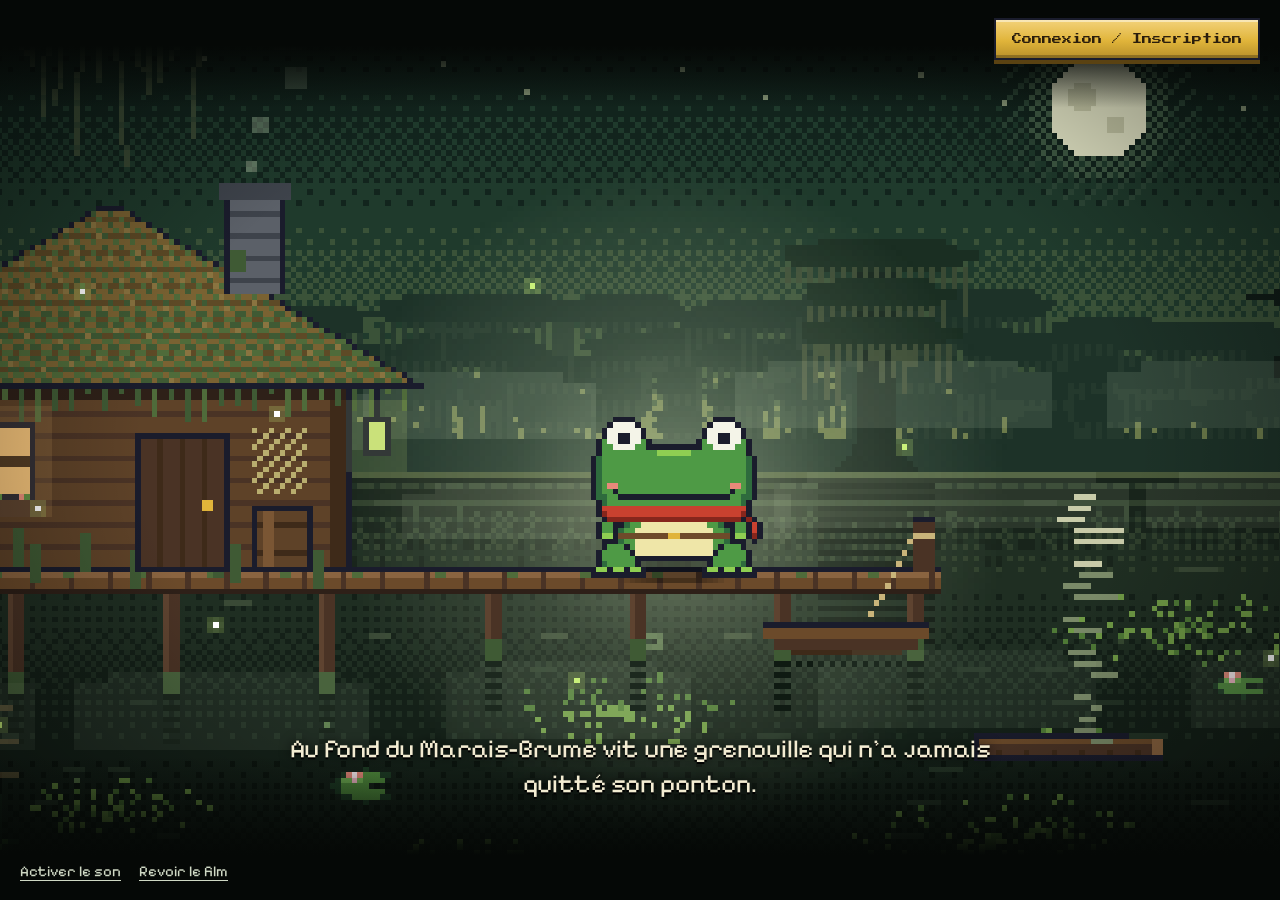
==== index.html @ 45501930 "Kawazu : jeu, page d'accueil et API des comptes (local ou Vercel + Upstash) Co-Authored-By: Claude O" ====
<!doctype html>
<html lang="fr">
<head>
<meta charset="utf-8">
<meta name="viewport" content="width=device-width, initial-scale=1">
<title>Kawazu — Ninja du marais</title>
<meta name="description" content="Kawazu, un RPG en pixel art : une grenouille ninja quitte son marais pour remonter jusqu’au Sommet du Héron.">
<link rel="preconnect" href="https://fonts.googleapis.com">
<link href="https://fonts.googleapis.com/css2?family=Press+Start+2P&amp;family=Pixelify+Sans:wght@400;600&amp;display=swap" rel="stylesheet">
<link rel="stylesheet" href="src/style.css">
<link rel="stylesheet" href="src/accueil.css">
</head>
<body class="accueil">

<!-- La cinématique, en plein écran -->
<canvas id="film" aria-label="Cinématique : l’histoire de la grenouille"></canvas>
<p id="film-caption" class="film-caption" aria-live="polite"></p>
<p id="film-tag" class="film-tag" aria-hidden="true"></p>

<!-- L'écran titre, à la fin du film -->
<div id="film-title" class="film-title" hidden>
  <canvas id="title-logo" aria-hidden="true"></canvas>
  <h1>KAWAZU</h1>
  <p>Ninja du marais</p>
  <button id="title-play" class="btn">Jouer ▶</button>
</div>

<!-- En haut à droite : le compte, et rien d'autre -->
<button id="account-btn" class="btn account-btn">Connexion / Inscription</button>
<aside id="account-panel" class="account-panel" hidden aria-label="Ton compte">
  <button id="account-close" class="account-close" aria-label="Fermer">×</button>
  <div id="account-body"></div>
</aside>

<!-- En bas à gauche : le son et revoir le film -->
<div class="film-controls">
  <button id="film-sound" class="link" aria-pressed="false">Son coupé</button>
  <button id="film-replay" class="link">Revoir le film</button>
</div>

<script src="src/audio.js"></script>
<script src="src/sprites.js"></script>
<script src="src/looks.js"></script>
<script src="src/biomes.js"></script>
<script src="src/skills.js"></script>
<script src="src/items.js"></script>
<script src="src/tiles.js"></script>
<script src="src/scene.js"></script>
<script src="src/map.js"></script>
<script src="src/accueil.js"></script>
</body>
</html>
---- src/style.css ----
/* Kawazu — boiseries sombres, dorures et parchemin, façon Shakes & Fidget, en pixel art */
:root {
  --bg: #0d1310; --panel: #1a241f; --panel-2: #141c18; --line: #33443a; --line-2: #3d5145;
  --text: #e8efe0; --muted: #a9b8a6; --soft: #b9c8b4; --gold: #e0b43a; --gold-2: #f3d27a; --gold-3: #8a6f1f;
  --wood: #3e2a19; --wood-2: #5a3e25; --wood-3: #241810; --parch: #e8d8a8; --parch-2: #cdb87e; --ink: #3a2a18;
  --up: #8fce52; --down: #f0a090;
  --pixel: 'Press Start 2P', ui-monospace, monospace;
  --body: 'Pixelify Sans', ui-monospace, monospace;
  --sb: 248px;
}
* { box-sizing: border-box; }
[hidden] { display: none !important; }
html, body { margin: 0; height: 100%; background: var(--bg); color: var(--text); overflow: hidden; }
body { font-family: var(--body); font-size: 18px; }
button { font: inherit; color: inherit; cursor: pointer; }
img, canvas { image-rendering: pixelated; image-rendering: crisp-edges; }
h1, h2 { margin: 0; font-family: var(--pixel); font-weight: 400; }
h1 { font-size: clamp(16px, 1.8vw, 22px); color: #f4f4e8; letter-spacing: 1px; }
h2 { font-size: 11px; color: var(--gold); letter-spacing: 1px; }
.muted { color: var(--muted); }
button:focus-visible { outline: 3px solid var(--gold-2); outline-offset: 3px; }

.btn {
  padding: 14px 20px; border: 2px solid #1a1c2c; font-family: var(--pixel); font-size: 11px; line-height: 1.4; color: #2a1d0c;
  background: linear-gradient(#f3d27a, #e0b43a 55%, #b8902a);
  box-shadow: inset 0 2px 0 rgba(255, 255, 255, 0.45), inset 0 -3px 0 rgba(0, 0, 0, 0.25), 0 4px 0 #5a4212;
}
.btn:hover { background: linear-gradient(#ffe3a0, #f3c24a 55%, #c9a03a); }
.btn:active { transform: translateY(3px); box-shadow: inset 0 2px 0 rgba(255, 255, 255, 0.45), 0 1px 0 #5a4212; }
.btn:disabled { filter: grayscale(0.8) brightness(0.6); cursor: not-allowed; transform: none; }
.btn-ghost { color: var(--text); background: rgba(13, 19, 16, 0.7); box-shadow: 0 0 0 2px var(--line-2); border-color: transparent; }
.btn-ghost:hover { background: var(--panel-2); }

/* ---------- Structure : menu latéral + pages ---------- */
#app { position: fixed; inset: 0; display: grid; grid-template-columns: var(--sb) minmax(0, 1fr); }
#main { position: relative; overflow: hidden; }
.page { position: absolute; inset: 0; overflow: hidden; }
.page-inner { height: 100%; padding: 24px clamp(16px, 2.5vw, 36px); display: flex; flex-direction: column; gap: 18px; overflow: auto; }
.page-head { display: flex; flex-wrap: wrap; align-items: flex-end; justify-content: space-between; gap: 12px; }
.page-head p { margin: 8px 0 0; color: var(--soft); font-size: 17px; }
.panel {
  background: linear-gradient(#1c2721, #161f1a); border: 2px solid #0b100d; padding: 18px; display: flex; flex-direction: column; gap: 14px; min-width: 0;
  box-shadow: inset 0 0 0 2px var(--line), inset 0 0 0 4px #0f1512, 0 6px 16px rgba(0, 0, 0, 0.35);
}
.points { font-size: 15px; color: var(--muted); }
.points.has { padding: 5px 10px; background: rgba(224, 180, 58, 0.15); border: 1px solid var(--gold); color: var(--gold-2); }
.tabs { display: flex; flex-wrap: wrap; gap: 6px; }
.tab { padding: 6px 10px; background: var(--panel-2); border: 2px solid var(--line-2); font-size: 15px; }
.tab:hover { border-color: var(--gold); }
.tab.is-active { border-color: var(--gold); color: var(--gold-2); }
.xp-track { display: block; flex-grow: 1; height: 8px; background: #0f1512; box-shadow: 0 0 0 2px #0b100d; }
.xp-track > span { display: block; height: 100%; background: linear-gradient(90deg, #a8801f, #f3d27a); }

/* ---------- Menu latéral en bois ---------- */
#sidebar {
  display: flex; flex-direction: column; gap: 14px; padding: 16px 14px; min-height: 0; overflow-y: auto; z-index: 3;
  background:
    repeating-linear-gradient(0deg, rgba(0, 0, 0, 0.18) 0 2px, transparent 2px 26px),
    linear-gradient(90deg, #2b1d12, #3a2718 50%, #2b1d12);
  border-right: 4px solid #120c07; box-shadow: inset -3px 0 0 var(--gold-3), 6px 0 18px rgba(0, 0, 0, 0.5);
}
.sb-brand { display: flex; align-items: center; gap: 10px; padding-bottom: 12px; border-bottom: 2px solid rgba(224, 180, 58, 0.25); }
#logo { width: 56px; height: 56px; flex-shrink: 0; }
.sb-title { display: block; font-family: var(--pixel); font-size: 14px; letter-spacing: 2px; color: var(--gold-2); text-shadow: 0 2px 0 #120c07; }
.sb-sub { display: block; margin-top: 6px; font-size: 15px; color: #d6c09a; }
.sb-hero { display: flex; align-items: center; gap: 10px; padding: 8px; background: rgba(0, 0, 0, 0.3); box-shadow: inset 0 0 0 2px rgba(224, 180, 58, 0.25); }
#sb-portrait { width: 64px; height: 64px; flex-shrink: 0; background: radial-gradient(circle, #2f4a38, #141c18 70%); }
.sb-hero-info { flex-grow: 1; display: flex; flex-direction: column; gap: 8px; font-size: 16px; color: #d6c09a; }
.sb-hero-info b { font-family: var(--pixel); font-weight: 400; font-size: 13px; color: var(--gold-2); }
.sb-menu { display: flex; flex-direction: column; gap: 10px; }
.menu-btn {
  position: relative; display: flex; align-items: center; gap: 12px; padding: 10px 12px; text-align: left;
  font-family: var(--pixel); font-size: 11px; color: #f3e2c0; letter-spacing: 0.5px;
  background: linear-gradient(#6b4a2a, #4a3320); border: 2px solid #120c07;
  box-shadow: inset 0 2px 0 rgba(255, 255, 255, 0.12), inset 0 -3px 0 rgba(0, 0, 0, 0.35), 0 3px 0 #120c07;
}
.menu-btn img { width: 32px; height: 32px; flex-shrink: 0; filter: drop-shadow(0 2px 0 rgba(0, 0, 0, 0.5)); }
.menu-btn:hover { background: linear-gradient(#7a5634, #5a3e25); color: #fff6d8; }
.menu-btn.is-active { color: #2a1d0c; background: linear-gradient(#f3d27a, #e0b43a 55%, #b8902a); box-shadow: inset 0 2px 0 rgba(255, 255, 255, 0.4), 0 3px 0 #5a4212; }
.badge { position: absolute; right: 8px; top: 50%; transform: translateY(-50%); min-width: 22px; padding: 3px 5px; font-style: normal; font-family: var(--pixel); font-size: 8px; text-align: center; color: #fff; background: #c9412f; box-shadow: 0 0 0 2px #120c07; }
.sb-foot { margin-top: auto; display: flex; align-items: center; justify-content: space-between; gap: 8px; font-size: 15px; color: #d6c09a; }
.sb-foot b { font-family: var(--pixel); font-weight: 400; font-size: 10px; color: var(--gold-2); }
.mute { width: 40px; height: 40px; padding: 0; display: flex; align-items: center; justify-content: center; background: rgba(0, 0, 0, 0.3); border: 2px solid rgba(224, 180, 58, 0.35); color: #f3e2c0; }
.mute:hover { border-color: var(--gold); }
.mute svg { width: 20px; height: 20px; }

/* ---------- Camp ---------- */
#page-camp { background: #0c150f; }
.layer { position: absolute; will-change: transform; }
#scene-back { filter: brightness(1.18) saturate(1.05); }
.vignette { position: absolute; inset: 0; pointer-events: none; background: radial-gradient(ellipse 55% 60% at 50% 56%, rgba(0, 0, 0, 0) 45%, rgba(4, 8, 6, 0.62) 100%); }
#adventure {
  position: absolute; right: clamp(16px, 3vw, 44px); top: 50%; transform: translateY(-50%); width: 300px; padding: 18px;
  display: flex; flex-direction: column; gap: 12px;
  background: rgba(10, 16, 13, 0.45); border: 1px solid rgba(232, 239, 224, 0.12); backdrop-filter: blur(6px); -webkit-backdrop-filter: blur(6px);
}
.adv-kicker { font-family: var(--pixel); font-size: 10px; letter-spacing: 2px; color: var(--gold-2); }
.adv-link { padding: 6px 0; text-align: left; background: none; border: 0; font-size: 16px; color: var(--soft); text-decoration: underline; text-underline-offset: 4px; }
.adv-link:hover { color: var(--gold-2); }
.adv-link b { font-family: var(--pixel); font-weight: 400; font-size: 9px; color: var(--gold-2); }
#notice { position: absolute; z-index: 4; left: 50%; top: 20px; transform: translateX(-50%); max-width: min(620px, 90%); padding: 12px 18px; background: rgba(13, 19, 16, 0.9); border: 3px solid var(--gold); font-size: 17px; line-height: 1.35; text-align: center; }

/* ---------- Personnage ---------- */
.perso-layout { display: grid; grid-template-columns: minmax(0, 1.35fr) minmax(0, 1fr); gap: 20px; overflow: hidden; }
.perso-layout > .sheet { min-height: 0; overflow-y: auto; gap: 12px; }
.perso-side { display: flex; flex-direction: column; gap: 16px; min-height: 0; }
.perso-side .inv-panel { flex: 1; min-height: 0; overflow-y: auto; }
.sheet-head { display: flex; align-items: center; gap: 14px; }
/* le niveau, sur un nénuphar */
.lvl-badge {
  position: relative; width: 58px; height: 58px; flex-shrink: 0; display: flex; flex-direction: column; align-items: center; justify-content: center;
  border-radius: 50%; background: radial-gradient(circle at 38% 32%, #9ad85a, #4e8a3c 55%, #2a4f24);
  box-shadow: 0 0 0 3px #0b100d, 0 0 0 5px var(--gold-3), 0 5px 0 5px rgba(0, 0, 0, 0.35);
}
.lvl-badge small { font-family: var(--pixel); font-size: 7px; color: #eaf7d0; }
.lvl-badge b { font-family: var(--pixel); font-weight: 400; font-size: 18px; color: #fff; text-shadow: 0 2px 0 #1a3a1a; }
.sheet-id { flex: 1; min-width: 0; display: flex; flex-direction: column; gap: 8px; }
.sheet-id h2 { font-size: 15px; color: var(--gold-2); text-shadow: 0 2px 0 #0b100d; }
.xp { display: flex; align-items: center; gap: 12px; font-size: 15px; color: var(--muted); }
.sheet .xp-track { flex-grow: 1; height: 12px; }
#xp-fill { display: block; height: 100%; background: linear-gradient(90deg, #a8801f, #f3d27a); background-size: 200% 100%; animation: shimmer 4s linear infinite; }
.doll { display: grid; grid-template-columns: 88px minmax(0, 1fr) 88px; gap: 12px; align-items: center; }
.doll-col { display: flex; flex-direction: column; justify-content: center; gap: 12px; }
.dslot {
  position: relative; width: 100%; aspect-ratio: 1; padding: 6px; display: flex; flex-direction: column; align-items: center; justify-content: center; gap: 3px;
  background: radial-gradient(circle at 50% 40%, #1e2a23, #0f1512 75%); border: 2px solid #5a4212;
  box-shadow: inset 0 0 0 2px #2a1d0c, inset 0 0 16px rgba(0, 0, 0, 0.7);
}
.dslot:hover { border-color: var(--gold); }
.dslot.is-selected { border-color: var(--gold-2); box-shadow: inset 0 0 0 2px #2a1d0c, 0 0 0 2px rgba(224, 180, 58, 0.4); }
.dslot img { width: 48px; height: 48px; }
.dslot .dname { font-size: 12px; line-height: 1.1; text-align: center; }
.dslot .dlabel { font-family: var(--pixel); font-size: 7px; color: var(--muted); }
/* la mare, en grand */
.stage { position: relative; min-width: 0; display: flex; flex-direction: column; align-items: center; gap: 10px; padding: 16px 12px 10px; background: rgba(0, 0, 0, 0.2); border: 2px solid var(--line-2); }
#preview { display: block; width: 100%; max-width: 290px; height: auto; }
.head-actions { display: flex; flex-wrap: wrap; align-items: center; justify-content: flex-end; gap: 12px; }
.voie-status { font-size: 16px; color: var(--soft); }
#tree-reset { padding: 8px 12px; font-size: 9px; }
#tree-reset.is-armed { color: #ffd0c8; box-shadow: 0 0 0 2px #c9412f; }
.node-info .ni-warn, .voie-pick .ni-warn { margin: 0; }
.node-info .ni-warn, .voie-pick .ni-warn { padding: 6px 8px; font-size: 14px; color: #ffe0a8; background: rgba(224, 180, 58, 0.12); border-left: 3px solid var(--gold); }
.dslot.hermit-hands { border-color: #e07a2a; background: radial-gradient(circle at 50% 40%, #4a2410, #1a0e08 75%); }
.dcard2.off { opacity: 0.5; border-style: dashed; }
.views { display: flex; justify-content: center; gap: 4px; }
.views .tab { padding: 3px 8px; font-size: 13px; }
.attr-head { display: flex; align-items: center; justify-content: space-between; gap: 12px; margin-top: 4px; }
.attr-head .points.has { animation: glow 1.4s ease-in-out infinite; }
/* caractéristiques : une carte par stat, médaillon nénuphar, barre qui scintille */
.stat-grid { display: grid; grid-template-columns: repeat(2, minmax(0, 1fr)); gap: 10px; }
.scard {
  position: relative; display: grid; grid-template-columns: 46px minmax(0, 1fr) auto 30px; column-gap: 10px; row-gap: 5px; align-items: center; padding: 10px 12px;
  background: linear-gradient(120deg, color-mix(in srgb, var(--c) 16%, #17221c), #111914 70%);
  box-shadow: inset 3px 0 0 var(--c), inset 0 0 0 1px #2a3a31;
}
.scard-ico {
  grid-row: 1 / span 3; width: 46px; height: 46px; display: grid; place-items: center; border-radius: 50%;
  background: radial-gradient(circle at 38% 32%, #5e9a44, #2f5a28 65%, #1e3a1c);
  box-shadow: 0 0 0 2px #0b100d, 0 0 0 4px color-mix(in srgb, var(--c) 55%, #0b100d), 0 3px 6px rgba(0, 0, 0, 0.5);
}
.scard-ico img { width: 30px; height: 30px; filter: drop-shadow(0 2px 0 rgba(0, 0, 0, 0.45)); }
.scard-name { font-family: var(--pixel); font-size: 9px; letter-spacing: 1px; color: color-mix(in srgb, var(--c) 75%, #fff); }
.scard-val { font-family: var(--pixel); font-size: 16px; color: var(--text); text-shadow: 0 2px 0 #0b100d; white-space: nowrap; }
.scard-val em { font-style: normal; font-family: var(--body); font-size: 14px; margin-left: 4px; }
.scard-plus {
  grid-column: 4; grid-row: 1 / span 2; width: 30px; height: 30px; padding: 0; border: 0; border-radius: 50%;
  font-family: var(--pixel); font-size: 12px; color: #2a1d0c; background: radial-gradient(circle at 38% 32%, #fff0a0, var(--gold) 60%, #a8801f);
  box-shadow: 0 3px 0 #6b5214, 0 0 0 2px #0b100d; animation: pulse 1.4s ease-in-out infinite;
}
.scard-plus:hover { transform: translateY(-2px); }
.scard-plus:active { transform: translateY(1px); box-shadow: 0 1px 0 #6b5214, 0 0 0 2px #0b100d; }
.scard-bar { grid-column: 2 / span 2; position: relative; display: flex; height: 10px; overflow: hidden; background: #0a110d; box-shadow: 0 0 0 2px #22302a; }
.scard-bar > span { display: block; height: 100%; }
.scard-bar .own { background: linear-gradient(90deg, var(--c) 0 40%, color-mix(in srgb, var(--c) 45%, #fff) 50%, var(--c) 60% 100%); background-size: 300% 100%; animation: shimmer 3.5s linear infinite; }
.scard-bar .gear { background: repeating-linear-gradient(90deg, #f4f4e8 0 3px, #b9c8b4 3px 6px); }
.scard-bar .malus { background: repeating-linear-gradient(90deg, #6a3a3a 0 3px, #4a2a2a 3px 6px); }
/* une encoche par point : la barre se lit comme une rangée de petits nénuphars */
.scard-bar::after { content: ''; position: absolute; inset: 0; background: repeating-linear-gradient(90deg, transparent 0 calc(100% / 30 - 1px), rgba(10, 17, 13, 0.85) calc(100% / 30 - 1px) calc(100% / 30)); }
.scard-fx { grid-column: 2 / span 3; font-size: 15px; color: var(--muted); }
.scard-fx b { color: var(--text); font-weight: 600; }
.scard.bump { animation: bump 0.5s ease-out; }
.float-up { position: absolute; right: 46px; top: 4px; font-family: var(--pixel); font-size: 12px; color: #eaffa0; text-shadow: 0 2px 0 #0b100d; pointer-events: none; animation: float-up 0.9s ease-out forwards; }
@keyframes shimmer { from { background-position: 100% 0; } to { background-position: -200% 0; } }
@keyframes pulse { 50% { box-shadow: 0 3px 0 #6b5214, 0 0 0 2px #0b100d, 0 0 14px rgba(243, 210, 122, 0.8); } }
@keyframes bump { 30% { box-shadow: inset 3px 0 0 var(--c), inset 0 0 0 2px var(--c), 0 0 16px color-mix(in srgb, var(--c) 60%, transparent); } }
@keyframes float-up { from { opacity: 1; transform: translateY(0); } to { opacity: 0; transform: translateY(-26px); } }
/* hauts faits et passifs */
.feats-panel { flex-shrink: 0; max-height: 42%; overflow-y: auto; gap: 10px; }
.feats-head { display: flex; align-items: baseline; justify-content: space-between; gap: 10px; }
.feats-head .muted { font-size: 14px; }
.feats { display: grid; grid-template-columns: repeat(auto-fill, minmax(190px, 1fr)); gap: 8px; }
.feat { display: flex; align-items: center; gap: 10px; padding: 6px 10px 6px 6px; background: var(--panel-2); box-shadow: inset 0 0 0 1px #2a3a31; }
.feat img { width: 32px; height: 32px; flex-shrink: 0; }
.feat span { display: flex; flex-direction: column; min-width: 0; }
.feat b { font-size: 15px; line-height: 1.15; color: var(--gold-2); }
.feat small { font-size: 13px; line-height: 1.2; color: var(--muted); }
.feat.passive { box-shadow: inset 3px 0 0 var(--voie), inset 0 0 0 1px #2a3a31; }
.feat.passive b { color: var(--voie); }
.feat.passive img { padding: 2px; background: #0f1512; }
#inventory { display: grid; grid-template-columns: repeat(auto-fill, minmax(96px, 1fr)); gap: 8px; }
.item { position: relative; display: flex; flex-direction: column; align-items: center; gap: 6px; padding: 12px 6px 10px; background: var(--panel-2); border: 2px solid var(--line-2); font-size: 14px; line-height: 1.2; text-align: center; }
.item img { width: 48px; height: 48px; }
.item:hover { border-color: var(--gold); }
.item.is-selected { border-color: var(--gold); background: #22302a; }
.item.is-equipped { box-shadow: inset 0 0 0 2px #4f8a3c; }
.item.is-locked { color: var(--muted); border-style: dashed; }
.item b { position: absolute; top: 4px; right: 4px; font-family: var(--pixel); font-weight: 400; font-size: 6px; color: var(--up); }
#details { background: var(--panel-2); padding: 14px; display: flex; flex-direction: column; gap: 10px; }
#details p { margin: 0; line-height: 1.4; font-size: 16px; }
.det-head { display: flex; align-items: center; gap: 14px; }
.det-head img { width: 64px; height: 64px; background: #0f1512; }
.det-head h3 { margin: 0 0 4px; font-size: 21px; }
.diff { list-style: none; margin: 0; padding: 0; display: flex; flex-wrap: wrap; gap: 6px 18px; }
.diff li { display: flex; gap: 8px; font-size: 16px; }
.st-up { color: var(--up); } .st-down { color: var(--down); }
#equip-btn { align-self: flex-start; }

@keyframes glow { 50% { box-shadow: 0 0 12px rgba(224, 180, 58, 0.5); } }

/* ---------- Combat ---------- */
#battle { position: fixed; inset: 0; z-index: 10; overflow: hidden; background: #0b120e; }
#bt-canvas { position: absolute; }
.bt-head { position: absolute; z-index: 2; top: 0; left: 0; right: 0; display: flex; align-items: center; justify-content: space-between; gap: 12px; padding: 12px 20px 30px; background: linear-gradient(rgba(12, 8, 5, 0.85), rgba(12, 8, 5, 0)); }
#bt-title { font-family: var(--pixel); font-size: 11px; color: var(--gold-2); }
.bt-weather { margin-left: 14px; padding: 4px 8px; font-size: 15px; color: #cfe0ff; background: rgba(90, 120, 200, 0.2); border: 1px solid rgba(156, 199, 224, 0.5); }
#bt-flee { padding: 8px 14px; font-size: 9px; }
.bt-bars { position: absolute; z-index: 2; top: 58px; left: 20px; right: 20px; display: grid; grid-template-columns: minmax(0, 440px) 1fr minmax(0, 440px); gap: 16px; align-items: start; }
.bt-vs { justify-self: center; align-self: center; }
.bt-card { display: flex; flex-direction: column; gap: 6px; padding: 10px 14px; background: rgba(10, 14, 12, 0.82); box-shadow: 0 0 0 2px #0b0705, 0 0 0 4px var(--gold-3), 0 8px 20px rgba(0, 0, 0, 0.5); }
.bt-card.enemy { align-items: flex-end; text-align: right; }
.bt-name { font-size: 19px; font-weight: 600; }
.bt-name small { font-size: 14px; color: var(--muted); font-weight: 400; }
.bt-hp { width: 100%; height: 18px; background: #1a0f0f; box-shadow: 0 0 0 2px #0b0705, 0 0 0 4px #5a4212; }
.bt-hp span { display: block; height: 100%; background: linear-gradient(#ff8a7a, #c9412f); transition: width 0.25s; }
#bt-hero-hp { background: linear-gradient(#c8f58a, #4e9a45); }
.bt-sub span:first-child { font-family: var(--pixel); font-size: 10px; color: var(--text); }
.bt-card.enemy .bt-hp { transform: scaleX(-1); }
.bt-sub { display: flex; align-items: center; gap: 12px; font-size: 14px; color: var(--muted); }
.souffle { display: flex; gap: 4px; }
.pip { width: 12px; height: 12px; background: #1a2430; box-shadow: 0 0 0 2px #0b100d; }
.pip.on { background: #9cc7e0; box-shadow: 0 0 0 2px #0b100d, 0 0 6px rgba(156, 199, 224, 0.6); }
.bt-status { min-height: 18px; font-size: 14px; color: var(--gold-2); }
.bt-vs { font-family: var(--pixel); font-size: 16px; color: var(--gold); text-shadow: 0 3px 0 #120c07; }
.bt-stage { position: absolute; inset: 0; z-index: 0; }
.bt-foot { position: absolute; z-index: 2; left: 0; right: 0; bottom: 0; display: grid; grid-template-columns: minmax(0, 1fr) 360px; gap: 14px; padding: 44px 20px 16px; background: linear-gradient(rgba(12, 8, 5, 0), rgba(12, 8, 5, 0.9) 40%); }
.bt-skills { display: grid; grid-template-columns: repeat(auto-fill, minmax(150px, 1fr)); gap: 8px; align-content: start; }
.bt-skill {
  position: relative; display: flex; flex-direction: column; gap: 4px; padding: 8px 10px 8px 34px; text-align: left;
  background: linear-gradient(#2b3a31, #1a241f); border: 2px solid var(--voie); box-shadow: 0 3px 0 #0b0705;
}
.bt-skill:hover:not(:disabled) { filter: brightness(1.2); }
.bt-skill:disabled { opacity: 0.45; cursor: not-allowed; }
.bt-key { position: absolute; left: 8px; top: 8px; font-family: var(--pixel); font-size: 9px; color: var(--voie); }
.bt-sname { font-size: 16px; font-weight: 600; }
.bt-smeta { font-size: 13px; color: var(--muted); }
.bt-side { display: flex; flex-direction: column; gap: 8px; min-width: 0; }
.bt-controls { display: flex; gap: 6px; }
.bt-toggle { flex-grow: 1; padding: 8px; font-family: var(--pixel); font-size: 9px; background: var(--panel-2); border: 2px solid var(--line-2); }
.bt-toggle.is-on { color: #2a1d0c; background: var(--gold); border-color: var(--gold-2); }
.bt-log { flex-grow: 1; min-height: 84px; padding: 8px 10px; font-size: 14px; line-height: 1.35; background: rgba(0, 0, 0, 0.5); box-shadow: inset 0 0 0 2px #0b0705; overflow: hidden; }
.bt-line { color: var(--soft); }
.bt-line.hero { color: #c9f07a; }
.bt-line.danger { color: #ffb3a8; }
.bt-result {
  position: absolute; z-index: 5; left: 50%; top: 50%; transform: translate(-50%, -50%); width: min(460px, 92vw); padding: 26px; text-align: center;
  display: flex; flex-direction: column; gap: 12px; color: var(--ink);
  background: linear-gradient(#efe0b4, #e0cc94); box-shadow: 0 0 0 4px #5a3a14, 0 0 0 8px var(--gold), 0 20px 60px rgba(0, 0, 0, 0.7);
}
.bt-result h2 { font-size: 20px; color: #5a3a14; }
.bt-result p { margin: 0; font-size: 17px; line-height: 1.4; }
.bt-loot { display: flex; align-items: center; justify-content: center; gap: 10px; }
.bt-loot img { width: 40px; height: 40px; }
.bt-unlock { color: #1f5a2a; }
.bt-result-actions { display: flex; gap: 10px; justify-content: center; flex-wrap: wrap; margin-top: 6px; }
.bt-result .btn-ghost { color: var(--ink); background: rgba(90, 60, 20, 0.15); box-shadow: 0 0 0 2px #5a3a14; }

/* ---------- Écran titre et création ---------- */
.title {
  position: fixed; inset: 0; z-index: 20; display: flex; align-items: center; justify-content: center; padding: 16px; overflow: auto;
  background: radial-gradient(ellipse at 50% 40%, #1f3a2c, #0b1510 70%);
}
.title-card {
  width: min(620px, 100%); padding: 28px; display: flex; flex-direction: column; align-items: center; gap: 12px; text-align: center;
  background: linear-gradient(#2b1d12, #1f150d); border: 2px solid #120c07;
  box-shadow: inset 0 0 0 3px var(--gold-3), inset 0 0 0 5px #120c07, 0 20px 60px rgba(0, 0, 0, 0.6);
}
#title-logo { width: 128px; height: 128px; }
.title-card h1 { font-size: 30px; color: var(--gold-2); text-shadow: 0 3px 0 #120c07; }
.title-sub { margin: 0; color: #d6c09a; font-size: 18px; }
#title-continue { width: 100%; display: flex; flex-direction: column; gap: 8px; align-items: center; }
.continue-card { display: flex; align-items: center; gap: 14px; width: 100%; padding: 12px; text-align: left; background: rgba(0, 0, 0, 0.3); border: 2px solid var(--gold); color: var(--text); }
.continue-card canvas { width: 64px; height: 64px; }
.continue-card b { display: block; font-size: 20px; }
.continue-card span { font-size: 15px; color: var(--soft); }
.continue-card .btn { margin-left: auto; }
.or { font-size: 14px; color: var(--muted); }
.create { width: 100%; display: flex; flex-direction: column; gap: 14px; align-items: center; }
.create h2 { color: var(--gold); }
.create-row { width: 100%; display: flex; gap: 18px; align-items: center; text-align: left; }
.create-preview { padding: 10px; background: radial-gradient(circle at 50% 55%, #2f4a38, #111a15 75%); box-shadow: inset 0 0 0 2px #0b100d; }
#create-frog { width: 160px; height: 160px; display: block; }
.create-fields { flex-grow: 1; display: flex; flex-direction: column; gap: 8px; }
.create-fields label, .create-label { font-size: 15px; color: #d6c09a; }
#create-name { padding: 10px 12px; font: inherit; font-size: 20px; color: var(--text); background: #0f1512; border: 2px solid var(--line-2); }
#create-name:focus { outline: none; border-color: var(--gold); }
.skins { display: grid; grid-template-columns: repeat(3, minmax(0, 1fr)); gap: 6px; }
.skin { display: flex; align-items: center; gap: 8px; padding: 6px 8px; font-size: 14px; background: #0f1512; border: 2px solid var(--line-2); text-align: left; }
.skin i { width: 18px; height: 18px; flex-shrink: 0; box-shadow: 0 0 0 2px #0b100d; }
.skin[aria-checked="true"] { border-color: var(--gold); color: var(--gold-2); }

/* ---------- Menu : nom, lucioles, mission en cours ---------- */
.sb-name { font-size: 18px; font-weight: 600; color: #f3e2c0; }
.sb-gold { display: flex; align-items: center; gap: 8px; padding: 6px 10px; font-size: 16px; color: #d6c09a; background: rgba(0, 0, 0, 0.3); box-shadow: inset 0 0 0 2px rgba(224, 180, 58, 0.25); }
.sb-gold b { font-family: var(--pixel); font-weight: 400; font-size: 11px; color: #f0ffc8; }
.luciole { width: 10px; height: 10px; background: #f0ffc8; box-shadow: 0 0 0 2px #c9f07a, 0 0 10px 3px rgba(201, 240, 122, 0.6); animation: blink 2.4s ease-in-out infinite; }
@keyframes blink { 50% { opacity: 0.55; } }
.sb-expedition { display: flex; flex-direction: column; gap: 6px; padding: 8px 10px; text-align: left; font-size: 14px; color: #f3e2c0; background: rgba(0, 0, 0, 0.35); border: 2px solid rgba(201, 240, 122, 0.5); }
.sb-expedition b { font-size: 15px; }
.sb-expedition.done { border-color: var(--gold); animation: glow 1.4s ease-in-out infinite; }
.sb-foot-btns { display: flex; gap: 6px; }
#adv-world { display: flex; flex-direction: column; gap: 6px; font-size: 17px; color: var(--soft); }
#adv-world b { color: var(--text); }

/* ---------- Compétences : le Temple des voies (plein écran) ---------- */
#page-skills { background: #0e1517; }
#temple-bg, #temple-fx { position: absolute; left: 0; top: 0; pointer-events: none; }
.temple-nodes { position: absolute; inset: 0; }
.temple-head {
  position: absolute; z-index: 3; top: 16px; left: 20px; max-width: min(560px, calc(100% - 440px)); padding: 12px 16px; display: flex; flex-direction: column; gap: 8px;
  background: linear-gradient(rgba(20, 30, 32, 0.9), rgba(14, 21, 23, 0.9)); box-shadow: inset 0 0 0 2px #6b7f86, inset 0 0 0 4px #10181a, 0 8px 20px rgba(0, 0, 0, 0.5);
}
.temple-head h1 { font-size: 18px; color: var(--gold-2); text-shadow: 0 2px 0 #0b100d; }
.temple-head p { margin: 0; font-size: 16px; color: #b8c8c8; }
.temple-head .head-actions { justify-content: flex-start; }
.temple-side {
  position: absolute; z-index: 3; top: 16px; right: 20px; bottom: 16px; width: 350px; overflow-y: auto;
  background: linear-gradient(rgba(20, 30, 32, 0.93), rgba(14, 21, 23, 0.93)); box-shadow: inset 0 0 0 2px #6b7f86, inset 0 0 0 4px #10181a, 0 8px 24px rgba(0, 0, 0, 0.55);
}
/* les trois flaques du choix de la voie : l'arme flotte au milieu, le nom dessous */
.tpool {
  position: absolute; z-index: 2; width: var(--pw); height: var(--ph); margin: calc(var(--ph) / -2) 0 0 calc(var(--pw) / -2); padding: 0;
  display: grid; place-items: center; background: none; border: 0; border-radius: 50%; transition: box-shadow 0.2s, opacity 0.4s;
}
.tpool img { width: 64px; height: 64px; image-rendering: pixelated; filter: drop-shadow(0 4px 0 rgba(0, 0, 0, 0.5)); animation: pool-float 2.6s ease-in-out infinite; transition: scale 0.15s; }
.tpool:nth-child(2) img { animation-delay: -0.9s; }
.tpool:nth-child(3) img { animation-delay: -1.7s; }
.tpool:hover img { scale: 1.12; }
.tpool b {
  position: absolute; left: 50%; top: calc(100% + 10px); transform: translateX(-50%); white-space: nowrap; padding: 6px 9px;
  font-family: var(--pixel); font-weight: 400; font-size: 8px; color: var(--voie); background: rgba(10, 15, 17, 0.88); box-shadow: 0 0 0 2px #10181a;
}
.tpool.is-picked { box-shadow: 0 0 0 3px #fff6d8, 0 0 34px 8px color-mix(in srgb, var(--voie) 55%, transparent); }
.tpool.is-picked b { color: #0b100d; background: var(--voie); }
.tpool.fading { opacity: 0.2; pointer-events: none; }
@keyframes pool-float { 50% { transform: translateY(-6px) rotate(-5deg); } }
/* à droite : le détail de la voie sélectionnée */
.deck-side { display: contents; }
.deck-side[hidden], .voie-pick[hidden] { display: none; }
.voie-pick { display: flex; flex-direction: column; gap: 12px; }
.vp-tabs { display: grid; grid-template-columns: repeat(3, minmax(0, 1fr)); gap: 6px; }
.vp-tabs button { display: flex; flex-direction: column; align-items: center; gap: 5px; padding: 8px 4px; font-family: var(--pixel); font-size: 7px; color: var(--muted); background: #10181a; border: 2px solid #2a383c; }
.vp-tabs button img { width: 28px; height: 28px; image-rendering: pixelated; }
.vp-tabs button:hover { border-color: #6b7f86; }
.vp-tabs button[aria-selected="true"] { color: var(--voie); border-color: var(--voie); background: color-mix(in srgb, var(--voie) 16%, #10181a); }
.vp-head { display: flex; align-items: center; gap: 12px; }
.vp-head img { width: 54px; height: 54px; padding: 7px; image-rendering: pixelated; background: #0a0f11; border-radius: 50%; box-shadow: 0 0 0 2px var(--voie), 0 0 18px color-mix(in srgb, var(--voie) 45%, transparent); }
.vp-head h2 { font-size: 11px; line-height: 1.6; color: var(--voie); }
.vp-desc { margin: 0; font-size: 16px; line-height: 1.35; color: #d8e2e2; }
.voie-pick h3 { margin: 4px 0 0; font-family: var(--pixel); font-weight: 400; font-size: 8px; color: var(--muted); }
.vp-spells, .vp-paths { margin: 0; padding: 0; list-style: none; display: flex; flex-direction: column; gap: 6px; }
.vp-spells li { display: grid; grid-template-columns: minmax(0, 1fr) auto; gap: 2px 8px; padding: 7px 9px; background: var(--panel-2); border-left: 3px solid var(--voie); }
.vp-spells b { font-size: 15px; }
.vp-spells small { align-self: center; font-family: var(--pixel); font-size: 7px; color: var(--gold-2); }
.vp-spells span { grid-column: 1 / -1; font-size: 13px; line-height: 1.3; color: var(--muted); }
.vp-paths li { display: flex; align-items: center; gap: 8px; font-size: 15px; color: #c8d4d4; }
.vp-paths img { width: 20px; height: 20px; image-rendering: pixelated; }
.vp-dive { position: sticky; bottom: 0; z-index: 1; align-self: stretch; box-shadow: 0 -14px 18px rgba(14, 21, 23, 0.95); }
.vp-dive.fading { opacity: 0.4; }
.vp-note { margin: 0; font-size: 14px; }
/* le plongeon, puis la sortie du bassin */
.temple-frog.diving { animation: dive 0.7s ease-in forwards; }
.temple-frog.emerging { animation: emerge 0.8s ease-out; }
@keyframes dive { 30% { transform: translateY(-18px) scale(1.05); } 100% { transform: translateY(18px) scale(0.2); opacity: 0; } }
@keyframes emerge { from { transform: translateY(14px) scale(0.3); opacity: 0; } 60% { transform: translateY(-10px) scale(1.05); opacity: 1; } }
/* en haut de chaque chemin : son nom et l'avancée */
.tpath {
  position: absolute; z-index: 1; transform: translateX(-50%); width: 120px; padding: 6px 6px 10px; display: flex; flex-direction: column; align-items: center; gap: 2px; text-align: center;
  background: linear-gradient(color-mix(in srgb, var(--voie) 26%, #1a2224), #121a1c); box-shadow: inset 0 3px 0 var(--voie), 0 0 0 2px #10181a, 0 6px 14px rgba(0, 0, 0, 0.5);
  clip-path: polygon(0 0, 100% 0, 100% 84%, 50% 100%, 0 84%);
}
.tpath b { font-family: var(--pixel); font-weight: 400; font-size: 7px; line-height: 1.5; color: var(--voie); }
.tpath small { font-size: 13px; color: #c8d4d4; }
.ttier { position: absolute; z-index: 1; transform: translateY(-50%); padding: 4px 7px; font-family: var(--pixel); font-size: 7px; color: #6a7a7e; background: #1a2426; box-shadow: 0 0 0 2px #10181a, inset 0 1px 0 #3e4e54; }
.ttier.reached { color: var(--gold-2); }
/* dalles : le dessin est dans le décor, le bouton porte l'icône et le nom */
.tslab { position: absolute; z-index: 2; width: var(--slab, 66px); height: var(--slab, 66px); margin: calc(var(--slab, 66px) / -2) 0 0 calc(var(--slab, 66px) / -2); padding: 0; display: grid; place-items: center; background: none; border: 0; }
.tslab img { width: 24px; height: 24px; filter: drop-shadow(0 1px 0 rgba(255, 255, 255, 0.35)) drop-shadow(0 -1px 0 rgba(0, 0, 0, 0.4)); transition: transform 0.12s; }
.tslab.locked img { filter: grayscale(0.8) brightness(0.55); }
.tslab.closed { opacity: 0.25; }
.tslab.known img { filter: drop-shadow(0 0 5px var(--voie)); }
.tslab:hover img { transform: scale(1.15); }
.tslab.has-frog img, .tslab.has-frog .tbadge { opacity: 0; }
.tslab.is-selected { outline: 3px solid #fff6d8; outline-offset: -2px; }
.tbadge.spell { background: #fff6d8; }
.tbadge { position: absolute; left: calc(100% + 4px); top: 50%; transform: translateY(-50%); white-space: nowrap; padding: 1px 4px; font-style: normal; font-family: var(--pixel); font-size: 7px; color: #0b100d; background: var(--voie); box-shadow: 0 0 0 2px #0a0f0c; }
.temple-frog { position: absolute; z-index: 1; width: 52px; height: 52px; margin: -48px 0 0 -26px; pointer-events: none; filter: drop-shadow(0 4px 0 rgba(0, 0, 0, 0.45)); }
@media (max-width: 1000px) {
  .temple-head { max-width: calc(100% - 40px); }
  .temple-side { top: auto; left: 20px; width: auto; height: 38%; }
}
.deck-panel { min-height: 0; overflow-y: auto; }
.deck-help { margin: 0; font-size: 15px; }
.deck { display: flex; flex-direction: column; gap: 6px; }
.dcard2 { display: flex; align-items: center; gap: 10px; padding: 8px 10px; background: var(--panel-2); border: 2px solid var(--voie, var(--line-2)); }
.dcard2 .dc-ico { width: 36px; height: 36px; flex-shrink: 0; padding: 2px; background: #0f1512; box-shadow: 0 0 0 1px var(--line-2); }
.dcard2.in-deck { background: #22302a; }
.dcard2.empty { border-style: dashed; color: var(--muted); font-size: 15px; justify-content: center; min-height: 44px; }
.dcard2 .dc-name { flex-grow: 1; font-size: 16px; font-weight: 600; }
.dcard2 .dc-meta { font-size: 13px; color: var(--muted); }
.dcard2 button { padding: 4px 8px; font-size: 13px; background: none; border: 1px solid var(--line-2); color: var(--soft); }
.dcard2 button:hover { border-color: var(--gold); color: var(--gold-2); }
.learned { display: flex; flex-direction: column; gap: 6px; }
.learned .muted { font-size: 15px; }
.node-info { padding: 12px; background: var(--panel-2); display: flex; flex-direction: column; gap: 8px; font-size: 15px; line-height: 1.35; }
.node-info h3 { margin: 0; font-size: 19px; color: var(--voie); }
.node-info .ni-type { font-family: var(--pixel); font-size: 8px; line-height: 1.5; color: var(--muted); }
.node-info .ni-cost { color: var(--soft); }
.node-info .ni-cost b { color: var(--gold-2); }
.node-info .btn { align-self: flex-start; }

/* ---------- Carte du monde ---------- */
#page-map { background: #0f2430; }
.worldmap { position: absolute; inset: 0; }
.region {
  position: absolute; transform: translate(-50%, -50%); display: flex; flex-direction: column; align-items: center; gap: 4px; padding: 6px 10px;
  background: linear-gradient(#efe0b4, #e0cc94); border: 2px solid #3a2a18; box-shadow: 0 4px 0 rgba(0, 0, 0, 0.45); color: var(--ink);
}
.region b { font-size: 15px; white-space: nowrap; }
.region small { font-family: var(--pixel); font-size: 7px; color: #5a3a14; }
.region:hover:not(:disabled) { transform: translate(-50%, -54%); background: linear-gradient(#fff0c8, #efd8a0); }
.region:disabled { filter: grayscale(0.9) brightness(0.7); cursor: not-allowed; }
.region.current { box-shadow: 0 4px 0 rgba(0, 0, 0, 0.45), 0 0 0 3px var(--gold), 0 0 16px rgba(224, 180, 58, 0.6); }
.region.fogged { background: rgba(236, 238, 242, 0.75); border-style: dashed; color: #4a4e5e; box-shadow: none; }
.region.fogged small { color: #5a5e70; }
#worldmap-canvas { position: absolute; inset: 0; width: 100%; height: 100%; image-rendering: pixelated; }

/* étapes sur les sentiers de la carte */
.wm-stage {
  position: absolute; z-index: 1; width: 14px; height: 14px; margin: -7px 0 0 -7px; padding: 0; display: grid; place-items: center; border-radius: 50%;
  font-family: var(--pixel); font-size: 8px; color: #2a1d0c; background: #cfc2a0; border: 2px solid #2a1d0c; box-shadow: 0 2px 0 rgba(0, 0, 0, 0.45);
}
.wm-stage.locked { background: #8a8470; opacity: 0.85; }
.wm-stage.cleared { background: #6fae3a; border-color: #1f3a14; }
.wm-stage.cleared::after { content: ''; width: 4px; height: 7px; margin-top: -2px; border: solid #f4ffe0; border-width: 0 2px 2px 0; transform: rotate(45deg); }
.wm-stage.guard { border-color: #a02a20; box-shadow: 0 0 0 2px #e0b43a, 0 2px 0 2px rgba(0, 0, 0, 0.45); }
.wm-stage.boss { width: 34px; height: 34px; margin: -17px 0 0 -17px; background: radial-gradient(#4a1a1a, #1a0a0a); border: 2px solid var(--gold); }
.wm-stage.boss::after { display: none; }
.wm-stage.boss img { width: 26px; height: 26px; }
.wm-stage.boss.cleared { filter: grayscale(0.7) brightness(0.8); }
.wm-stage.next { z-index: 2; width: 24px; height: 24px; margin: -12px 0 0 -12px; font-size: 10px; background: var(--gold-2); border-color: #fff; animation: next-pulse 1.2s ease-in-out infinite; }
.wm-stage.next.boss { width: 38px; height: 38px; margin: -19px 0 0 -19px; background: radial-gradient(#6a1a1a, #1a0a0a); }
button.wm-stage:hover { transform: scale(1.2); }
@keyframes next-pulse { 50% { box-shadow: 0 0 0 7px rgba(243, 210, 122, 0.35), 0 0 18px rgba(243, 210, 122, 0.8); } }
.wm-callout {
  position: absolute; z-index: 5; transform: translate(-50%, 24px); display: flex; flex-direction: column; gap: 2px; padding: 8px 12px; white-space: nowrap; text-align: left; color: var(--ink);
  background: linear-gradient(#efe0b4, #e0cc94); border: 0; box-shadow: 0 0 0 3px #3a2a18, 0 6px 0 rgba(0, 0, 0, 0.35);
}
.wm-callout::after { content: ''; position: absolute; left: 50%; top: -9px; width: 14px; height: 14px; margin-left: -7px; background: #efe0b4; transform: rotate(45deg); box-shadow: -3px -3px 0 #3a2a18; }
.wm-callout small { font-family: var(--pixel); font-size: 7px; color: #5a3a14; }
.wm-callout b { font-size: 17px; }
.wm-callout span { font-size: 14px; color: #5a3a14; }
.wm-callout:hover { background: linear-gradient(#fff0c8, #efd8a0); }
.wm-frog { position: absolute; z-index: 4; width: 44px; height: 44px; margin: -40px 0 0 -22px; pointer-events: none; filter: drop-shadow(0 3px 0 rgba(0, 0, 0, 0.5)); }
.region.conquered { z-index: 0; padding: 4px 8px; }
.region.conquered small { color: #2f6a1a; }

/* ---------- Carte du monde : le panneau d'une étape ---------- */
.stage-sheet {
  position: absolute; z-index: 6; top: 20px; right: 20px; width: 370px; max-height: calc(100% - 40px); overflow-y: auto;
  background: linear-gradient(rgba(28, 39, 33, 0.96), rgba(20, 28, 24, 0.96)); box-shadow: inset 0 0 0 2px var(--gold-3), inset 0 0 0 4px #0b100d, 0 12px 30px rgba(0, 0, 0, 0.6);
}
.sheet-top { display: flex; align-items: center; justify-content: space-between; gap: 10px; }
.sheet-top span { font-family: var(--pixel); font-size: 8px; color: var(--gold-2); }
.sheet-close { width: 30px; height: 30px; padding: 0; font-size: 20px; line-height: 1; color: var(--soft); background: var(--panel-2); border: 2px solid var(--line-2); }
.sheet-close:hover { border-color: var(--gold); color: var(--gold-2); }
.sp-card.fight { box-shadow: inset 0 0 0 2px var(--gold-3); }
.sp-card.fight .btn { font-size: 12px; padding: 14px; }
.wm-stage.is-selected { outline: 3px solid #fff6d8; outline-offset: 3px; }
@media (max-width: 900px) { .stage-sheet { top: auto; bottom: 12px; left: 12px; right: 12px; width: auto; max-height: 60%; } }
.sp-head { display: flex; gap: 12px; align-items: center; }
.sp-head canvas { width: 72px; height: 72px; flex-shrink: 0; background: radial-gradient(circle, #2f4a38, #141c18 70%); }
.sp-head b { display: block; font-size: 20px; }
.sp-head span { font-size: 15px; color: var(--muted); }
.sp-card { padding: 12px; background: var(--panel-2); display: flex; flex-direction: column; gap: 8px; box-shadow: inset 0 0 0 2px var(--line-2); }
.sp-card h3 { margin: 0; font-family: var(--pixel); font-size: 9px; color: var(--gold); letter-spacing: 1px; }
.sp-card p { margin: 0; font-size: 15px; line-height: 1.35; color: var(--soft); }
.sp-reward { font-size: 15px; color: var(--text); }
.sp-reward b { color: #f0ffc8; }
.weather-tag { align-self: flex-start; padding: 3px 8px; font-size: 14px; color: #cfe0ff; background: rgba(90, 120, 200, 0.2); border: 1px solid rgba(156, 199, 224, 0.5); }
.exp { display: flex; align-items: center; gap: 10px; padding: 8px 10px; background: rgba(0, 0, 0, 0.25); }
.exp-text { flex-grow: 1; display: flex; flex-direction: column; gap: 2px; }
.exp-text b { font-size: 16px; }
.exp-text span { font-size: 13px; color: var(--muted); }
.exp .btn { padding: 8px 10px; font-size: 9px; }
.exp-run { display: flex; flex-direction: column; gap: 8px; }
.exp-run .xp-track { height: 12px; }

/* ---------- Boutique : la cabane de Gamako en plein écran ---------- */
#page-shop { background: #120c07; }
#shop-scene { position: absolute; left: 0; top: 0; }
.shop-sign {
  position: absolute; z-index: 2; top: 18px; left: 22px; max-width: min(360px, 40%); padding: 14px 16px; display: flex; flex-direction: column; gap: 8px;
  background: linear-gradient(#5a3e25, #3e2a19); box-shadow: inset 0 0 0 2px var(--gold-3), 0 0 0 3px #120c07, 0 8px 18px rgba(0, 0, 0, 0.5);
}
.shop-sign h1 { font-size: 13px; line-height: 1.5; color: var(--gold-2); text-shadow: 0 2px 0 #120c07; }
.shop-sign p { margin: 0; font-size: 15px; color: #e0cfa8; }
.shop-sign .btn { align-self: flex-start; padding: 8px 12px; font-size: 9px; }
.bubble {
  position: absolute; z-index: 2; max-width: 300px; padding: 12px 14px; font-size: 17px; line-height: 1.35; color: var(--ink);
  background: linear-gradient(#efe0b4, #e0cc94); box-shadow: 0 0 0 3px #3a2a18, 0 6px 0 rgba(0, 0, 0, 0.35);
}
.bubble::after { content: ''; position: absolute; right: -9px; top: 22px; width: 14px; height: 14px; background: #e6d49e; transform: rotate(45deg); box-shadow: 3px -3px 0 #3a2a18; }
/* la fiche de l'objet : posée sur le devant du comptoir, sous l'objet choisi */
.shop-card {
  position: absolute; z-index: 3; width: min(700px, calc(100% - 32px)); padding: 12px 14px; display: grid; grid-template-columns: auto minmax(0, 1fr) auto; gap: 16px; align-items: center; color: var(--ink);
  background: linear-gradient(#efe0b4, #e0cc94); box-shadow: 0 0 0 3px #5a3a14, 0 0 0 5px var(--gold-3), 0 10px 24px rgba(0, 0, 0, 0.55);
}
.shop-card::before { content: ''; position: absolute; top: -11px; left: var(--arrow, 50%); width: 16px; height: 16px; margin-left: -8px; background: #efe0b4; transform: rotate(45deg); box-shadow: -3px -3px 0 #5a3a14; }
.shop-card .sc-id { display: flex; gap: 12px; align-items: center; max-width: 230px; }
.shop-card .sc-id img { width: 60px; height: 60px; flex-shrink: 0; padding: 4px; background: #2a1d12; box-shadow: 0 0 0 2px #5a3a14; }
.shop-card h3 { margin: 0; font-size: 19px; line-height: 1.15; }
.shop-card .sc-kind { font-size: 14px; color: #6b4a2a; }
.shop-card .sc-body { display: flex; flex-direction: column; gap: 6px; min-width: 0; }
.shop-card p { margin: 0; font-size: 15px; line-height: 1.3; }
.shop-card .sc-stats { display: flex; flex-wrap: wrap; gap: 4px 8px; margin: 0; padding: 0; list-style: none; font-size: 15px; }
.shop-card .sc-stats li { padding: 2px 8px; background: rgba(90, 58, 20, 0.14); box-shadow: inset 0 0 0 1px rgba(90, 58, 20, 0.3); }
.shop-card .sc-up { color: #2f6a1a; } .shop-card .sc-down { color: #9a2a1a; }
.shop-card .sc-cur { font-size: 13px; color: #6b4a2a; }
.shop-card .sc-buy { display: flex; flex-direction: column; align-items: center; gap: 6px; }
.shop-card .sc-buy .btn { padding: 10px 16px; line-height: 1.6; text-align: center; }
.shop-card .sc-buy .btn span { font-size: 9px; }
.shop-card .btn:disabled { opacity: 0.55; }
.shop-card .sc-miss { font-size: 13px; color: #9a2a1a; text-align: center; max-width: 150px; }
.shop-wares { position: absolute; z-index: 1; display: flex; justify-content: space-around; align-items: flex-start; }
.ware2 { position: relative; display: flex; flex-direction: column; align-items: center; width: 180px; min-width: 0; flex: 0 1 180px; padding: 0; background: none; border: 0; color: inherit; }
.ware2-icon { position: relative; display: grid; place-items: center; width: 124px; height: 116px; transition: transform 0.15s; }
.ware2-icon::after { content: ''; position: absolute; left: 12px; right: 12px; bottom: -2px; height: 16px; border-radius: 50%; background: radial-gradient(#6a4a8a, #3a2250); box-shadow: 0 3px 0 rgba(0, 0, 0, 0.5); z-index: -1; }
.ware2-icon img { width: 100px; height: 100px; margin-bottom: 10px; filter: drop-shadow(0 4px 0 rgba(0, 0, 0, 0.45)); }
.ware2-tag { position: relative; margin-top: 28px; padding: 8px 12px; display: flex; flex-direction: column; align-items: center; gap: 2px; min-width: 130px; max-width: 100%;
  background: linear-gradient(#efe0b4, #e0cc94); color: var(--ink); box-shadow: 0 0 0 2px #3a2a18, 0 4px 0 rgba(0, 0, 0, 0.4); transform: rotate(-2deg); }
.ware2:nth-child(even) .ware2-tag { transform: rotate(2deg); }
.ware2-tag::before { content: ''; position: absolute; top: -26px; left: 50%; width: 2px; height: 26px; background: #d6c09a; }
.ware2-tag b { font-size: 17px; text-align: center; line-height: 1.15; }
.ware2-tag .price { font-family: var(--pixel); font-size: 11px; color: #5a3a14; }
.ware2:hover .ware2-icon { transform: translateY(-6px); }
.ware2.is-selected .ware2-icon { transform: translateY(-8px); }
.ware2.is-selected .ware2-icon img { filter: drop-shadow(0 0 6px rgba(255, 220, 120, 0.9)) drop-shadow(0 4px 0 rgba(0, 0, 0, 0.45)); animation: ware-bob 1.2s ease-in-out infinite; }
.ware2.is-selected .ware2-tag { box-shadow: 0 0 0 2px #3a2a18, 0 0 0 5px var(--gold), 0 4px 0 rgba(0, 0, 0, 0.4); }
.ware2.is-poor .ware2-tag .price { color: #9a2a1a; }
@keyframes ware-bob { 50% { transform: translateY(-4px); } }
.empty-stock { align-self: center; padding: 10px 14px; background: rgba(18, 12, 7, 0.8); color: #e0cfa8; font-size: 16px; }
@media (max-width: 1000px) { .shop-card { grid-template-columns: minmax(0, 1fr); } .bubble { max-width: 220px; } }

/* ---------- Fenêtre de sauvegarde ---------- */
.modal { position: fixed; inset: 0; z-index: 30; display: flex; align-items: center; justify-content: center; padding: 16px; background: rgba(0, 0, 0, 0.6); }
.modal-card {
  position: relative; width: min(520px, 100%); padding: 24px; display: flex; flex-direction: column; gap: 14px;
  background: linear-gradient(#2b1d12, #1f150d); box-shadow: inset 0 0 0 3px var(--gold-3), inset 0 0 0 5px #120c07, 0 20px 60px rgba(0, 0, 0, 0.6);
}
.modal-card p { margin: 0; font-size: 16px; line-height: 1.4; color: #e0d0b0; }
.modal-card code { font-size: 14px; color: var(--gold-2); }
.modal-actions { display: flex; gap: 10px; flex-wrap: wrap; }
.file-btn { position: relative; overflow: hidden; }
.file-btn input { position: absolute; inset: 0; opacity: 0; cursor: pointer; }
.danger-zone { padding-top: 12px; border-top: 1px solid rgba(224, 180, 58, 0.25); display: flex; flex-wrap: wrap; gap: 10px; align-items: center; font-size: 15px; }
.modal-close { align-self: flex-end; }

/* ---------- Petits écrans ---------- */
@media (max-width: 900px) {
  html, body { overflow: auto; }
  #app { position: static; display: block; }
  #sidebar { position: sticky; top: 0; flex-direction: row; flex-wrap: wrap; align-items: center; padding: 8px; gap: 8px; }
  .sb-hero, .sb-foot > span { display: none; }
  .sb-brand { border: 0; padding: 0; }
  #logo { width: 40px; height: 40px; }
  .sb-sub { display: none; }
  .sb-menu { flex-direction: row; flex-wrap: wrap; gap: 6px; }
  .menu-btn span { display: none; }
  .menu-btn { padding: 6px; }
  .sb-foot { margin: 0 0 0 auto; }
  #main { height: calc(100vh - 64px); }
  .perso-layout { grid-template-columns: minmax(0, 1fr); overflow: auto; }
  .perso-layout > .sheet, .perso-side .inv-panel { overflow: visible; }
  .doll { grid-template-columns: 72px minmax(0, 1fr) 72px; }
  .stat-grid { grid-template-columns: minmax(0, 1fr); }
  #adventure { top: auto; bottom: 16px; left: 50%; right: auto; transform: translateX(-50%); width: min(320px, calc(100% - 32px)); }
  .bt-foot { grid-template-columns: minmax(0, 1fr); }
}
---- src/accueil.css ----
/* Page d'accueil : la cinématique en plein écran, l'écran titre et le compte */
body.accueil { overflow: hidden; background: #050806; }
#film { position: fixed; inset: 0; width: 100%; height: 100%; display: block; image-rendering: pixelated; }
/* bandes de cinéma et vignette */
body.accueil::after {
  content: ''; position: fixed; inset: 0; pointer-events: none;
  background: linear-gradient(#050806 0 5%, transparent 12% 84%, #050806 95%), radial-gradient(ellipse at center, transparent 55%, rgba(0, 0, 0, 0.55));
}
.film-caption {
  position: fixed; z-index: 2; left: 50%; bottom: calc(env(safe-area-inset-bottom, 0px) + 11%); width: min(760px, calc(100% - 40px)); transform: translate(-50%, 0);
  margin: 0; text-align: center; font-family: var(--body); font-size: clamp(18px, 2.4vw, 26px); line-height: 1.35; color: #f3ecd2;
  text-shadow: 0 2px 0 #000, 0 0 12px rgba(0, 0, 0, 0.9); opacity: 0; transition: opacity 0.12s;
}
.film-caption.on { opacity: 1; animation: caption-in 0.45s cubic-bezier(0.2, 1.3, 0.4, 1) both; }
@keyframes caption-in { from { opacity: 0; transform: translate(-50%, 14px) scale(1.06); } to { opacity: 1; transform: translate(-50%, 0); } }
/* le nom qui claque en haut de l'écran : une voie, un gardien */
.film-tag {
  position: fixed; z-index: 2; left: 50%; top: calc(env(safe-area-inset-top, 0px) + 12%); transform: translateX(-50%); width: calc(100% - 40px);
  display: flex; flex-direction: column; align-items: center; gap: 12px; margin: 0; text-align: center; pointer-events: none; opacity: 0;
}
.film-tag b { font-family: var(--pixel); font-weight: 400; font-size: clamp(20px, 4.4vw, 46px); letter-spacing: 3px; color: var(--tag, var(--gold-2)); text-shadow: 0 4px 0 #000, 0 0 26px rgba(0, 0, 0, 0.85); }
.film-tag small { font-size: clamp(14px, 1.7vw, 19px); letter-spacing: 3px; text-transform: uppercase; color: #efe6c8; text-shadow: 0 2px 0 #000; }
.film-tag.on { animation: tag-in var(--dur, 1.1s) cubic-bezier(0.2, 1.4, 0.4, 1) both; }
@keyframes tag-in {
  0% { opacity: 0; transform: translateX(-50%) scale(2.4); }
  16% { opacity: 1; transform: translateX(-50%) scale(1); }
  82% { opacity: 1; transform: translateX(-50%) scale(1.05); }
  100% { opacity: 0; transform: translateX(-50%) scale(1.08); }
}
/* l'écran titre s'abat sur le dernier plan */
.film-title {
  position: fixed; z-index: 2; left: 50%; top: 50%; transform: translate(-50%, -50%); display: flex; flex-direction: column; align-items: center; gap: 12px; text-align: center;
  opacity: 0;
}
.film-title.on { opacity: 1; }
.film-title.on h1 { animation: title-slam 0.55s cubic-bezier(0.18, 1.35, 0.4, 1) both; }
.film-title.on canvas { animation: title-drop 0.6s 0.12s cubic-bezier(0.2, 1.5, 0.4, 1) both; }
.film-title.on p { animation: title-rise 0.5s 0.45s ease-out both; }
.film-title.on .btn { animation: title-rise 0.5s 0.65s ease-out both; }
@keyframes title-slam { from { opacity: 0; transform: scale(3.4); filter: blur(6px); } 55% { opacity: 1; filter: none; } to { opacity: 1; transform: none; } }
@keyframes title-drop { from { opacity: 0; transform: translateY(-50px) scale(1.5); } to { opacity: 1; transform: none; } }
@keyframes title-rise { from { opacity: 0; transform: translateY(16px); } to { opacity: 1; transform: none; } }
.film-title canvas { width: 112px; height: 112px; image-rendering: pixelated; filter: drop-shadow(0 6px 0 rgba(0, 0, 0, 0.5)); }
.film-title h1 { font-size: clamp(34px, 7vw, 64px); color: var(--gold-2); text-shadow: 0 5px 0 #120c07, 0 0 30px rgba(0, 0, 0, 0.8); letter-spacing: 4px; }
.film-title p { margin: 0; font-size: 20px; color: #e8dfc0; text-shadow: 0 2px 0 #000; }
.film-title .btn { margin-top: 10px; padding: 16px 28px; font-size: 14px; }
.film-controls { position: fixed; z-index: 2; left: 20px; bottom: calc(env(safe-area-inset-bottom, 0px) + 16px); display: flex; gap: 18px; }
.link { padding: 4px 0; background: none; border: 0; font: inherit; font-size: 15px; color: #cfd8c4; text-decoration: underline; text-underline-offset: 4px; }
.link:hover { color: var(--gold-2); }
.link.danger { color: #ffb3a8; }
/* le compte */
.account-btn { position: fixed; z-index: 4; top: calc(env(safe-area-inset-top, 0px) + 18px); right: 20px; padding: 12px 16px; font-size: 10px; }
.account-panel {
  position: fixed; z-index: 5; top: 0; right: 0; bottom: 0; width: min(420px, 100%); padding: 70px 26px 26px; overflow-y: auto; display: flex; flex-direction: column;
  background: linear-gradient(#2b1d12, #1a110a); box-shadow: inset 3px 0 0 var(--gold-3), -12px 0 40px rgba(0, 0, 0, 0.6);
}
.account-close { position: absolute; top: 18px; right: 20px; width: 36px; height: 36px; padding: 0; font-size: 24px; line-height: 1; color: #e0cfa8; background: none; border: 2px solid #5a3e25; }
.account-close:hover { border-color: var(--gold); }
#account-body { display: flex; flex-direction: column; gap: 16px; color: #e8dfc0; }
#account-body h2 { font-size: 13px; }
#account-body p { margin: 0; font-size: 16px; line-height: 1.4; }
#account-body pre { margin: 0; padding: 10px 12px; background: #0f0a06; color: var(--gold-2); font-size: 15px; }
.tabs2 { display: flex; gap: 6px; }
.tabs2 button { flex: 1; padding: 10px; font-family: var(--pixel); font-size: 9px; color: #cdbf9c; background: #1a110a; border: 2px solid #5a3e25; }
.tabs2 button[aria-selected="true"] { color: #2a1d0c; background: linear-gradient(var(--gold-2), var(--gold)); border-color: var(--gold-2); }
.auth { display: flex; flex-direction: column; gap: 8px; }
.auth label, .auth .lbl { font-size: 15px; color: #cdbf9c; }
.auth input { padding: 10px 12px; font: inherit; font-size: 18px; color: #f3ecd2; background: #0f0a06; border: 2px solid #5a3e25; }
.auth input:focus { outline: none; border-color: var(--gold); }
.auth .btn { margin-top: 8px; }
.auth .row { display: flex; gap: 10px; flex-wrap: wrap; }
.hint { font-size: 14px !important; color: #a8997a; }
.error { min-height: 1.2em; color: #ffb3a8; font-size: 15px !important; }
.play-offline { align-self: flex-start; font-size: 15px; color: #cdbf9c; }
.frog-preview { align-self: center; padding: 10px; background: radial-gradient(circle, #2f4a38, #141c18 70%); }
.frog-preview img { display: block; width: 96px; height: 96px; }
.skins2 { display: grid; grid-template-columns: repeat(2, minmax(0, 1fr)); gap: 6px; }
.skins2 button { display: flex; align-items: center; gap: 8px; padding: 6px 8px; font-size: 14px; text-align: left; color: #e8dfc0; background: #0f0a06; border: 2px solid #5a3e25; }
.skins2 button[aria-checked="true"] { border-color: var(--gold); color: var(--gold-2); }
.skins2 i { width: 14px; height: 14px; flex-shrink: 0; box-shadow: 0 0 0 2px #0f0a06; }
.frogs { display: flex; flex-direction: column; gap: 10px; }
.frog { display: grid; grid-template-columns: 64px minmax(0, 1fr); gap: 4px 12px; align-items: center; padding: 10px; background: rgba(0, 0, 0, 0.3); box-shadow: inset 0 0 0 2px #5a3e25; }
.frog img { width: 64px; height: 64px; grid-row: span 2; background: radial-gradient(circle, #2f4a38, #141c18 70%); }
.frog-info { display: flex; flex-direction: column; gap: 2px; min-width: 0; }
.frog-info b { font-size: 18px; color: var(--gold-2); }
.frog-info span { font-size: 14px; color: #cdbf9c; }
.frog-actions { display: flex; align-items: center; gap: 12px; flex-wrap: wrap; }
.frog-actions .btn { padding: 8px 12px; font-size: 9px; text-decoration: none; }
.frog-actions .link { font-size: 14px; }
.confirm { font-size: 14px; color: #ffb3a8; }
.new-frog { align-self: flex-start; }
.logout { align-self: flex-start; margin-top: 8px; }
@media (prefers-reduced-motion: reduce) { .film-caption, .film-title { transition: none; } .film-caption.on, .film-title.on * { animation-duration: 0.01s !important; animation-delay: 0s !important; } }
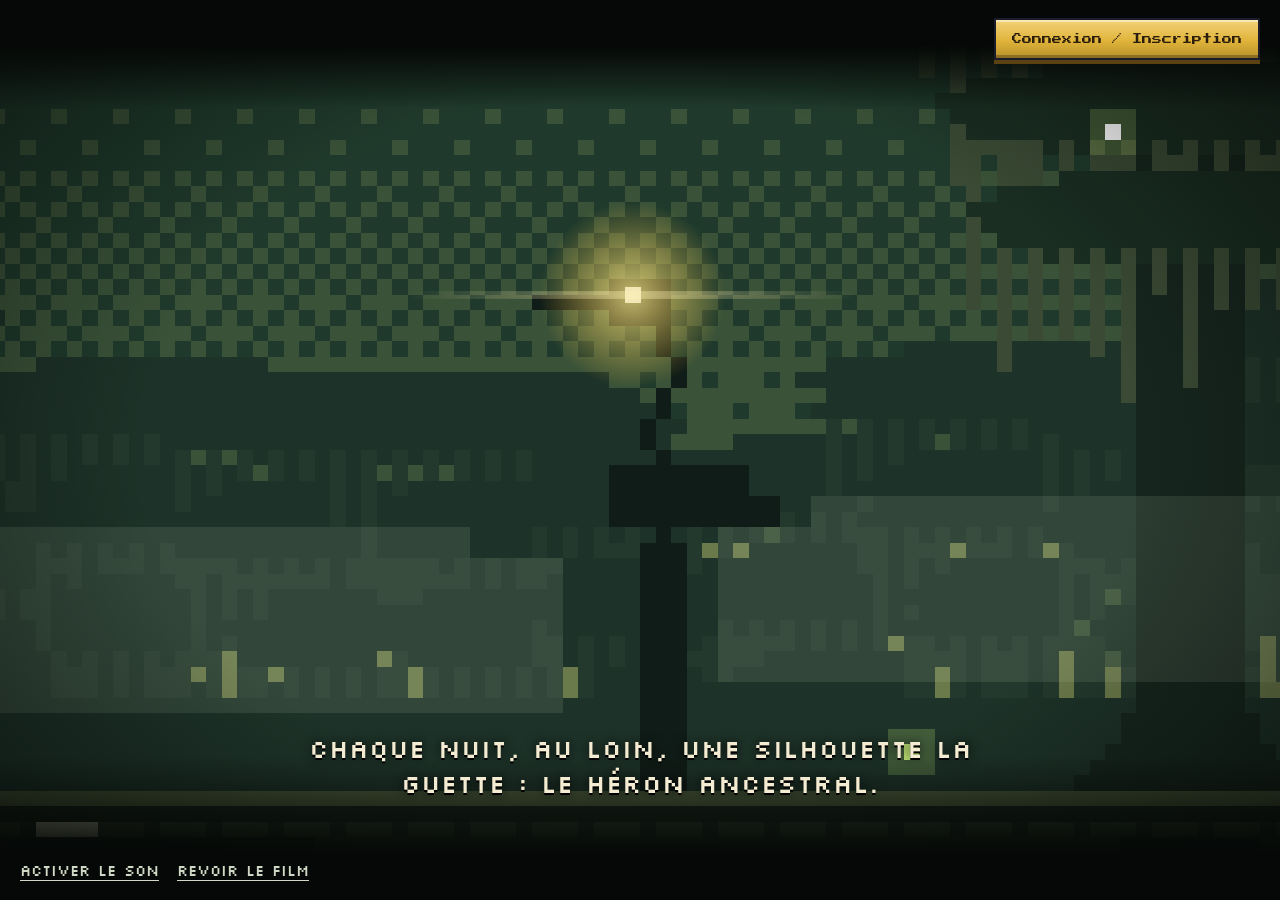
==== commit 58196ac1: "Touches des sorts réglables (QWERTY/AZERTY), farm auto, chiffres lisibles, barres de défilement disc" ====
--- a/index.html
+++ b/index.html
@@ -7,6 +7,7 @@
 <meta name="description" content="Kawazu, un RPG en pixel art : une grenouille ninja quitte son marais pour remonter jusqu’au Sommet du Héron.">
 <link rel="preconnect" href="https://fonts.googleapis.com">
 <link href="https://fonts.googleapis.com/css2?family=Press+Start+2P&amp;family=Pixelify+Sans:wght@400;600&amp;display=swap" rel="stylesheet">
+<link href="https://fonts.googleapis.com/css2?family=Silkscreen&amp;text=0123456789&amp;display=swap" rel="stylesheet">
 <link rel="stylesheet" href="src/style.css">
 <link rel="stylesheet" href="src/accueil.css">
 </head>
--- a/src/style.css
+++ b/src/style.css
@@ -5,7 +5,7 @@
   --wood: #3e2a19; --wood-2: #5a3e25; --wood-3: #241810; --parch: #e8d8a8; --parch-2: #cdb87e; --ink: #3a2a18;
   --up: #8fce52; --down: #f0a090;
   --pixel: 'Press Start 2P', ui-monospace, monospace;
-  --body: 'Pixelify Sans', ui-monospace, monospace;
+  --body: 'Silkscreen', 'Pixelify Sans', ui-monospace, monospace; /* Silkscreen : chiffres seulement (5 et 8 plus lisibles) */
   --sb: 248px;
 }
 * { box-sizing: border-box; }
@@ -14,6 +14,12 @@
 body { font-family: var(--body); font-size: 18px; }
 button { font: inherit; color: inherit; cursor: pointer; }
 img, canvas { image-rendering: pixelated; image-rendering: crisp-edges; }
+/* barres de défilement : fines et aux couleurs du jeu sur grand écran, cachées sur petit écran ou tactile (on défile toujours au doigt ou à la molette) */
+* { scrollbar-width: thin; scrollbar-color: #46564c transparent; }
+@media (max-width: 1000px), (pointer: coarse) {
+  * { scrollbar-width: none; }
+  *::-webkit-scrollbar { display: none; }
+}
 h1, h2 { margin: 0; font-family: var(--pixel); font-weight: 400; }
 h1 { font-size: clamp(16px, 1.8vw, 22px); color: #f4f4e8; letter-spacing: 1px; }
 h2 { font-size: 11px; color: var(--gold); letter-spacing: 1px; }
@@ -67,14 +73,15 @@
 #sb-portrait { width: 64px; height: 64px; flex-shrink: 0; background: radial-gradient(circle, #2f4a38, #141c18 70%); }
 .sb-hero-info { flex-grow: 1; display: flex; flex-direction: column; gap: 8px; font-size: 16px; color: #d6c09a; }
 .sb-hero-info b { font-family: var(--pixel); font-weight: 400; font-size: 13px; color: var(--gold-2); }
-.sb-menu { display: flex; flex-direction: column; gap: 10px; }
+.sb-menu { display: flex; flex-direction: column; gap: 7px; }
+.menu-sep { height: 2px; margin: 3px 8px; background: rgba(224, 180, 58, 0.28); box-shadow: 0 1px 0 rgba(0, 0, 0, 0.4); }
 .menu-btn {
-  position: relative; display: flex; align-items: center; gap: 12px; padding: 10px 12px; text-align: left;
+  position: relative; display: flex; align-items: center; gap: 12px; padding: 7px 12px; text-align: left;
   font-family: var(--pixel); font-size: 11px; color: #f3e2c0; letter-spacing: 0.5px;
   background: linear-gradient(#6b4a2a, #4a3320); border: 2px solid #120c07;
   box-shadow: inset 0 2px 0 rgba(255, 255, 255, 0.12), inset 0 -3px 0 rgba(0, 0, 0, 0.35), 0 3px 0 #120c07;
 }
-.menu-btn img { width: 32px; height: 32px; flex-shrink: 0; filter: drop-shadow(0 2px 0 rgba(0, 0, 0, 0.5)); }
+.menu-btn img { width: 28px; height: 28px; flex-shrink: 0; filter: drop-shadow(0 2px 0 rgba(0, 0, 0, 0.5)); }
 .menu-btn:hover { background: linear-gradient(#7a5634, #5a3e25); color: #fff6d8; }
 .menu-btn.is-active { color: #2a1d0c; background: linear-gradient(#f3d27a, #e0b43a 55%, #b8902a); box-shadow: inset 0 2px 0 rgba(255, 255, 255, 0.4), 0 3px 0 #5a4212; }
 .badge { position: absolute; right: 8px; top: 50%; transform: translateY(-50%); min-width: 22px; padding: 3px 5px; font-style: normal; font-family: var(--pixel); font-size: 8px; text-align: center; color: #fff; background: #c9412f; box-shadow: 0 0 0 2px #120c07; }
@@ -97,6 +104,10 @@
 .adv-kicker { font-family: var(--pixel); font-size: 10px; letter-spacing: 2px; color: var(--gold-2); }
 .adv-link { padding: 6px 0; text-align: left; background: none; border: 0; font-size: 16px; color: var(--soft); text-decoration: underline; text-underline-offset: 4px; }
 .adv-link:hover { color: var(--gold-2); }
+.meditation { display: flex; flex-direction: column; gap: 8px; padding-top: 12px; border-top: 1px solid rgba(232, 239, 224, 0.14); }
+.med-text { margin: 0; font-size: 15px; line-height: 1.35; color: var(--soft); }
+.med-text b { color: var(--gold-2); font-weight: 600; }
+.meditation .muted.med-text { font-size: 13px; }
 .adv-link b { font-family: var(--pixel); font-weight: 400; font-size: 9px; color: var(--gold-2); }
 #notice { position: absolute; z-index: 4; left: 50%; top: 20px; transform: translateX(-50%); max-width: min(620px, 90%); padding: 12px 18px; background: rgba(13, 19, 16, 0.9); border: 3px solid var(--gold); font-size: 17px; line-height: 1.35; text-align: center; }
 
@@ -146,6 +157,9 @@
 .views .tab { padding: 3px 8px; font-size: 13px; }
 .attr-head { display: flex; align-items: center; justify-content: space-between; gap: 12px; margin-top: 4px; }
 .attr-head .points.has { animation: glow 1.4s ease-in-out infinite; }
+.attr-actions { display: flex; align-items: center; gap: 8px; flex-wrap: wrap; justify-content: flex-end; }
+.stats-reset { padding: 5px 10px; font-size: 8px; }
+.stats-reset.is-armed { color: #2a1d0c; background: var(--gold); border-color: var(--gold); }
 /* caractéristiques : une carte par stat, médaillon nénuphar, barre qui scintille */
 .stat-grid { display: grid; grid-template-columns: repeat(2, minmax(0, 1fr)); gap: 10px; }
 .scard {
@@ -169,15 +183,45 @@
 }
 .scard-plus:hover { transform: translateY(-2px); }
 .scard-plus:active { transform: translateY(1px); box-shadow: 0 1px 0 #6b5214, 0 0 0 2px #0b100d; }
-.scard-bar { grid-column: 2 / span 2; position: relative; display: flex; height: 10px; overflow: hidden; background: #0a110d; box-shadow: 0 0 0 2px #22302a; }
+.scard-bar { grid-column: 2 / span 3; position: relative; display: flex; height: 10px; overflow: hidden; background: #0a110d; box-shadow: 0 0 0 2px #22302a; }
 .scard-bar > span { display: block; height: 100%; }
+.scard-bar .base { background: color-mix(in srgb, var(--c) 40%, #3a463e); }
+.scard-bar .tree { background: #f3d27a; }
 .scard-bar .own { background: linear-gradient(90deg, var(--c) 0 40%, color-mix(in srgb, var(--c) 45%, #fff) 50%, var(--c) 60% 100%); background-size: 300% 100%; animation: shimmer 3.5s linear infinite; }
 .scard-bar .gear { background: repeating-linear-gradient(90deg, #f4f4e8 0 3px, #b9c8b4 3px 6px); }
 .scard-bar .malus { background: repeating-linear-gradient(90deg, #6a3a3a 0 3px, #4a2a2a 3px 6px); }
 /* une encoche par point : la barre se lit comme une rangée de petits nénuphars */
 .scard-bar::after { content: ''; position: absolute; inset: 0; background: repeating-linear-gradient(90deg, transparent 0 calc(100% / 30 - 1px), rgba(10, 17, 13, 0.85) calc(100% / 30 - 1px) calc(100% / 30)); }
-.scard-fx { grid-column: 2 / span 3; font-size: 15px; color: var(--muted); }
+.scard-fx { grid-column: 1 / -1; display: flex; flex-direction: column; gap: 1px; font-size: 15px; color: var(--soft); }
 .scard-fx b { color: var(--text); font-weight: 600; }
+.scard-fx small { font-size: 13px; color: var(--muted); }
+.scard-main { margin-left: 6px; padding: 2px 4px; font-style: normal; font-size: 7px; color: #2a1d0c; background: var(--gold); vertical-align: middle; }
+.scard.is-main { box-shadow: inset 3px 0 0 var(--c), inset 0 0 0 2px color-mix(in srgb, var(--gold) 60%, #2a3a31); }
+.scard { padding-top: 22px !important; }
+.scard-ribbon { position: absolute; left: 0; right: 0; top: 0; padding: 3px 10px; font-family: var(--pixel); font-size: 7px; letter-spacing: 1px; color: #2a1d0c; background: linear-gradient(90deg, var(--gold-2), var(--gold)); }
+.scard-ribbon.reco { color: #fff; background: linear-gradient(90deg, #c9412f, #86261c); }
+.scard-ribbon.minor { color: var(--muted); background: rgba(0, 0, 0, 0.3); }
+.scard.is-main { box-shadow: inset 3px 0 0 var(--gold), inset 0 0 0 2px var(--gold), 0 0 18px rgba(224, 180, 58, 0.25); }
+.scard.is-minor { opacity: 0.82; }
+.scard-plus.quiet { animation: none; filter: saturate(0.4) brightness(0.85); }
+.scard-mult { margin-left: 6px; padding: 2px 4px; white-space: nowrap; font-style: normal; font-size: 7px; color: #0b100d; background: var(--c); vertical-align: middle; }
+.scard-parts { grid-column: 2 / span 3; display: flex; flex-wrap: wrap; gap: 3px 10px; font-size: 13px; color: var(--muted); }
+.scard-parts b { color: var(--soft); font-weight: 600; }
+.scard-parts .tree b { color: #f3d27a; }
+.scard-parts .gear b { color: #f4f4e8; }
+.stat-voie { margin: 0; display: flex; align-items: center; gap: 10px; padding: 8px 10px; font-size: 15px; line-height: 1.3; color: var(--soft); background: rgba(0, 0, 0, 0.22); border-left: 3px solid var(--gold); }
+.stat-voie img { width: 28px; height: 28px; flex-shrink: 0; image-rendering: pixelated; }
+.combat-stats { display: flex; flex-direction: column; gap: 8px; padding: 12px; background: rgba(0, 0, 0, 0.22); box-shadow: inset 0 0 0 1px #2a3a31; }
+.combat-stats h2 { font-size: 10px; color: var(--gold-2); }
+.cs-list { margin: 0; padding: 0; list-style: none; display: grid; grid-template-columns: repeat(2, minmax(0, 1fr)); gap: 6px 14px; }
+.cs-list li { display: grid; grid-template-columns: 20px minmax(0, 1fr) auto; align-items: center; gap: 8px; padding: 4px 0; border-bottom: 1px solid rgba(51, 68, 58, 0.5); }
+.cs-list img { width: 20px; height: 20px; image-rendering: pixelated; }
+.cs-name { display: flex; flex-direction: column; font-size: 15px; color: var(--text); min-width: 0; }
+.cs-name small { font-size: 12px; line-height: 1.25; color: var(--muted); }
+.cs-list b { font-family: var(--pixel); font-weight: 400; font-size: 10px; color: var(--gold-2); white-space: nowrap; }
+.cs-pas { margin: 0; font-size: 14px; line-height: 1.35; color: var(--soft); }
+.cs-pas b { color: var(--gold-2); }
+@media (max-width: 1300px) { .cs-list { grid-template-columns: minmax(0, 1fr); } }
 .scard.bump { animation: bump 0.5s ease-out; }
 .float-up { position: absolute; right: 46px; top: 4px; font-family: var(--pixel); font-size: 12px; color: #eaffa0; text-shadow: 0 2px 0 #0b100d; pointer-events: none; animation: float-up 0.9s ease-out forwards; }
 @keyframes shimmer { from { background-position: 100% 0; } to { background-position: -200% 0; } }
@@ -219,7 +263,8 @@
 
 /* ---------- Combat ---------- */
 #battle { position: fixed; inset: 0; z-index: 10; overflow: hidden; background: #0b120e; }
-#bt-canvas { position: absolute; }
+#battle::before { content: ''; position: absolute; inset: -30px; z-index: 0; background: var(--bt-bg) center / cover; filter: blur(14px) brightness(0.42) saturate(1.1); image-rendering: auto; }
+#bt-canvas { position: absolute; z-index: 1; }
 .bt-head { position: absolute; z-index: 2; top: 0; left: 0; right: 0; display: flex; align-items: center; justify-content: space-between; gap: 12px; padding: 12px 20px 30px; background: linear-gradient(rgba(12, 8, 5, 0.85), rgba(12, 8, 5, 0)); }
 #bt-title { font-family: var(--pixel); font-size: 11px; color: var(--gold-2); }
 .bt-weather { margin-left: 14px; padding: 4px 8px; font-size: 15px; color: #cfe0ff; background: rgba(90, 120, 200, 0.2); border: 1px solid rgba(156, 199, 224, 0.5); }
@@ -236,9 +281,6 @@
 .bt-sub span:first-child { font-family: var(--pixel); font-size: 10px; color: var(--text); }
 .bt-card.enemy .bt-hp { transform: scaleX(-1); }
 .bt-sub { display: flex; align-items: center; gap: 12px; font-size: 14px; color: var(--muted); }
-.souffle { display: flex; gap: 4px; }
-.pip { width: 12px; height: 12px; background: #1a2430; box-shadow: 0 0 0 2px #0b100d; }
-.pip.on { background: #9cc7e0; box-shadow: 0 0 0 2px #0b100d, 0 0 6px rgba(156, 199, 224, 0.6); }
 .bt-status { min-height: 18px; font-size: 14px; color: var(--gold-2); }
 .bt-vs { font-family: var(--pixel); font-size: 16px; color: var(--gold); text-shadow: 0 3px 0 #120c07; }
 .bt-stage { position: absolute; inset: 0; z-index: 0; }
@@ -253,6 +295,8 @@
 .bt-key { position: absolute; left: 8px; top: 8px; font-family: var(--pixel); font-size: 9px; color: var(--voie); }
 .bt-sname { font-size: 16px; font-weight: 600; }
 .bt-smeta { font-size: 13px; color: var(--muted); }
+.bt-skill.on-cd { opacity: 0.7; background: linear-gradient(#1f2622, #141a17); }
+.bt-cd { position: absolute; right: 8px; top: 50%; transform: translateY(-50%); font-family: var(--pixel); font-weight: 400; font-size: 16px; color: #fff6d8; text-shadow: 0 2px 0 #0b0705; }
 .bt-side { display: flex; flex-direction: column; gap: 8px; min-width: 0; }
 .bt-controls { display: flex; gap: 6px; }
 .bt-toggle { flex-grow: 1; padding: 8px; font-family: var(--pixel); font-size: 9px; background: var(--panel-2); border: 2px solid var(--line-2); }
@@ -271,6 +315,9 @@
 .bt-loot { display: flex; align-items: center; justify-content: center; gap: 10px; }
 .bt-loot img { width: 40px; height: 40px; }
 .bt-unlock { color: #1f5a2a; }
+.bt-result .bt-farm-sum { font-size: 15px; color: #5a3a14; }
+.bt-result .bt-farm-next { font-family: var(--pixel); font-size: 9px; color: #7a5a24; animation: keys-wait 0.8s steps(2) infinite; }
+.bt-controls .bt-farm.is-on { color: #1a1c2c; background: linear-gradient(#f3d27a, #c99a3a); border-color: #f3d27a; }
 .bt-result-actions { display: flex; gap: 10px; justify-content: center; flex-wrap: wrap; margin-top: 6px; }
 .bt-result .btn-ghost { color: var(--ink); background: rgba(90, 60, 20, 0.15); box-shadow: 0 0 0 2px #5a3a14; }
 
@@ -368,12 +415,25 @@
 .vp-desc { margin: 0; font-size: 16px; line-height: 1.35; color: #d8e2e2; }
 .voie-pick h3 { margin: 4px 0 0; font-family: var(--pixel); font-weight: 400; font-size: 8px; color: var(--muted); }
 .vp-spells, .vp-paths { margin: 0; padding: 0; list-style: none; display: flex; flex-direction: column; gap: 6px; }
-.vp-spells li { display: grid; grid-template-columns: minmax(0, 1fr) auto; gap: 2px 8px; padding: 7px 9px; background: var(--panel-2); border-left: 3px solid var(--voie); }
+.vp-spells li { display: grid; grid-template-columns: minmax(0, 1fr) auto; grid-template-rows: auto 2.6em; gap: 2px 8px; padding: 7px 9px; background: var(--panel-2); border-left: 3px solid var(--voie); }
 .vp-spells b { font-size: 15px; }
 .vp-spells small { align-self: center; font-family: var(--pixel); font-size: 7px; color: var(--gold-2); }
-.vp-spells span { grid-column: 1 / -1; font-size: 13px; line-height: 1.3; color: var(--muted); }
-.vp-paths li { display: flex; align-items: center; gap: 8px; font-size: 15px; color: #c8d4d4; }
-.vp-paths img { width: 20px; height: 20px; image-rendering: pixelated; }
+.vp-spells span { grid-column: 1 / -1; font-size: 13px; line-height: 1.3; color: var(--muted); display: -webkit-box; -webkit-line-clamp: 2; -webkit-box-orient: vertical; overflow: hidden; max-height: 2.6em; }
+.vp-desc.small { font-size: 14px; color: #b8c8c8; }
+.vp-stats { display: grid; grid-template-columns: repeat(4, minmax(0, 1fr)); gap: 6px; }
+.vp-stats span { position: relative; display: flex; flex-direction: column; align-items: center; gap: 2px; padding: 6px 2px; background: #10181a; box-shadow: inset 0 -3px 0 var(--c); }
+.vp-stats img { width: 20px; height: 20px; image-rendering: pixelated; }
+.vp-stats b { font-family: var(--pixel); font-weight: 400; font-size: 11px; color: #fff6d8; }
+.vp-stats small { font-size: 12px; color: var(--muted); }
+.vp-stats i { position: absolute; top: -9px; right: -3px; padding: 2px 3px; font-style: normal; font-family: var(--pixel); font-size: 7px; color: #0b100d; background: var(--c); }
+.vp-branch { display: flex; flex-direction: column; gap: 6px; padding: 8px; background: rgba(0, 0, 0, 0.2); box-shadow: inset 0 0 0 1px #2a383c; }
+.vp-branch.summit { box-shadow: inset 0 0 0 2px #f3d27a; }
+.vp-bhead { display: flex; align-items: center; gap: 8px; }
+.vp-bhead img { width: 26px; height: 26px; image-rendering: pixelated; }
+.vp-bhead b { flex: 1; font-size: 16px; color: var(--voie); }
+.vp-branch.summit .vp-bhead b { color: #f3d27a; }
+.vp-bhead small { font-size: 12px; color: var(--muted); text-align: right; }
+.vp-pas { margin: 0; font-size: 13px; line-height: 1.3; color: #b8c8c8; }
 .vp-dive { position: sticky; bottom: 0; z-index: 1; align-self: stretch; box-shadow: 0 -14px 18px rgba(14, 21, 23, 0.95); }
 .vp-dive.fading { opacity: 0.4; }
 .vp-note { margin: 0; font-size: 14px; }
@@ -384,12 +444,40 @@
 @keyframes emerge { from { transform: translateY(14px) scale(0.3); opacity: 0; } 60% { transform: translateY(-10px) scale(1.05); opacity: 1; } }
 /* en haut de chaque chemin : son nom et l'avancée */
 .tpath {
-  position: absolute; z-index: 1; transform: translateX(-50%); width: 120px; padding: 6px 6px 10px; display: flex; flex-direction: column; align-items: center; gap: 2px; text-align: center;
-  background: linear-gradient(color-mix(in srgb, var(--voie) 26%, #1a2224), #121a1c); box-shadow: inset 0 3px 0 var(--voie), 0 0 0 2px #10181a, 0 6px 14px rgba(0, 0, 0, 0.5);
-  clip-path: polygon(0 0, 100% 0, 100% 84%, 50% 100%, 0 84%);
-}
+  position: absolute; z-index: 1; transform: translate(-100%, -50%); max-width: 150px; padding: 6px 18px 6px 7px; display: flex; align-items: center; gap: 8px;
+  background: linear-gradient(90deg, #121a1c, color-mix(in srgb, var(--voie) 26%, #1a2224)); box-shadow: inset 3px 0 0 var(--voie), 0 6px 14px rgba(0, 0, 0, 0.5);
+  clip-path: polygon(0 0, calc(100% - 12px) 0, 100% 50%, calc(100% - 12px) 100%, 0 100%);
+}
+.tpath img { width: 24px; height: 24px; flex-shrink: 0; image-rendering: pixelated; }
+.tpath span { display: flex; flex-direction: column; gap: 2px; min-width: 0; }
 .tpath b { font-family: var(--pixel); font-weight: 400; font-size: 7px; line-height: 1.5; color: var(--voie); }
-.tpath small { font-size: 13px; color: #c8d4d4; }
+.tpath small { font-size: 13px; line-height: 1.2; color: #c8d4d4; }
+.tsummit {
+  position: absolute; z-index: 1; transform: translate(-50%, -100%); padding: 6px 12px 12px; display: flex; flex-direction: column; align-items: center; gap: 2px; text-align: center; white-space: nowrap;
+  background: linear-gradient(#3a2a10, #1a1408); box-shadow: inset 0 3px 0 #f3d27a, 0 6px 14px rgba(0, 0, 0, 0.5); clip-path: polygon(0 0, 100% 0, 100% 80%, 50% 100%, 0 80%);
+}
+.tsummit b { font-family: var(--pixel); font-weight: 400; font-size: 7px; color: #f3d27a; }
+.tsummit small { font-size: 13px; color: #e8dcc0; }
+.tslab.summit { width: var(--summit, 90px); height: var(--summit, 90px); margin: calc(var(--summit, 90px) / -2) 0 0 calc(var(--summit, 90px) / -2); }
+.tslab.summit img { width: 32px; height: 32px; image-rendering: pixelated; }
+.ni-known { color: #8fce52; }
+/* le choix de l'arme, au Temple */
+.arme-pick { display: flex; flex-direction: column; gap: 8px; padding-bottom: 12px; border-bottom: 1px solid #2a383c; }
+.arme-pick[hidden] { display: none; }
+.ap-help { margin: 0; font-size: 14px; }
+.ap-list { display: grid; grid-template-columns: repeat(2, minmax(0, 1fr)); grid-auto-rows: 1fr; gap: 6px; }
+.ap-opt { display: flex; flex-direction: column; align-items: center; justify-content: center; gap: 4px; min-height: 104px; padding: 8px 6px; text-align: center; color: var(--text); background: var(--panel-2); border: 2px solid var(--line-2); }
+.ap-cur { display: flex; align-items: center; gap: 10px; padding: 8px 10px; text-align: left; color: var(--text); background: var(--panel-2); border: 2px solid var(--line-2); }
+.ap-change { align-self: stretch; padding: 8px; font-size: 9px; white-space: nowrap; }
+.ap-opt:hover { border-color: var(--gold); }
+.ap-cur { border-color: var(--gold); }
+.ap-opt img, .ap-cur img { width: 34px; height: 34px; flex-shrink: 0; padding: 2px; background: #0f1512; image-rendering: pixelated; }
+.ap-opt span, .ap-cur span { display: flex; flex-direction: column; gap: 2px; }
+.ap-opt b, .ap-cur b { font-size: 16px; color: var(--gold-2); }
+.ap-opt small, .ap-cur small { font-size: 13px; line-height: 1.3; color: var(--muted); }
+#filters [hidden] { display: none; }
+.need-arme { color: var(--gold-2); }
+.acard.back.off { opacity: 0.4; filter: grayscale(1); }
 .ttier { position: absolute; z-index: 1; transform: translateY(-50%); padding: 4px 7px; font-family: var(--pixel); font-size: 7px; color: #6a7a7e; background: #1a2426; box-shadow: 0 0 0 2px #10181a, inset 0 1px 0 #3e4e54; }
 .ttier.reached { color: var(--gold-2); }
 /* dalles : le dessin est dans le décor, le bouton porte l'icône et le nom */
@@ -515,6 +603,8 @@
 .shop-sign h1 { font-size: 13px; line-height: 1.5; color: var(--gold-2); text-shadow: 0 2px 0 #120c07; }
 .shop-sign p { margin: 0; font-size: 15px; color: #e0cfa8; }
 .shop-sign .btn { align-self: flex-start; padding: 8px 12px; font-size: 9px; }
+.shop-sign .btn[hidden] { display: none; }
+/* la garde-robe : un présentoir de parchemin au-dessus du comptoir */
 .bubble {
   position: absolute; z-index: 2; max-width: 300px; padding: 12px 14px; font-size: 17px; line-height: 1.35; color: var(--ink);
   background: linear-gradient(#efe0b4, #e0cc94); box-shadow: 0 0 0 3px #3a2a18, 0 6px 0 rgba(0, 0, 0, 0.35);
@@ -596,3 +686,692 @@
   #adventure { top: auto; bottom: 16px; left: 50%; right: auto; transform: translateX(-50%); width: min(320px, calc(100% - 32px)); }
   .bt-foot { grid-template-columns: minmax(0, 1fr); }
 }
+
+/* ---------- Classement : une liste simple et sobre, aux couleurs du jeu ---------- */
+#page-rank { overflow-y: auto; background: radial-gradient(ellipse at 50% 0%, #1f2e25, #0d1310 60%); }
+.rank-wrap { max-width: 1280px; margin: 0 auto; padding: 30px 28px 48px; display: flex; flex-direction: column; gap: 18px; }
+.rank-head { display: flex; align-items: baseline; justify-content: space-between; gap: 12px; flex-wrap: wrap; padding-bottom: 12px; border-bottom: 2px solid rgba(224, 180, 58, 0.3); }
+.rank-head h1 { font-size: 26px; color: var(--gold-2); letter-spacing: 3px; text-shadow: 0 2px 0 #0b100d; }
+.rank-head p { margin: 0; font-size: 18px; color: var(--soft); }
+.rank-bar { display: flex; align-items: center; justify-content: space-between; gap: 10px; flex-wrap: wrap; }
+.rank-tabs { display: flex; gap: 4px; flex-wrap: wrap; }
+.rank-tabs button { padding: 11px 16px; font-family: var(--pixel); font-size: 10px; color: var(--soft); background: none; border: 0; border-bottom: 3px solid transparent; }
+.rank-tabs button:hover { color: var(--text); }
+.rank-tabs button[aria-selected="true"] { color: var(--gold-2); border-bottom-color: var(--gold); }
+.rank-filters { display: flex; flex-wrap: wrap; gap: 6px; }
+.rank-filters button { display: flex; align-items: center; gap: 6px; padding: 6px 12px; font-size: 16px; color: var(--soft); background: var(--panel-2); border: 1px solid var(--line); border-radius: 20px; }
+.rank-filters button img { width: 20px; height: 20px; image-rendering: pixelated; }
+.rank-filters button[aria-pressed="true"] { color: var(--text); border-color: var(--voie, var(--gold)); background: color-mix(in srgb, var(--voie, var(--gold)) 16%, var(--panel-2)); }
+.rank-note { margin: 0; padding: 10px 14px; font-size: 17px; color: var(--soft); background: rgba(224, 180, 58, 0.08); border-left: 3px solid var(--gold); }
+.rank-note b { color: var(--gold-2); }
+.rank-list { margin: 0; padding: 0; list-style: none; display: flex; flex-direction: column; background: var(--panel-2); border: 1px solid var(--line); }
+.rk-row { border-bottom: 1px solid rgba(51, 68, 58, 0.6); }
+.rk-row:last-child { border-bottom: 0; }
+.rk-row:nth-child(even) { background: rgba(255, 255, 255, 0.02); }
+.rk-line {
+  width: 100%; display: grid; grid-template-columns: 56px 56px minmax(0, 1fr) auto minmax(150px, 240px); align-items: center; gap: 16px;
+  padding: 12px 18px; text-align: left; color: var(--text); background: none; border: 0;
+}
+.rk-row:has(.rk-gift) .rk-line { grid-template-columns: 56px 56px minmax(0, 1fr) auto minmax(150px, 200px) minmax(150px, 230px); }
+.rk-line:hover { background: rgba(224, 180, 58, 0.06); }
+.rk-line img { width: 56px; height: 56px; image-rendering: pixelated; }
+.rk-pos { font-family: var(--pixel); font-size: 14px; text-align: center; color: var(--muted); }
+.top1 .rk-pos { color: #f3d27a; } .top2 .rk-pos { color: #d8e0e4; } .top3 .rk-pos { color: #e0a060; }
+.top1 .rk-line { box-shadow: inset 3px 0 0 #e0b43a; } .top2 .rk-line { box-shadow: inset 3px 0 0 #b8c4cc; } .top3 .rk-line { box-shadow: inset 3px 0 0 #c9824a; }
+.rk-name { display: flex; flex-direction: column; gap: 2px; min-width: 0; }
+.rk-name b { font-size: 21px; overflow: hidden; text-overflow: ellipsis; white-space: nowrap; }
+.rk-name b i { padding: 2px 6px; font-style: normal; font-family: var(--pixel); font-size: 8px; vertical-align: middle; color: #2a1d0c; background: var(--gold); }
+.rk-name small { font-size: 16px; color: var(--muted); overflow: hidden; text-overflow: ellipsis; white-space: nowrap; }
+.rk-voie { display: inline-flex; align-items: center; gap: 5px; padding: 3px 9px; font-size: 15px; color: var(--voie); background: color-mix(in srgb, var(--voie) 10%, transparent); box-shadow: inset 0 0 0 1px color-mix(in srgb, var(--voie) 45%, transparent); white-space: nowrap; }
+.rk-voie img { width: 18px; height: 18px; image-rendering: pixelated; }
+.rk-voie.none { --voie: #8a968a; }
+.rk-metric { font-size: 18px; color: var(--soft); text-align: right; }
+.rk-gift { font-size: 15px; color: var(--gold-2); text-align: right; }
+.rk-row.is-me .rk-line { background: rgba(143, 206, 82, 0.05); }
+.rk-row.is-current .rk-line { background: rgba(224, 180, 58, 0.1); }
+.rk-row.is-open { background: rgba(0, 0, 0, 0.2); }
+.rk-msg { display: flex; flex-direction: column; align-items: flex-start; gap: 10px; padding: 18px; font-size: 17px; color: var(--soft); }
+.rk-msg b { font-family: var(--pixel); font-weight: 400; font-size: 11px; color: var(--gold-2); }
+.rk-msg .btn { text-decoration: none; }
+.rank-foot { display: flex; gap: 10px; flex-wrap: wrap; justify-content: center; }
+/* la fiche dépliée */
+.rk-detail { display: grid; grid-template-columns: minmax(0, 1.2fr) minmax(0, 1fr); gap: 14px; padding: 12px 14px 16px 70px; color: var(--text); }
+.rd-col { display: flex; flex-direction: column; gap: 10px; min-width: 0; }
+.rc-stats { display: grid; grid-template-columns: repeat(4, minmax(0, 1fr)); gap: 6px; }
+.rc-stats span { display: flex; flex-direction: column; align-items: center; gap: 4px; padding: 8px 4px; font-size: 12px; text-align: center; color: #cfd4d0; background: rgba(0, 0, 0, 0.3); }
+.rc-stats b { font-family: var(--pixel); font-weight: 400; font-size: 11px; color: #f3e8c8; }
+.rc-voie { display: flex; align-items: center; gap: 12px; padding: 10px 12px; background: color-mix(in srgb, var(--voie) 14%, rgba(0, 0, 0, 0.3)); box-shadow: inset 3px 0 0 var(--voie); }
+.rc-voie > img { width: 40px; height: 40px; flex-shrink: 0; padding: 4px; background: #0a0f11; border-radius: 50%; box-shadow: 0 0 0 2px var(--voie); image-rendering: pixelated; }
+.rc-voie > div { display: flex; flex-direction: column; gap: 5px; min-width: 0; }
+.rc-voie b { font-family: var(--pixel); font-weight: 400; font-size: 9px; line-height: 1.5; color: var(--voie); }
+.rc-voie span { font-size: 14px; color: #e0e4e0; }
+.rc-voie.none { --voie: #b8c0b8; flex-direction: column; align-items: flex-start; gap: 4px; }
+.rc-spells { display: flex; flex-wrap: wrap; gap: 4px; }
+.rc-spells i { padding: 2px 6px; font-style: normal; font-size: 13px; color: #f0ecdc; background: rgba(0, 0, 0, 0.35); box-shadow: inset 0 0 0 1px color-mix(in srgb, var(--voie) 55%, transparent); }
+.rc-lands { margin: 0; padding: 0; list-style: none; display: flex; flex-direction: column; gap: 6px; }
+.rc-lands li { display: flex; align-items: center; justify-content: space-between; gap: 10px; font-size: 14px; color: #e0e4e0; }
+.rc-lands li.fog { color: #8a908c; }
+.pips { display: flex; gap: 3px; }
+.pips i { width: 9px; height: 9px; background: #1e2224; box-shadow: inset 0 0 0 1px #6a7074; }
+.pips i.on { background: var(--gold); box-shadow: inset 0 -2px 0 #8a6f1f; }
+.rc-gear { display: flex; align-items: center; gap: 8px; flex-wrap: wrap; font-size: 14px; }
+.rc-gear img { width: 32px; height: 32px; padding: 2px; background: #1e2224; box-shadow: 0 0 0 1px #6a7074; image-rendering: pixelated; }
+.rc-seen { font-size: 14px; }
+@media (max-width: 1000px) {
+  .rk-line, .rk-row:has(.rk-gift) .rk-line { grid-template-columns: 34px 40px minmax(0, 1fr) auto; }
+  .rk-line .rk-voie, .rk-gift { display: none; }
+  .rk-detail { grid-template-columns: minmax(0, 1fr); }
+  .rc-stats { grid-template-columns: repeat(2, minmax(0, 1fr)); }
+}
+
+/* ---------- Dojo ---------- */
+#page-dojo { background: #1f6a8a; }
+#dojo-bg { position: absolute; inset: 0; width: 100%; height: 100%; object-fit: cover; image-rendering: pixelated; }
+#page-dojo::after { content: ''; position: absolute; inset: 0; pointer-events: none; background: linear-gradient(rgba(6, 20, 20, 0.05), rgba(6, 20, 20, 0.4)); }
+.dojo-head {
+  position: absolute; z-index: 3; top: 16px; left: 20px; right: 20px; display: flex; align-items: flex-end; justify-content: space-between; gap: 16px; flex-wrap: wrap;
+}
+.dojo-head > div:first-child { max-width: 640px; padding: 12px 16px; background: linear-gradient(rgba(24, 58, 52, 0.94), rgba(14, 36, 34, 0.94)); box-shadow: inset 0 0 0 2px #7fd6b0, inset 0 0 0 4px #0a1a18, 0 8px 20px rgba(0, 0, 0, 0.4); }
+.dojo-head h1 { font-size: 18px; color: var(--gold-2); text-shadow: 0 2px 0 #0b0704; }
+.dojo-head p { margin: 8px 0 0; font-size: 16px; color: #d8f0e8; }
+.dojo-tabs { display: flex; gap: 6px; }
+.dojo-tabs button { padding: 12px 16px; font-family: var(--pixel); font-size: 9px; color: #d8f0e8; background: rgba(14, 36, 34, 0.92); border: 2px solid #3f7a6a; }
+.dojo-tabs button:hover { border-color: #7fd6b0; }
+.dojo-tabs button[aria-selected="true"] { color: #2a1d0c; background: linear-gradient(var(--gold-2), var(--gold)); border-color: var(--gold-2); }
+.dojo-body { position: absolute; z-index: 1; inset: 0; pointer-events: none; overflow: hidden; }
+.dojo-body > * { pointer-events: auto; }
+.dojo-body .panel { background: linear-gradient(rgba(22, 50, 46, 0.95), rgba(12, 30, 28, 0.95)); box-shadow: inset 0 0 0 2px #3f7a6a, inset 0 0 0 4px #081614, 0 8px 18px rgba(0, 0, 0, 0.4); }
+.dojo-body h2 { color: var(--gold-2); }
+.dojo-wait { margin: 40px auto; text-align: center; font-size: 18px; color: #e0cfa8; }
+.dojo-empty { max-width: 520px; margin: 40px auto; }
+.dojo-empty p { margin: 0; font-size: 17px; line-height: 1.4; color: #e0cfa8; }
+.dojo-empty .row { display: flex; gap: 10px; flex-wrap: wrap; }
+.dojo-empty .btn { text-decoration: none; }
+/* duels */
+.dojo-duels { display: grid; grid-template-columns: 290px minmax(0, 1fr); gap: 16px; align-items: start; }
+.dojo-me { gap: 12px; }
+.dm-head { display: grid; grid-template-columns: 72px minmax(0, 1fr); gap: 12px; align-items: center; }
+.dm-head > img { width: 72px; height: 72px; background: radial-gradient(circle, #4a3220, #1a1108 70%); }
+.dm-head div { display: flex; flex-direction: column; align-items: flex-start; gap: 4px; min-width: 0; }
+.dm-head b { font-size: 20px; color: var(--text); overflow: hidden; text-overflow: ellipsis; white-space: nowrap; max-width: 100%; }
+.dm-rep { display: flex; flex-direction: column; align-items: center; gap: 4px; padding: 12px; background: rgba(0, 0, 0, 0.3); box-shadow: inset 0 0 0 1px #5a3e25; }
+.dm-rep b { font-family: var(--pixel); font-weight: 400; font-size: 30px; color: var(--gold-2); text-shadow: 0 3px 0 #0b0704; }
+.dm-rep span { font-size: 15px; color: #cdbf9c; }
+.dm-row { display: flex; justify-content: space-around; font-size: 15px; color: #cdbf9c; }
+.dm-row b { color: var(--text); }
+.dm-duels { display: flex; flex-direction: column; gap: 6px; font-size: 15px; color: #cdbf9c; }
+.dm-duels b { color: var(--text); }
+.dm-duels .pips i { width: 16px; height: 10px; }
+.dm-gift { margin: 0; font-size: 14px; line-height: 1.35; color: #cdbf9c; }
+.dm-gift b { color: var(--gold-2); }
+.dojo-foes { display: flex; flex-direction: column; gap: 12px; min-width: 0; }
+.df-head { display: flex; align-items: center; justify-content: space-between; gap: 12px; flex-wrap: wrap; }
+.df-head h2 { text-shadow: 0 2px 0 #0b0704; }
+.df-head .btn { padding: 8px 12px; font-size: 9px; }
+.df-list { display: grid; grid-template-columns: repeat(auto-fill, minmax(210px, 1fr)); gap: 12px; }
+.foe {
+  display: flex; flex-direction: column; align-items: center; gap: 6px; padding: 14px 12px; text-align: center;
+  background: linear-gradient(color-mix(in srgb, var(--voie) 16%, #143430), rgba(10, 26, 24, 0.96)); box-shadow: inset 0 3px 0 var(--voie), inset 0 0 0 2px #3f7a6a, 0 8px 18px rgba(0, 0, 0, 0.4);
+}
+.foe-frog { width: 104px; height: 104px; filter: drop-shadow(0 5px 0 rgba(0, 0, 0, 0.45)); }
+.foe-name { font-size: 20px; color: var(--text); }
+.foe .muted { font-size: 14px; }
+.foe-rep { font-family: var(--pixel); font-size: 9px; color: var(--gold-2); }
+.foe-stats { width: 100%; margin: 2px 0; padding: 0; list-style: none; display: grid; grid-template-columns: repeat(3, minmax(0, 1fr)); gap: 4px; }
+.foe-stats li { display: flex; flex-direction: column; gap: 2px; padding: 5px 2px; font-size: 12px; color: #a8997a; background: rgba(0, 0, 0, 0.3); }
+.foe-stats b { font-size: 16px; color: var(--text); }
+.up { color: #8fce52 !important; }
+.down { color: #ff8a7a !important; }
+.foe-stakes { font-size: 13px; color: #cdbf9c; }
+.foe .btn { align-self: stretch; margin-top: 4px; }
+.foe.sister { box-shadow: inset 0 3px 0 var(--voie), inset 0 0 0 2px #7fd6b0, 0 8px 18px rgba(0, 0, 0, 0.4); }
+.foe-sister { align-self: stretch; margin: -6px -4px 4px; padding: 4px; font-family: var(--pixel); font-size: 7px; color: #0a1a18; background: #7fd6b0; }
+.dojo-me .btn-ghost { align-self: stretch; padding: 8px; font-size: 9px; }
+.dojo-journal ul { margin: 0; padding: 0; list-style: none; display: flex; flex-direction: column; gap: 5px; }
+.dojo-journal li { display: grid; grid-template-columns: minmax(0, 1fr) auto auto; gap: 10px; align-items: center; padding: 6px 8px; font-size: 15px; color: #e0cfa8; background: rgba(0, 0, 0, 0.25); }
+.dojo-journal li > b { font-family: var(--pixel); font-weight: 400; font-size: 10px; }
+.dojo-journal li.up > b { color: #8fce52; } .dojo-journal li.down > b { color: #ff8a7a; }
+.dojo-journal small { font-size: 13px; color: #a8997a; }
+/* classement du dojo */
+.dojo-top { display: grid; grid-template-columns: minmax(0, 1fr) 340px; gap: 16px; align-items: start; }
+.dt-list { margin: 0; padding: 0; list-style: none; display: flex; flex-direction: column; gap: 6px; }
+.dt-list li { display: grid; grid-template-columns: 30px 40px minmax(0, 1fr) auto 64px minmax(0, 190px); gap: 10px; align-items: center; padding: 6px 8px; background: rgba(0, 0, 0, 0.28); box-shadow: inset 0 0 0 1px #3e2a19; }
+.dt-list li.is-current { box-shadow: inset 0 0 0 2px var(--gold); }
+.dt-list li > img { width: 40px; height: 40px; }
+.dt-rep { font-family: var(--pixel); font-size: 11px; color: var(--gold-2); text-align: right; }
+.dt-gift { font-size: 13px; color: #cdbf9c; }
+.dojo-rules p { margin: 0; font-size: 15px; line-height: 1.4; color: #e0cfa8; }
+.dr-gifts { margin: 0; padding: 0; list-style: none; display: flex; flex-direction: column; gap: 5px; }
+.dr-gifts li { display: grid; grid-template-columns: 26px 22px minmax(0, 1fr); gap: 8px; align-items: center; font-size: 14px; color: #e0cfa8; }
+.dr-gifts img { width: 20px; height: 20px; }
+/* entraînement */
+.dojo-train { display: flex; flex-direction: column; gap: 16px; max-width: 760px; }
+.dt-tree { display: grid; grid-template-columns: 150px minmax(0, 1fr); gap: 18px; align-items: center; }
+.dt-tree > img { width: 150px; height: 150px; filter: drop-shadow(0 6px 0 rgba(0, 0, 0, 0.45)); }
+.dt-tree > div { display: flex; flex-direction: column; gap: 12px; }
+.dt-tree p { margin: 0; font-size: 16px; line-height: 1.4; color: #e0cfa8; }
+.dt-tree .btn { align-self: flex-start; }
+.dt-opts { display: grid; grid-template-columns: repeat(2, minmax(0, 1fr)); gap: 8px; }
+.dt-opts button { display: flex; flex-direction: column; align-items: flex-start; gap: 3px; padding: 10px 12px; text-align: left; color: #e0cfa8; background: rgba(0, 0, 0, 0.3); border: 2px solid #5a3e25; }
+.dt-opts button b { font-size: 16px; }
+.dt-opts button small { font-size: 13px; color: #a8997a; }
+.dt-opts button[aria-checked="true"] { border-color: var(--gold); background: rgba(224, 180, 58, 0.14); }
+.bt-bilan { margin: 0; padding: 0; list-style: none; display: grid; grid-template-columns: repeat(auto-fill, minmax(160px, 1fr)); gap: 6px; }
+.bt-bilan li { display: flex; flex-direction: column; gap: 3px; padding: 8px 10px; font-size: 14px; color: #cdbf9c; background: rgba(0, 0, 0, 0.3); }
+.bt-bilan b { font-family: var(--pixel); font-weight: 400; font-size: 13px; color: var(--gold-2); }
+.bt-rep { font-family: var(--pixel); font-size: 14px; }
+.bt-rep span { font-family: var(--body); font-size: 15px; color: var(--soft); }
+@media (max-width: 1000px) {
+  .dojo-body { top: 150px; }
+  .dojo-duels, .dojo-top { grid-template-columns: minmax(0, 1fr); }
+  .dt-list li { grid-template-columns: 26px 36px minmax(0, 1fr) 54px; }
+  .dt-list li .rk-voie, .dt-list li .dt-gift { display: none; }
+  .dt-tree { grid-template-columns: minmax(0, 1fr); justify-items: center; }
+}
+
+/* ---------- Raretés : la bordure dit si c'est commun, rare ou épique ---------- */
+.item[style*="--rar"] { border-color: var(--rar); }
+.item.rar-rare, .item.rar-epique { box-shadow: inset 0 0 0 1px var(--rar), 0 0 10px color-mix(in srgb, var(--rar) 45%, transparent); }
+.item.rar-epique img { filter: drop-shadow(0 0 3px color-mix(in srgb, var(--rar) 80%, transparent)); }
+.dslot.has-rar { box-shadow: inset 0 0 0 2px var(--rar), 0 0 8px color-mix(in srgb, var(--rar) 35%, transparent); }
+.ware2[style*="--rar"] .ware2-icon { box-shadow: 0 0 0 3px var(--rar), 0 0 14px color-mix(in srgb, var(--rar) 55%, transparent); }
+.ware2.rar-epique .ware2-tag b { color: #7a2aa8; }
+.ware2.rar-rare .ware2-tag b { color: #1f5aa8; }
+.rar-tag { display: inline-block; align-self: flex-start; margin-top: 4px; padding: 2px 7px; font-family: var(--pixel); font-size: 7px; line-height: 1.6; color: #0b100d; background: var(--rar); }
+.det-head.rar-frame img { box-shadow: 0 0 0 2px var(--rar), 0 0 10px color-mix(in srgb, var(--rar) 50%, transparent); }
+.det-stats { margin: 0; font-size: 15px; line-height: 1.5; }
+.inv-empty { grid-column: 1 / -1; margin: 0; font-size: 15px; line-height: 1.4; }
+.bt-loot b { color: var(--rar, inherit); }
+.bt-loot em { margin-left: 6px; padding: 1px 6px; font-style: normal; font-family: var(--pixel); font-size: 7px; color: #0b100d; background: var(--rar); }
+
+/* ---------- La Tour des Cent Sages ---------- */
+#page-tower { background: #2f8fb0; }
+#tower-bg { position: absolute; left: 0; top: 0; image-rendering: pixelated; }
+.tower-head {
+  position: absolute; z-index: 2; top: 16px; left: 20px; max-width: min(460px, calc(100% - 500px)); padding: 12px 16px;
+  background: linear-gradient(rgba(24, 58, 52, 0.92), rgba(14, 36, 34, 0.92)); box-shadow: inset 0 0 0 2px #f3d27a, inset 0 0 0 4px #0a1a18, 0 8px 20px rgba(0, 0, 0, 0.35);
+}
+.tower-head h1 { font-size: 17px; color: #fff0c0; text-shadow: 0 2px 0 #0a1a18; }
+.tower-head p { margin: 8px 0 0; font-size: 16px; color: #d8f0e8; }
+/* un bouton transparent posé sur chaque étage dessiné */
+.tower-col { position: absolute; inset: 0; z-index: 1; pointer-events: none; }
+.tfl { position: absolute; padding: 0; background: none; border: 0; pointer-events: auto; cursor: pointer; }
+.tfl:hover { background: rgba(255, 255, 255, 0.08); }
+.tfl.next { box-shadow: 0 0 0 3px rgba(255, 240, 160, 0.9), 0 0 30px rgba(255, 240, 160, 0.7); animation: tfl-glow 1.8s ease-in-out infinite; }
+@keyframes tfl-glow { 50% { box-shadow: 0 0 0 3px rgba(255, 240, 160, 0.5), 0 0 16px rgba(255, 240, 160, 0.4); } }
+.tfl.is-selected { outline: 3px solid #fff6d8; outline-offset: 2px; }
+.tfl-num { position: absolute; left: 14%; top: 45%; min-width: 30px; padding: 3px 4px; font-family: var(--pixel); font-size: 10px; text-align: center; color: #3a1208; background: #f3d27a; box-shadow: 0 0 0 2px #3a1208; }
+.tfl.boss .tfl-num { background: #fff0a0; }
+.tfl-sage { position: absolute; filter: drop-shadow(0 2px 0 rgba(0, 0, 0, 0.4)); transition: transform 0.12s; }
+.tfl:hover .tfl-sage { transform: translateY(-3px); }
+.tfl-q { position: absolute; font-family: var(--pixel); font-size: 14px; text-align: center; color: #f4e8c8; opacity: 0.8; }
+.tfl-prize { position: absolute; right: 13%; top: 42%; width: 26px; height: 26px; padding: 2px; background: #3a1208; box-shadow: 0 0 0 2px #b86ae8, 0 0 12px #b86ae8; }
+.tfl-here { position: absolute; right: calc(100% + 10px); top: 50%; transform: translateY(-50%); padding: 6px 10px 6px 8px; font-family: var(--pixel); font-size: 8px; white-space: nowrap; color: #2a1d0c; background: linear-gradient(var(--gold-2), var(--gold)); box-shadow: 0 0 0 2px #3a1208, 0 4px 10px rgba(0, 0, 0, 0.4); clip-path: polygon(0 0, calc(100% - 10px) 0, 100% 50%, calc(100% - 10px) 100%, 0 100%); padding-right: 18px; animation: here-nudge 1.2s ease-in-out infinite; }
+@keyframes here-nudge { 50% { transform: translate(-5px, -50%); } }
+.tw-won { display: flex; flex-direction: column; gap: 8px; padding: 12px; background: rgba(0, 0, 0, 0.22); box-shadow: inset 0 3px 0 #b86ae8; }
+.tw-won p { margin: 0; font-size: 15px; color: #e8f4ee; }
+.tw-trs { display: grid; grid-template-columns: repeat(5, minmax(0, 1fr)); gap: 6px; }
+.tw-tr { display: flex; flex-direction: column; align-items: center; gap: 3px; padding: 6px 2px; background: rgba(0, 0, 0, 0.3); box-shadow: inset 0 0 0 1px #3f7a6a; }
+.tw-tr img { width: 30px; height: 30px; opacity: 0.45; image-rendering: pixelated; }
+.tw-tr small { font-family: var(--pixel); font-size: 7px; color: #8fb8aa; }
+.tw-tr.got { box-shadow: inset 0 0 0 2px #b86ae8, 0 0 10px rgba(184, 106, 232, 0.45); }
+.tw-tr.got img { opacity: 1; }
+.tw-tr.got small { color: #e0b8ff; }
+/* la fiche d'un étage */
+.tower-side { position: absolute; z-index: 2; top: 16px; right: 20px; bottom: 16px; width: 360px; overflow-y: auto; gap: 12px; background: linear-gradient(rgba(24, 58, 52, 0.95), rgba(12, 32, 30, 0.96)); box-shadow: inset 0 0 0 2px #f3d27a, inset 0 0 0 4px #0a1a18, 0 8px 24px rgba(0, 0, 0, 0.4); }
+.tower-side h2 { color: #fff0c0; }
+.tw-progress { display: flex; align-items: baseline; gap: 10px; }
+.tw-progress b { font-family: var(--pixel); font-weight: 400; font-size: 26px; color: #fff0a0; text-shadow: 0 3px 0 #0a1a18; }
+.tw-progress span { font-size: 15px; color: #d8f0e8; }
+.tw-sheet { display: flex; flex-direction: column; gap: 10px; padding: 12px; background: rgba(0, 0, 0, 0.25); box-shadow: inset 0 3px 0 #26b8a4; }
+.tw-sheet.boss { box-shadow: inset 0 3px 0 #f3d27a, 0 0 18px rgba(243, 210, 122, 0.25); }
+.tw-sheet p { margin: 0; font-size: 15px; color: #e8f4ee; }
+.tw-floor { font-family: var(--pixel); font-size: 9px; color: #fff0a0; }
+.tw-sage { display: grid; grid-template-columns: 88px minmax(0, 1fr); gap: 12px; align-items: center; }
+.tw-sage > img { width: 88px; height: 88px; background: radial-gradient(circle, #ffb070, #7a2a1a 70%); }
+.tw-sage div { display: flex; flex-direction: column; align-items: flex-start; gap: 4px; min-width: 0; }
+.tw-sage h3 { margin: 0; font-size: 20px; color: #fff0c0; }
+.tw-sage .muted { font-size: 14px; color: #bfe0d4; }
+.tw-spells i { display: inline-block; margin: 2px 4px 0 0; padding: 1px 6px; font-style: normal; font-size: 13px; background: rgba(0, 0, 0, 0.3); box-shadow: inset 0 0 0 1px #3f7a6a; }
+.tw-reward { display: flex; flex-direction: column; gap: 6px; }
+.tw-prize { display: grid; grid-template-columns: 34px minmax(0, 1fr); gap: 2px 10px; align-items: center; }
+.tw-prize img { width: 34px; height: 34px; grid-row: span 2; padding: 2px; background: #2a0804; box-shadow: 0 0 0 2px var(--rar), 0 0 12px var(--rar); }
+.tw-prize b { color: #e0b8ff; }
+.tw-prize small { font-size: 13px; }
+.tw-sheet .btn { align-self: stretch; }
+.tw-hint { margin: 0; font-size: 14px; color: #d8f0e8; }
+
+/* ---------- L'Album : un livre ---------- */
+#page-album { background: radial-gradient(ellipse at center, #3a2718, #150d07 78%); }
+.book-wrap { position: absolute; inset: 0; display: grid; place-items: center; padding: 14px 84px 64px 22px; }
+.book {
+  position: relative; width: 100%; height: 100%; max-width: 1560px; display: grid; grid-template-columns: minmax(0, 1fr) 26px minmax(0, 1fr); padding: 12px; perspective: 2600px;
+  background: linear-gradient(#6a3418, #4a2410); border-radius: 12px; box-shadow: inset 0 0 0 3px #9a5a2a, inset 0 0 0 7px #3a1a0a, 0 24px 44px rgba(0, 0, 0, 0.6);
+}
+.book-page { position: relative; min-height: 0; overflow-y: auto; padding: 24px 30px 28px; color: #3a2718; background: #f3e6c4; scrollbar-color: #b89a6a transparent; container-type: size; }
+.book-page.left { border-radius: 6px 0 0 6px; box-shadow: inset -30px 0 30px -18px rgba(90, 50, 10, 0.45), inset 0 0 40px rgba(140, 90, 30, 0.18); }
+.book-page.right { border-radius: 0 6px 6px 0; box-shadow: inset 30px 0 30px -18px rgba(90, 50, 10, 0.45), inset 0 0 40px rgba(140, 90, 30, 0.18); }
+.book-spine { background: linear-gradient(90deg, #2a1206, #7a3c1a 50%, #2a1206); box-shadow: inset 0 0 6px rgba(0, 0, 0, 0.5); }
+/* les marque-pages : des rubans de cuir qui dépassent de la tranche droite, cousus de fil d'or */
+.book-tabs { position: absolute; top: 44px; right: -62px; display: flex; flex-direction: column; gap: 12px; z-index: 0; }
+.bmark {
+  position: relative; width: 70px; padding: 14px 8px 14px 18px; display: flex; flex-direction: column; align-items: center; gap: 8px;
+  font-family: var(--pixel); font-size: 7px; letter-spacing: 1px; color: #fff6d8; text-shadow: 0 2px 0 rgba(0, 0, 0, 0.45);
+  border: 0; border-radius: 0 10px 10px 0; transform: translateX(-14px); transition: transform 0.2s, filter 0.2s; filter: brightness(0.82);
+  box-shadow: inset 0 0 0 3px rgba(0, 0, 0, 0.18), inset 0 0 0 5px rgba(255, 220, 140, 0.0), 4px 6px 10px rgba(0, 0, 0, 0.45);
+}
+.bmark::before { content: ''; position: absolute; inset: 5px 5px 5px 12px; border: 1px dashed rgba(255, 226, 150, 0.75); border-left: 0; border-radius: 0 7px 7px 0; pointer-events: none; }
+.bmark img { position: relative; width: 30px; height: 30px; padding: 3px; image-rendering: pixelated; background: rgba(255, 246, 216, 0.9); border-radius: 50%; box-shadow: 0 0 0 2px #e0b43a, 0 2px 0 rgba(0, 0, 0, 0.4); }
+.bmark span { position: relative; writing-mode: vertical-rl; }
+.bmark .badge-dot { position: absolute; top: 6px; right: 6px; margin: 0; }
+.bm-0 { background: linear-gradient(90deg, #6a1a0e, #b8321a 40%, #9a2a14); }
+.bm-1 { background: linear-gradient(90deg, #14402a, #2f7a4a 40%, #26643c); }
+.bm-2 { background: linear-gradient(90deg, #142e5a, #2a5aa8 40%, #224c8c); }
+.bmark:hover { transform: translateX(-6px); filter: brightness(0.95); }
+.bmark[aria-selected="true"] { transform: translateX(0); filter: none; box-shadow: inset 0 0 0 3px rgba(0, 0, 0, 0.12), 6px 8px 14px rgba(0, 0, 0, 0.5), 0 0 16px rgba(255, 226, 150, 0.35); }
+/* la pagination, sous le livre (hors des pages, pour que la feuille qui tourne ne passe jamais dessus) */
+.book-nav { position: absolute; top: calc(100% + 12px); left: 50%; transform: translateX(-50%); z-index: 6; display: flex; align-items: center; gap: 12px; padding: 6px 10px; background: #4a2410; box-shadow: 0 0 0 2px #9a5a2a, 0 6px 12px rgba(0, 0, 0, 0.4); }
+.book-nav button { width: 38px; height: 34px; padding: 0; font-size: 15px; color: #2a1d0c; background: linear-gradient(var(--gold-2), var(--gold)); border: 0; box-shadow: 0 3px 0 #5a4212; }
+.book-nav button:disabled { opacity: 0.35; }
+.book-nav span { min-width: 130px; text-align: center; font-family: var(--pixel); font-size: 8px; color: #f3e2c0; }
+.book-leaf { position: absolute; z-index: 4; transform-style: preserve-3d; pointer-events: none; }
+.book-leaf.to-left { transform-origin: left center; animation: leaf-to-left 0.7s cubic-bezier(0.45, 0.05, 0.3, 1) forwards; }
+.book-leaf.to-right { transform-origin: right center; animation: leaf-to-right 0.7s cubic-bezier(0.45, 0.05, 0.3, 1) forwards; }
+@keyframes leaf-to-left { from { transform: rotateY(0); } to { transform: rotateY(-180deg); } }
+@keyframes leaf-to-right { from { transform: rotateY(0); } to { transform: rotateY(180deg); } }
+.leaf-face { position: absolute !important; inset: 0; overflow: hidden !important; backface-visibility: hidden; -webkit-backface-visibility: hidden; }
+.leaf-face.back { transform: rotateY(180deg); }
+.leaf-face::after { content: ''; position: absolute; inset: 0; pointer-events: none; background: linear-gradient(90deg, rgba(60, 30, 5, 0.35), rgba(60, 30, 5, 0) 60%); animation: leaf-shade 0.7s ease-in-out forwards; }
+@keyframes leaf-shade { 0% { opacity: 0; } 45% { opacity: 1; } 100% { opacity: 0; } }
+/* le sommaire */
+.bk-title { margin: 0 0 8px; font-size: 18px; line-height: 1.4; color: #5a2a12; }
+.bk-kicker { font-family: var(--pixel); font-size: 8px; color: #9a6a3a; }
+.bk-intro { margin: 0 0 12px; font-size: 16px; line-height: 1.4; color: #5a3e25; }
+.bk-h { margin: 16px 0 8px; font-size: 10px; color: #7a3a1a; border-bottom: 2px solid rgba(122, 58, 26, 0.3); padding-bottom: 5px; }
+.bk-prog { display: flex; flex-direction: column; gap: 5px; margin-bottom: 10px; font-size: 15px; }
+.bk-prog b { color: #5a2a12; }
+.al-bar { height: 10px; background: #d8c49a; box-shadow: inset 0 0 0 1px #9a7a4a; }
+.al-bar i { display: block; height: 100%; background: linear-gradient(#8fce52, #4e9a45); }
+.bk-tocs { display: flex; flex-direction: column; gap: 2px; }
+.bk-toc { display: flex; align-items: baseline; gap: 8px; padding: 4px 2px; font-size: 16px; text-align: left; color: #3a2718; background: none; border: 0; }
+.bk-toc i { flex: 1; border-bottom: 2px dotted rgba(90, 62, 37, 0.45); }
+.bk-toc b { font-family: var(--pixel); font-weight: 400; font-size: 9px; color: #7a3a1a; }
+.bk-toc:hover span { color: #b8321a; text-decoration: underline; }
+.bk-miles { display: flex; flex-direction: column; gap: 6px; }
+.bk-mile { display: grid; grid-template-columns: 44px minmax(0, 1fr) auto; gap: 10px; align-items: center; padding: 7px 10px; background: rgba(255, 255, 255, 0.35); box-shadow: inset 0 0 0 1px #c8ae7a; }
+.bm-n { font-family: var(--pixel); font-size: 12px; text-align: center; color: #5a2a12; }
+.bm-txt { display: flex; flex-direction: column; font-size: 14px; color: #5a3e25; }
+.bm-txt b { font-size: 13px; color: #3a2718; }
+.bm-txt em { font-style: normal; color: #7a2aa8; }
+.bm-state { font-size: 13px; color: #9a7a4a; }
+.bk-mile.done { opacity: 0.5; }
+.bk-mile.ready { background: #fff6d0; box-shadow: inset 0 0 0 2px #e0b43a, 0 0 10px rgba(224, 180, 58, 0.5); }
+.bk-mile .btn { padding: 6px 10px; font-size: 8px; }
+.bk-chap { margin-bottom: 14px; }
+.bk-empty { margin: 20px 0 0; font-size: 15px; font-style: italic; text-align: center; color: #9a7a4a; }
+/* les cartes à collectionner */
+.bk-cards { display: grid; grid-template-columns: repeat(3, minmax(0, 1fr)); gap: 12px; }
+.bk-cards { justify-items: center; }
+.acard { width: min(100%, calc((100cqh - 110px) / 3 / 1.37)); aspect-ratio: 3 / 4.1; padding: 5px; border-radius: 8px; background: linear-gradient(135deg, #e0e4e0, #8a908c); box-shadow: 0 3px 0 rgba(0, 0, 0, 0.3), 0 6px 12px rgba(80, 40, 10, 0.25); }
+.acard.r-rare { background: linear-gradient(135deg, #9ad0ff, #2a5aa8); }
+.acard.r-epique { background: linear-gradient(135deg, #e8c8ff, #6a2aa8); }
+.acard.k-boss { background: linear-gradient(135deg, #fff0a0, #b8820a); }
+.acard.k-sage { background: linear-gradient(135deg, #bff0d8, #e0b43a 55%, #1f7a5a); }
+.acard.k-tresor { background: linear-gradient(135deg, #fff0a0, #b86ae8 60%, #4a1a7a); }
+.ac-in { height: 100%; display: flex; flex-direction: column; gap: 4px; padding: 6px; border-radius: 5px; background: #fbf3de; }
+.ac-name { min-height: 2.3em; display: grid; place-items: center; font-size: 14px; line-height: 1.15; text-align: center; color: #3a2718; }
+.ac-art { flex: 1; min-height: 0; display: grid; place-items: center; overflow: hidden; border-radius: 4px; box-shadow: inset 0 0 0 2px rgba(0, 0, 0, 0.25); }
+.ac-art img { width: 72%; height: 72%; object-fit: contain; image-rendering: pixelated; filter: drop-shadow(0 3px 0 rgba(0, 0, 0, 0.3)); }
+.ac-art.item { background: radial-gradient(circle, #fffbe8, #e8d4a8); }
+.ac-art.item img { width: 56%; height: 56%; }
+.ac-sub { font-size: 12px; line-height: 1.2; text-align: center; color: #5a4a3a; }
+.ac-sub .st-up { color: #2f6a1a; } .ac-sub .st-down { color: #9a2a1a; }
+.ac-foot { font-family: var(--pixel); font-size: 6px; line-height: 1.5; text-align: center; color: #7a5634; }
+.acard.back {
+  display: flex; flex-direction: column; align-items: center; justify-content: center; gap: 8px; padding: 12px; text-align: center; color: #e8dcb0;
+  background: repeating-linear-gradient(45deg, #2f5a3a 0 8px, #274c31 8px 16px); box-shadow: inset 0 0 0 3px #1a3a22, inset 0 0 0 5px #c9a24a, 0 3px 0 rgba(0, 0, 0, 0.3);
+}
+.ac-q { font-family: var(--pixel); font-size: 24px; color: #f3d27a; text-shadow: 0 3px 0 #1a3a22; }
+.acard.back small { font-size: 12px; line-height: 1.25; }
+.ac-ghost { width: 40px; height: 40px; opacity: 0.55; image-rendering: pixelated; }
+@media (max-width: 1000px) {
+  .book { grid-template-columns: minmax(0, 1fr); grid-template-rows: auto auto; height: auto; min-height: 100%; }
+  .book-wrap { overflow-y: auto; place-items: start center; }
+  .book-spine { display: none; }
+  .book-page { overflow: visible; border-radius: 6px !important; }
+  .bk-cards { grid-template-columns: repeat(2, minmax(0, 1fr)); }
+}
+
+@media (max-width: 1000px) {
+  .tower-head { max-width: calc(100% - 40px); }
+  .tower-col { transform: none; left: 0; right: 0; width: auto; bottom: 42%; padding-top: 110px; }
+  .tower-side { top: auto; left: 20px; width: auto; height: calc(42% - 24px); }
+  .al-progress { grid-template-columns: minmax(0, 1fr); }
+  .album-body { top: 150px; }
+}
+@media (max-height: 820px) {
+  .menu-btn { padding: 5px 10px; font-size: 10px; }
+  .menu-btn img { width: 24px; height: 24px; }
+  .sb-menu { gap: 5px; }
+}
+
+/* ---------- La scène de la cascade ---------- */
+.cz-plate { position: absolute; transform: translate(-50%, calc(-100% - 8px)); padding: 5px 10px; font-family: var(--pixel); font-size: 9px; white-space: nowrap; color: #fff6d8; background: rgba(8, 24, 22, 0.88); box-shadow: 0 0 0 2px #7fd6b0, 0 4px 10px rgba(0, 0, 0, 0.35); pointer-events: none !important; }
+.cz-plate.foe { box-shadow: 0 0 0 2px #ff8a7a, 0 4px 10px rgba(0, 0, 0, 0.35); }
+.cz-plate::after { content: ''; position: absolute; left: 50%; bottom: -7px; transform: translateX(-50%); border: 6px solid transparent; border-bottom: 0; border-top-color: rgba(8, 24, 22, 0.88); }
+.cz-journal { position: absolute; top: 132px; left: 20px; width: min(460px, 38%); max-height: min(210px, 26vh); overflow-y: auto; gap: 8px; padding: 12px 14px; }
+.cz-journal ul { margin: 0; padding: 0; list-style: none; display: flex; flex-direction: column; gap: 4px; }
+.cz-journal li { display: grid; grid-template-columns: minmax(0, 1fr) auto auto; gap: 8px; align-items: center; padding: 4px 8px; font-size: 14px; color: #d8f0e8; background: rgba(0, 0, 0, 0.25); }
+.cz-journal li > b { font-family: var(--pixel); font-weight: 400; font-size: 9px; }
+.cz-journal li.up > b { color: #8fce52; } .cz-journal li.down > b { color: #ff8a7a; }
+.cz-journal small { font-size: 12px; color: #8fb8aa; }
+.cz-me { position: absolute; left: 20px; bottom: 16px; width: 290px; gap: 8px; padding: 12px 14px; }
+.cz-rep { display: flex; align-items: center; gap: 12px; }
+.cz-rep b { font-family: var(--pixel); font-weight: 400; font-size: 26px; color: var(--gold-2); text-shadow: 0 3px 0 #0a1a18; }
+.cz-rep span { font-size: 14px; line-height: 1.25; color: #bfe0d4; }
+.cz-me .dm-row, .cz-me .dm-duels { color: #bfe0d4; }
+.cz-me .dm-gift { margin: 0; font-size: 13px; color: #bfe0d4; }
+.cz-me .btn { padding: 8px; font-size: 9px; }
+.cz-foe { position: absolute; right: 20px; bottom: 16px; width: 390px; gap: 8px; padding: 12px 14px; }
+.cz-foe.sister { box-shadow: inset 0 0 0 2px #7fd6b0, inset 0 0 0 4px #081614, 0 8px 18px rgba(0, 0, 0, 0.4); }
+.cz-foe p { margin: 0; font-size: 15px; line-height: 1.35; color: #d8f0e8; }
+.cz-nav { display: flex; align-items: center; gap: 8px; }
+.cz-nav button:not(.link) { width: 30px; height: 28px; padding: 0; color: #fff6d8; background: rgba(0, 0, 0, 0.3); border: 2px solid #3f7a6a; }
+.cz-nav button:not(.link):hover:not(:disabled) { border-color: #7fd6b0; }
+.cz-nav button:disabled { opacity: 0.35; }
+.cz-nav span { flex: 1; text-align: center; font-family: var(--pixel); font-size: 8px; color: #bfe0d4; }
+.cz-nav .link { padding: 2px 4px; font: inherit; font-size: 14px; color: #bfe0d4; background: none; border: 0; text-decoration: underline; text-underline-offset: 3px; cursor: pointer; }
+.cz-nav .link:hover { color: #fff6d8; }
+.cz-who { display: flex; align-items: center; gap: 10px; }
+.cz-who > div { flex: 1; display: flex; flex-direction: column; min-width: 0; }
+.cz-who b { font-size: 20px; color: #fff6d8; overflow: hidden; text-overflow: ellipsis; white-space: nowrap; }
+.cz-who span { font-size: 13px; color: #8fb8aa; }
+.cz-foerep { font-family: var(--pixel); font-size: 8px; color: var(--gold-2) !important; white-space: nowrap; }
+.cz-foe .foe-sister { margin: 0; }
+.cz-vs { display: flex; flex-direction: column; gap: 4px; }
+.vs-head { display: flex; justify-content: space-between; font-family: var(--pixel); font-size: 7px; color: #8fb8aa; }
+.vs-row { display: grid; grid-template-columns: 50px minmax(0, 1fr) 50px; align-items: center; gap: 8px; }
+.vs-row > b { font-family: var(--pixel); font-weight: 400; font-size: 9px; color: #bfe0d4; }
+.vs-row > b:first-child { text-align: right; }
+.vs-row > b.win { color: #fff6d8; }
+.vs-bar { position: relative; height: 14px; display: flex; overflow: hidden; background: rgba(0, 0, 0, 0.35); }
+.vs-bar i.a { background: linear-gradient(#8fce52, #4e9a45); }
+.vs-bar i.b { background: linear-gradient(#ff8a7a, #c9412f); }
+.vs-bar em { position: absolute; inset: 0; display: grid; place-items: center; font-style: normal; font-size: 12px; color: #fff; text-shadow: 0 1px 0 rgba(0, 0, 0, 0.8); }
+.cz-go { display: flex; align-items: center; justify-content: space-between; gap: 10px; font-size: 14px; color: #d8f0e8; }
+.cz-go .btn { padding: 12px 18px; }
+.cz-train .btn { align-self: stretch; }
+.cz-train .bt-bilan li { padding: 5px 8px; }
+.cz-center { position: absolute; left: 50%; top: 50%; transform: translate(-50%, -50%); max-width: 520px; }
+.cz-center p { margin: 0; font-size: 16px; color: #d8f0e8; }
+.cz-center .row { display: flex; gap: 10px; flex-wrap: wrap; }
+.cz-center .btn { text-decoration: none; }
+@media (max-height: 800px) {
+  .cz-journal { top: 118px; max-height: 150px; }
+  .cz-foe, .cz-me { padding: 10px 12px; gap: 6px; }
+  .vs-row { gap: 6px; } .vs-bar { height: 12px; }
+}
+@media (max-width: 1000px) {
+  .cz-journal { display: none; }
+  .cz-me { width: calc(50% - 26px); }
+  .cz-foe { width: calc(50% - 26px); }
+}
+
+/* ---------- Les Clans ---------- */
+#page-clans { background: #0b1a1c; }
+#clans-bg { position: absolute; inset: 0; width: 100%; height: 100%; object-fit: cover; image-rendering: pixelated; }
+.clans-body { position: absolute; inset: 0; overflow-y: auto; padding: 18px 20px 28px; display: flex; flex-direction: column; gap: 14px; }
+.clans-body .panel { background: linear-gradient(rgba(12, 28, 30, 0.94), rgba(8, 20, 22, 0.94)); }
+.cl-center { align-self: center; margin-top: 12vh; max-width: 520px; gap: 12px; }
+.cl-center .btn { align-self: flex-start; text-decoration: none; }
+.cl-head { flex-direction: row; align-items: center; gap: 16px; padding: 14px 18px; }
+.cl-head > div { flex: 1; min-width: 0; }
+.cl-head h1 { margin: 0 0 6px; font-size: 18px; color: var(--gold-2); text-shadow: 0 2px 0 #0b100d; }
+.cl-head p { margin: 0; font-size: 16px; color: #c8e0da; }
+.cl-head p b { color: #fff6d8; }
+.cl-head .btn.is-armed { color: #2a1d0c; background: var(--gold); }
+.cl-cols { display: grid; grid-template-columns: minmax(0, 0.9fr) minmax(0, 1fr) minmax(0, 1fr); gap: 14px; align-items: start; }
+.cl-cols.two { grid-template-columns: minmax(0, 0.8fr) minmax(0, 1.2fr); }
+.cl-side { display: flex; flex-direction: column; gap: 14px; }
+.cl-help { margin: 0; font-size: 14px; line-height: 1.35; color: #a8c8c0; }
+.cl-found { gap: 10px; }
+.cl-found p { margin: 0; font-size: 15px; color: #c8e0da; }
+.cl-field { display: flex; flex-direction: column; gap: 4px; }
+.cl-field span, .cl-label { font-family: var(--pixel); font-size: 7px; color: var(--muted); }
+.cl-field input { padding: 10px; font: inherit; font-size: 17px; color: var(--text); background: #0a1416; border: 2px solid #2a4a44; }
+.cl-embs { display: flex; gap: 8px; flex-wrap: wrap; }
+.cl-list { margin: 0; padding: 0; list-style: none; display: flex; flex-direction: column; gap: 4px; }
+.cl-list li { display: grid; grid-template-columns: 26px 34px minmax(0, 1fr) auto auto auto; align-items: center; gap: 10px; padding: 6px 8px; background: rgba(0, 0, 0, 0.22); }
+.cl-list li.is-mine { box-shadow: inset 3px 0 0 var(--gold); background: rgba(224, 180, 58, 0.1); }
+.cl-pos { font-family: var(--pixel); font-size: 9px; color: var(--muted); text-align: center; }
+.cl-name { display: flex; flex-direction: column; min-width: 0; }
+.cl-name b { font-size: 16px; color: #fff6d8; overflow: hidden; text-overflow: ellipsis; white-space: nowrap; }
+.cl-name b i, .cl-name small i { padding: 1px 4px; font-style: normal; font-family: var(--pixel); font-size: 6px; color: #2a1d0c; background: var(--gold); vertical-align: middle; }
+.cl-name small { font-size: 13px; color: #8fb8aa; overflow: hidden; text-overflow: ellipsis; white-space: nowrap; }
+.cl-meta { display: flex; flex-direction: column; align-items: flex-end; font-family: var(--pixel); font-size: 9px; color: #fff6d8; }
+.cl-meta small { font-family: var(--body); font-size: 12px; color: #8fb8aa; }
+.cl-list .btn { padding: 6px 10px; font-size: 8px; }
+.cl-rank .cl-list li { grid-template-columns: 22px 34px minmax(0, 1fr) auto; }
+.cl-rank .cl-meta + .cl-meta { display: none; } /* à l'étroit : la renommée seulement */
+.cl-alpha { align-items: stretch; gap: 8px; text-align: center; }
+.cl-alpha-art { display: grid; place-items: center; height: 180px; background: radial-gradient(ellipse at 50% 80%, rgba(255, 90, 60, 0.28), transparent 65%); }
+.cl-alpha-art img { width: 160px; height: 160px; image-rendering: pixelated; filter: drop-shadow(0 6px 0 rgba(0, 0, 0, 0.5)); animation: alpha-breathe 2.4s ease-in-out infinite; }
+@keyframes alpha-breathe { 50% { transform: scale(1.04) translateY(-3px); } }
+.cl-alpha-name { font-family: var(--pixel); font-weight: 400; font-size: 12px; color: #ff8a7a; }
+.cl-hp { position: relative; height: 22px; background: #1a0a0a; box-shadow: 0 0 0 2px #0b100d, inset 0 0 0 1px #4a2a2a; overflow: hidden; }
+.cl-hp i { position: absolute; left: 0; top: 0; bottom: 0; background: linear-gradient(#ff6a5a, #c9412f); transition: width 0.4s; }
+.cl-hp em { position: absolute; inset: 0; display: grid; place-items: center; font-style: normal; font-size: 14px; color: #fff; text-shadow: 0 1px 0 #000; }
+.cl-members ul, .cl-log ul { margin: 0; padding: 0; list-style: none; display: flex; flex-direction: column; gap: 4px; }
+.cl-members li { position: relative; display: grid; grid-template-columns: 40px minmax(0, 1fr) 96px 88px; align-items: center; gap: 8px; padding: 5px 8px; background: rgba(0, 0, 0, 0.22); }
+.cl-members ul.can-kick li { grid-template-columns: 40px minmax(0, 1fr) 96px 88px 30px; }
+.cl-members .rk-voie { justify-content: center; padding: 3px 4px; }
+.cl-members li.is-me { box-shadow: inset 3px 0 0 #8fce52; }
+.cl-members li > img, .cl-foe > img { width: 40px; height: 40px; image-rendering: pixelated; }
+.cl-log li { display: flex; justify-content: space-between; gap: 8px; padding: 4px 8px; font-size: 14px; line-height: 1.3; color: #c8e0da; background: rgba(0, 0, 0, 0.2); }
+.cl-log li b { color: #fff6d8; }
+.cl-log li small { flex-shrink: 0; font-size: 12px; color: #8fb8aa; }
+@media (max-width: 1500px) { /* l'Alpha et le clan côte à côte, les joutes, les clans et le journal en dessous */
+  .cl-cols { grid-template-columns: minmax(0, 1fr) minmax(0, 1fr); }
+  .cl-side { grid-column: 1 / -1; display: grid; grid-template-columns: repeat(auto-fit, minmax(280px, 1fr)); align-items: start; }
+}
+@media (max-width: 900px) { .cl-cols, .cl-cols.two, .cl-side { grid-template-columns: minmax(0, 1fr); } }
+.cl-meta.is-zero { color: #6f8a82; }
+.cl-kick { min-width: 30px; height: 30px; padding: 0 8px; font-family: var(--pixel); font-size: 9px; color: #ffb0a4; background: rgba(0, 0, 0, 0.3); border: 1px solid #6a3a34; cursor: pointer; }
+.cl-kick:hover { color: #fff; border-color: #c9412f; }
+.cl-kick.is-armed { position: absolute; right: 8px; top: 50%; transform: translateY(-50%); z-index: 1; color: #fff; background: #c9412f; border-color: #ff8a7a; box-shadow: 0 0 0 3px rgba(0, 0, 0, 0.5); } /* par-dessus la part : le nom reste lisible */
+.cl-part { margin: 0; padding: 6px 8px; font-size: 14px; line-height: 1.3; color: #ffd0a0; background: rgba(224, 122, 42, 0.12); box-shadow: inset 3px 0 0 #e07a2a; text-align: left; }
+.cl-part.is-in { color: #c8f0b0; background: rgba(78, 154, 69, 0.14); box-shadow: inset 3px 0 0 #8fce52; }
+
+/* ---------- Inventaire : la vente en masse ---------- */
+.inv-head { display: flex; align-items: center; justify-content: space-between; gap: 10px; }
+.inv-head .btn { padding: 8px 12px; font-size: 8px; }
+.inv-head .btn.is-on { color: #2a1d0c; background: var(--gold); }
+.sell-bar { display: flex; flex-direction: column; gap: 8px; padding: 10px; background: rgba(224, 180, 58, 0.1); box-shadow: inset 0 0 0 2px rgba(224, 180, 58, 0.45); }
+.sell-picks { display: flex; flex-wrap: wrap; gap: 6px; }
+.sell-total { display: flex; align-items: center; justify-content: space-between; gap: 10px; font-size: 16px; color: #fff6d8; }
+.sell-total b { color: var(--gold-2); }
+.sell-total .btn { padding: 9px 14px; font-size: 9px; }
+.sell-total .btn.is-armed { color: #fff; background: #c9412f; border-color: #ff8a7a; }
+#inventory.is-selling .item[disabled] { opacity: 0.4; cursor: not-allowed; }
+.item .pick { position: absolute; top: 4px; left: 4px; display: grid; place-items: center; width: 16px; height: 16px; font-style: normal; font-size: 12px; color: #2a1d0c; background: rgba(0, 0, 0, 0.45); box-shadow: inset 0 0 0 1px var(--line-2); }
+.item.is-picked { border-color: var(--gold); background: #2e2a18; }
+.item.is-picked .pick { background: var(--gold); box-shadow: none; }
+
+/* ---------- Skins : la cabane de l'atelier ---------- */
+#page-skins { background: #1a1008; }
+#skins-scene { position: absolute; inset: 0; width: 100%; height: 100%; object-fit: cover; image-rendering: pixelated; }
+.skins-ui { position: absolute; inset: 0; pointer-events: none; }
+.skins-ui > * { pointer-events: auto; }
+.sk-head { position: absolute; left: 50%; top: 14px; transform: translateX(-50%); padding: 10px 22px; text-align: center; background: rgba(26, 16, 8, 0.82); box-shadow: 0 0 0 2px #0b0704, inset 0 0 0 2px #8a6a3a; }
+.sk-head h1 { font-size: 16px; color: var(--gold-2); text-shadow: 0 2px 0 #0b0704; }
+.sk-head p { margin: 4px 0 0; font-size: 15px; color: #e0cfa8; }
+.sk-head b { color: #fff6d8; }
+.sk-wardrobe, .sk-card { position: absolute; top: 90px; width: 250px; display: flex; flex-direction: column; gap: 8px; padding: 14px; color: #3a2718; background: #efe0b4; box-shadow: 0 0 0 3px #5a3a14, 0 10px 24px rgba(0, 0, 0, 0.5); }
+.sk-wardrobe { left: 18px; }
+.sk-card { right: 18px; width: 280px; }
+.sk-wardrobe h2, .sk-card h2, .sk-days h2 { margin: 0; font-size: 10px; color: #7a4a14; }
+.sk-card h2 { font-family: var(--body); font-size: 24px; color: #3a2718; }
+.sk-wardrobe h3 { margin: 4px 0 0; font-family: var(--pixel); font-weight: 400; font-size: 7px; color: #8a6a3a; }
+.sk-owns { display: grid; grid-template-columns: repeat(4, 1fr); gap: 6px; }
+.sk-own { padding: 3px; background: rgba(90, 58, 20, 0.12); border: 2px solid rgba(90, 58, 20, 0.35); }
+.sk-own img { display: block; width: 100%; image-rendering: pixelated; }
+.sk-own:hover { background: rgba(90, 58, 20, 0.22); }
+.sk-own.is-worn { border-color: #4e9a45; }
+.sk-own.is-selected { background: rgba(224, 180, 58, 0.4); border-color: #8a6f1f; box-shadow: 0 0 0 2px #e0b43a; }
+.sk-empty { margin: 0; font-size: 14px; color: #6b4a2a; }
+.sk-card .views .tab { color: #3a2718; background: rgba(90, 58, 20, 0.12); border-color: rgba(90, 58, 20, 0.35); }
+.sk-card .views .tab.is-active { color: #2a1d0c; background: var(--gold); border-color: #8a6f1f; }
+.sk-kind { font-size: 14px; color: #6b4a2a; }
+.sk-card p { margin: 0; font-size: 15px; line-height: 1.35; }
+.sk-card .btn { padding: 12px 14px; }
+.sk-state { font-size: 14px !important; color: #2f6a1a; }
+.sk-miss { font-size: 13px !important; color: #9a2a1a; }
+.sk-days { position: absolute; left: 50%; bottom: 14px; transform: translateX(-50%); display: flex; flex-direction: column; align-items: center; gap: 8px; padding: 10px 14px 14px; background: rgba(26, 16, 8, 0.82); box-shadow: 0 0 0 2px #0b0704, inset 0 0 0 2px #8a6a3a; }
+.sk-days h2 { color: var(--gold-2); }
+.sk-row { display: flex; gap: 10px; }
+.sk-day { width: 132px; display: flex; flex-direction: column; align-items: center; gap: 3px; padding: 8px 6px; color: #3a2718; background: #efe0b4; border: 3px solid #5a3a14; }
+.sk-day img { width: 72px; height: 72px; image-rendering: pixelated; }
+.sk-day b { font-size: 16px; line-height: 1.1; }
+.sk-day small { font-family: var(--pixel); font-size: 7px; color: #5a3a14; }
+.sk-day.is-poor small { color: #9a2a1a; }
+.sk-day.is-mine small { color: #2f6a1a; }
+.sk-day:hover { background: #f7ecc8; }
+.sk-day.is-selected { border-color: #e0b43a; box-shadow: 0 0 0 3px #8a6f1f, 0 0 18px rgba(224, 180, 58, 0.55); }
+@media (max-width: 1150px) {
+  .sk-wardrobe { top: auto; bottom: 200px; width: 200px; }
+  .sk-card { width: 230px; }
+}
+@media (max-width: 800px) {
+  .skins-ui { position: static; display: flex; flex-direction: column; gap: 10px; padding: 12px; }
+  .sk-head, .sk-wardrobe, .sk-card, .sk-days { position: static; transform: none; width: auto; }
+  #skins-scene { position: static; height: 260px; }
+  .sk-row { flex-wrap: wrap; justify-content: center; }
+}
+
+/* les blasons de clan, l'atelier du blason, la guerre */
+.clan-emb { flex-shrink: 0; width: 30px; height: 33px; image-rendering: pixelated; filter: drop-shadow(0 2px 0 rgba(0, 0, 0, 0.45)); }
+.clan-emb.big { width: 58px; height: 64px; }
+.cl-embs button { width: 30px; height: 30px; padding: 0; background: var(--e); border: 0; box-shadow: 0 0 0 2px #0b100d; }
+.cl-embs button[aria-checked="true"] { box-shadow: 0 0 0 2px #0b100d, 0 0 0 5px #fff6d8; }
+.cl-blason { display: flex; align-items: flex-start; gap: 16px; }
+.cl-bl-preview { display: grid; place-items: center; padding: 8px; background: rgba(0, 0, 0, 0.25); }
+.cl-bl-preview img { width: 80px; height: 88px; image-rendering: pixelated; }
+.cl-bl-rows { display: flex; flex-direction: column; gap: 6px; min-width: 0; }
+.cl-bl-icons { display: flex; flex-wrap: wrap; gap: 6px; }
+.cl-bl-icons button { padding: 3px; background: rgba(0, 0, 0, 0.25); border: 2px solid transparent; }
+.cl-bl-icons button[aria-checked="true"] { border-color: #fff6d8; }
+.cl-bl-icons img { display: block; width: 30px; height: 33px; image-rendering: pixelated; }
+.cl-bl-edit .row { display: flex; gap: 8px; }
+.cl-name b i.war { color: #fff; background: #c9412f; }
+.cl-warpick .btn.is-armed, .cl-war .btn.is-armed { color: #fff; background: #c9412f; border-color: #ff8a7a; }
+.cl-warpick .cl-list li { grid-template-columns: 34px minmax(0, 1fr) auto; }
+.cl-war { gap: 10px; box-shadow: inset 0 0 0 2px rgba(201, 65, 47, 0.7), inset 0 0 0 4px #0f1512, 0 6px 16px rgba(0, 0, 0, 0.35); }
+.cl-war-score { display: flex; align-items: center; justify-content: center; gap: 28px; }
+.cl-war-side { display: flex; align-items: center; gap: 10px; font-size: 18px; color: #fff6d8; }
+.cl-war-pts { display: flex; align-items: center; gap: 14px; font-family: var(--pixel); font-size: 26px; color: var(--gold-2); text-shadow: 0 3px 0 #0b100d; }
+.cl-war-pts span { font-size: 14px; color: #8fb8aa; }
+.cl-war-info { margin: 0; text-align: center; font-size: 16px; color: #ffb0a4; }
+.cl-war-info b { color: #fff6d8; }
+.cl-war-grid { display: grid; grid-template-columns: minmax(0, 1.3fr) minmax(0, 1fr); gap: 12px; align-items: start; }
+.cl-foes, .cl-war-log { margin: 0; padding: 0; list-style: none; display: flex; flex-direction: column; gap: 4px; }
+.cl-foes li { display: grid; grid-template-columns: 40px minmax(0, 1fr) 96px auto; align-items: center; gap: 8px; padding: 5px 8px; background: rgba(0, 0, 0, 0.22); }
+.cl-foes li > img { width: 40px; height: 40px; image-rendering: pixelated; }
+.cl-foes .rk-voie { justify-content: center; padding: 3px 4px; }
+.cl-foes .btn { padding: 8px 10px; font-size: 8px; }
+.cl-war-log li { display: flex; justify-content: space-between; gap: 8px; padding: 4px 8px; font-size: 14px; line-height: 1.3; color: #c8e0da; background: rgba(0, 0, 0, 0.2); }
+.cl-war-log li b { color: #fff6d8; }
+.cl-war-log li small { flex-shrink: 0; font-size: 12px; color: #8fb8aa; }
+@media (max-width: 1100px) { .cl-war-grid { grid-template-columns: minmax(0, 1fr); } .cl-blason { flex-direction: column; } }
+
+/* le butin du clan */
+.cl-loot { gap: 10px; box-shadow: inset 0 0 0 2px rgba(224, 180, 58, 0.55), inset 0 0 0 4px #0f1512, 0 6px 16px rgba(0, 0, 0, 0.35); }
+.cl-treasure { margin: 0; font-size: 16px; color: #c8e0da; }
+.cl-treasure b { font-family: var(--pixel); font-size: 16px; color: var(--gold-2); text-shadow: 0 2px 0 #0b100d; }
+.cl-bonus { display: grid; grid-template-columns: 34px minmax(0, 1fr) auto; align-items: center; gap: 10px; padding: 8px; background: rgba(0, 0, 0, 0.22); }
+.cl-bonus > div { display: flex; flex-direction: column; gap: 3px; min-width: 0; }
+.cl-bonus b { font-size: 16px; color: #fff6d8; }
+.cl-bonus small { font-size: 13px; color: #8fb8aa; }
+.cl-bonus-ico { display: grid; place-items: center; width: 34px; height: 34px; font-size: 20px; color: #2a1d0c; box-shadow: 0 0 0 2px #0b100d; }
+.cl-bonus-ico.xp { background: #8fce52; }
+.cl-bonus-ico.lucioles { background: var(--gold); }
+.cl-pips { display: flex; gap: 3px; }
+.cl-pips i { width: 12px; height: 6px; background: #1a2a28; box-shadow: inset 0 0 0 1px #2a4a44; }
+.cl-pips i.on { background: var(--gold); box-shadow: none; }
+.cl-bonus .btn { padding: 8px 10px; font-size: 8px; }
+.cl-bonus-max { font-family: var(--pixel); font-size: 9px; color: var(--gold-2); }
+.cl-bonus-cost { font-family: var(--pixel); font-size: 8px; color: #8fb8aa; }
+.cl-don { display: flex; align-items: center; gap: 6px; flex-wrap: wrap; }
+.cl-don .btn { padding: 8px 10px; font-size: 8px; }
+.bt-clan { font-size: 13px; color: #8fce52; }
+
+/* les Légendaires : une bordure d'or qui scintille */
+.item.rar-legendaire { box-shadow: inset 0 0 0 1px #f0c040, 0 0 14px rgba(240, 192, 64, 0.6); animation: legend-glow 2.2s ease-in-out infinite; }
+.item.rar-legendaire img { filter: drop-shadow(0 0 4px rgba(255, 220, 120, 0.9)); }
+@keyframes legend-glow { 50% { box-shadow: inset 0 0 0 1px #fff0a0, 0 0 22px rgba(255, 220, 120, 0.85); } }
+
+/* ---------- Les deux cartes, le cycle ---------- */
+.wm-switch { position: absolute; left: 50%; top: 12px; transform: translateX(-50%); z-index: 4; display: flex; gap: 0; box-shadow: 0 0 0 2px #3a2a18, 0 4px 0 rgba(0, 0, 0, 0.4); }
+.wm-switch button { padding: 8px 16px; font-family: var(--pixel); font-size: 9px; color: #3a2718; background: #efe0b4; border: 0; }
+.wm-switch button.is-on { color: #2a1d0c; background: linear-gradient(var(--gold-2), var(--gold)); }
+.wm-cycle-tag { position: absolute; right: 14px; top: 14px; z-index: 4; padding: 6px 10px; font-family: var(--pixel); font-size: 9px; color: #fff6d8; background: rgba(26, 16, 8, 0.85); box-shadow: 0 0 0 2px #c9412f; }
+.wm-cycle { position: absolute; left: 50%; bottom: 18px; transform: translateX(-50%); z-index: 5; width: min(560px, calc(100% - 32px)); gap: 10px; text-align: center; }
+.wm-cycle h2 { color: var(--gold-2); }
+.wm-cycle p { margin: 0; font-size: 15px; line-height: 1.35; color: #c8e0da; }
+.wm-cycle .btn.is-armed { color: #fff; background: #c9412f; border-color: #ff8a7a; }
+/* ---------- Le Grand Plongeon ---------- */
+.cinematic { position: fixed; inset: 0; z-index: 90; display: flex; flex-direction: column; align-items: center; justify-content: center; gap: 18px; background: #05070a; }
+.cinematic[hidden] { display: none; }
+.cinematic canvas { width: min(100vw, 177.7vh); max-height: 82vh; aspect-ratio: 16 / 9; image-rendering: pixelated; }
+.cine-caption { max-width: 820px; margin: 0; padding: 0 20px; font-size: 20px; line-height: 1.4; text-align: center; color: #fff6d8; opacity: 0; }
+.cine-caption.in { animation: cine-in 0.9s ease forwards; }
+.cine-caption b { display: block; margin-bottom: 6px; font-family: var(--pixel); font-weight: 400; font-size: 22px; color: var(--gold-2); }
+@keyframes cine-in { from { opacity: 0; transform: translateY(8px); } to { opacity: 1; transform: none; } }
+.cine-skip { position: absolute; right: 18px; bottom: 18px; }
+/* ---------- La mutation ---------- */
+.mutation { display: flex; flex-direction: column; gap: 8px; padding: 14px; background: linear-gradient(rgba(122, 240, 208, 0.08), rgba(0, 0, 0, 0)); box-shadow: inset 0 0 0 2px rgba(122, 240, 208, 0.35); }
+.mutation.is-ready { box-shadow: inset 0 0 0 2px #7af0d0, 0 0 18px rgba(122, 240, 208, 0.35); }
+.mutation h2 { color: #7af0d0; }
+.mu-help, .mu-sum { margin: 0; font-size: 15px; line-height: 1.35; color: #c8e0da; }
+.mu-sum { display: flex; align-items: center; gap: 8px; color: #fff6d8; }
+.mu-glow { width: 12px; height: 12px; background: var(--g); box-shadow: 0 0 8px var(--g); }
+.mu-traits { margin: 0; padding: 0; list-style: none; display: flex; flex-wrap: wrap; gap: 6px; }
+.mu-traits li { display: flex; flex-direction: column; padding: 5px 8px; background: rgba(0, 0, 0, 0.25); }
+.mu-traits b { font-size: 14px; color: #fff6d8; }
+.mu-traits small { font-size: 12px; color: #8fb8aa; }
+.mu-track { height: 8px; }
+.mu-lvl { font-size: 13px; color: #8fb8aa; }
+.mu-choices { display: grid; grid-template-columns: repeat(3, 1fr); gap: 8px; }
+.mu-choice { display: flex; flex-direction: column; gap: 4px; padding: 10px; text-align: left; color: #fff6d8; background: rgba(0, 0, 0, 0.3); border: 2px solid rgba(122, 240, 208, 0.35); }
+.mu-choice:hover { border-color: #7af0d0; }
+.mu-choice.is-picked { border-color: #7af0d0; background: rgba(122, 240, 208, 0.15); box-shadow: 0 0 12px rgba(122, 240, 208, 0.4); }
+.mu-choice b { font-size: 16px; }
+.mu-choice small { font-size: 13px; color: #a8d8c8; }
+.scard .mut { color: #7af0d0; }
+.sb-badges { display: inline-flex; gap: 4px; margin-left: 6px; }
+.sb-badges i { font-style: normal; font-family: var(--pixel); font-size: 7px; padding: 2px 4px; }
+.sb-cyc { color: #fff; background: #c9412f; }
+.sb-mut { color: #0b100d; background: var(--g); box-shadow: 0 0 6px var(--g); }
+#sb-portrait.mutating { animation: mutating 1.6s ease; }
+@keyframes mutating { 0% { filter: none; } 30% { filter: brightness(2.2) drop-shadow(0 0 10px #7af0d0); } 100% { filter: none; } }
+
+/* ---------- Touches du clavier ---------- */
+.keys-presets { display: flex; gap: 8px; }
+.keys-presets button { flex: 1; padding: 10px; font-family: var(--pixel); font-size: 10px; color: #f3e2c0; background: rgba(0, 0, 0, 0.3); border: 2px solid rgba(224, 180, 58, 0.35); }
+.keys-presets button:hover:not(:disabled) { border-color: var(--gold); }
+.keys-presets button.is-on { color: var(--gold-2); background: rgba(224, 180, 58, 0.14); border-color: var(--gold); }
+.keys-presets button:disabled { cursor: default; }
+.keys-list { display: grid; gap: 6px; }
+.keys-row { display: flex; align-items: center; justify-content: space-between; gap: 10px; font-size: 16px; color: #e0d0b0; }
+.keys-row button { min-width: 70px; padding: 7px 10px; font-family: var(--pixel); font-size: 11px; color: #fff6d8; background: linear-gradient(#3a2a1a, #24180e); border: 2px solid var(--gold-3); box-shadow: 0 3px 0 #120c07; }
+.keys-row button:hover { border-color: var(--gold); }
+.keys-row button.waiting { font-family: var(--body); font-size: 14px; color: var(--gold-2); border-color: var(--gold); animation: keys-wait 1s steps(2) infinite; }
+@keyframes keys-wait { 50% { border-color: transparent; } }
+.modal-card .keys-msg { min-height: 1.4em; font-size: 14px; color: var(--muted); }
+#bt-auto kbd { margin-left: 4px; font: inherit; font-size: 7px; opacity: 0.75; }
+.bt-controls .bt-keys { flex-grow: 0; display: flex; align-items: center; justify-content: center; padding: 6px 9px; }
+.bt-keys svg { width: 16px; height: 16px; }
+/* sur un écran tactile, pas de clavier : pas de lettres sur les sorts */
+@media (hover: none) and (pointer: coarse) {
+  #open-keys, .bt-controls .bt-keys, .bt-key, #bt-auto kbd { display: none; }
+  .bt-skill { padding-left: 10px; }
+}
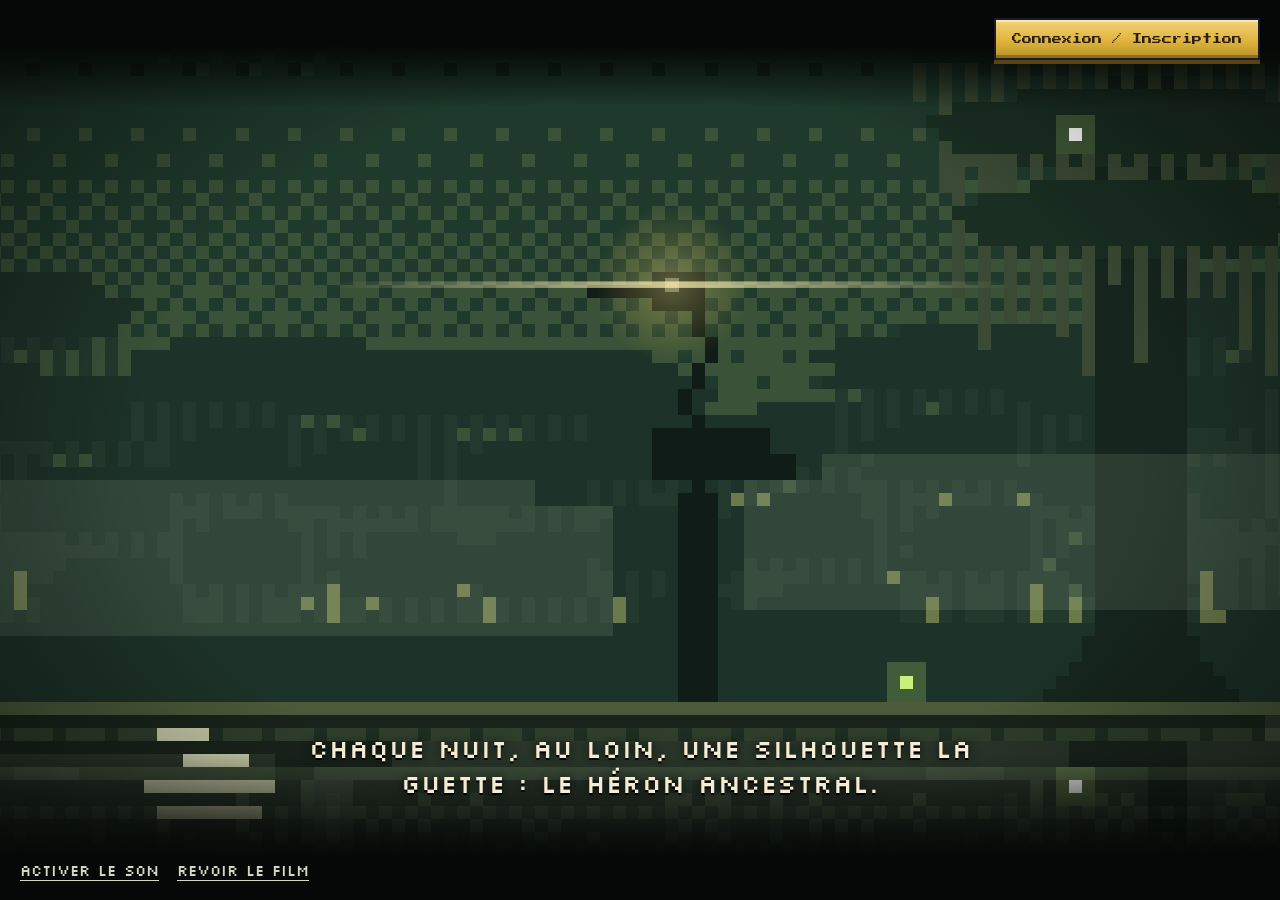
==== commit e6c23966: "L'Île des Colosses, la Tour des Ancêtres et les Maîtrises - les îles du monde en liste (ISLES) : une" ====
--- a/index.html
+++ b/index.html
@@ -43,6 +43,7 @@
 <script src="src/sprites.js"></script>
 <script src="src/looks.js"></script>
 <script src="src/biomes.js"></script>
+<script src="src/colosses.js"></script>
 <script src="src/skills.js"></script>
 <script src="src/items.js"></script>
 <script src="src/tiles.js"></script>
--- a/src/style.css
+++ b/src/style.css
@@ -315,6 +315,7 @@
 .bt-loot { display: flex; align-items: center; justify-content: center; gap: 10px; }
 .bt-loot img { width: 40px; height: 40px; }
 .bt-unlock { color: #1f5a2a; }
+.bt-result .bt-gap { font-size: 14px; color: #8a4a1a; }
 .bt-result .bt-farm-sum { font-size: 15px; color: #5a3a14; }
 .bt-result .bt-farm-next { font-family: var(--pixel); font-size: 9px; color: #7a5a24; animation: keys-wait 0.8s steps(2) infinite; }
 .bt-controls .bt-farm.is-on { color: #1a1c2c; background: linear-gradient(#f3d27a, #c99a3a); border-color: #f3d27a; }
@@ -518,7 +519,18 @@
 
 /* ---------- Carte du monde ---------- */
 #page-map { background: #0f2430; }
-.worldmap { position: absolute; inset: 0; }
+.worldmap { position: absolute; inset: 0; overflow: hidden; touch-action: none; cursor: grab; background: #0f2430 repeat; image-rendering: pixelated; }
+.worldmap.dragging { cursor: grabbing; }
+.worldmap.dragging .wm-stage, .worldmap.dragging .region, .worldmap.dragging .wm-callout { pointer-events: none; }
+#wm-cam { position: absolute; left: 0; top: 0; transform-origin: 0 0; will-change: transform; }
+#worldmap-regions { position: absolute; inset: 0; }
+#wm-ui { position: absolute; inset: 0; z-index: 5; pointer-events: none; }
+#wm-ui > * { pointer-events: auto; }
+.wm-compass { position: absolute; left: 14px; top: 14px; width: 56px; height: 56px; image-rendering: pixelated; pointer-events: none !important; }
+.wm-zoom { position: absolute; left: 14px; bottom: 14px; display: flex; flex-direction: column; gap: 6px; }
+.wm-zoom button { width: 38px; height: 38px; padding: 0; display: grid; place-items: center; font-family: var(--pixel); font-size: 16px; line-height: 1; color: #3a2718; background: linear-gradient(#efe0b4, #e0cc94); border: 2px solid #3a2a18; box-shadow: 0 3px 0 rgba(0, 0, 0, 0.45); cursor: pointer; }
+.wm-zoom button:hover { background: linear-gradient(#fff0c8, #efd8a0); }
+.wm-zoom svg { width: 16px; height: 16px; }
 .region {
   position: absolute; transform: translate(-50%, -50%); display: flex; flex-direction: column; align-items: center; gap: 4px; padding: 6px 10px;
   background: linear-gradient(#efe0b4, #e0cc94); border: 2px solid #3a2a18; box-shadow: 0 4px 0 rgba(0, 0, 0, 0.45); color: var(--ink);
@@ -1304,10 +1316,39 @@
 .cl-don .btn { padding: 8px 10px; font-size: 8px; }
 .bt-clan { font-size: 13px; color: #8fce52; }
 
-/* les Légendaires : une bordure d'or qui scintille */
-.item.rar-legendaire { box-shadow: inset 0 0 0 1px #f0c040, 0 0 14px rgba(240, 192, 64, 0.6); animation: legend-glow 2.2s ease-in-out infinite; }
-.item.rar-legendaire img { filter: drop-shadow(0 0 4px rgba(255, 220, 120, 0.9)); }
-@keyframes legend-glow { 50% { box-shadow: inset 0 0 0 1px #fff0a0, 0 0 22px rgba(255, 220, 120, 0.85); } }
+/* les Légendaires : une bordure orange qui rougeoie */
+.item.rar-legendaire { box-shadow: inset 0 0 0 1px #ff8c1a, 0 0 14px rgba(255, 140, 26, 0.6); animation: legend-glow 2.2s ease-in-out infinite; }
+.item.rar-legendaire img { filter: drop-shadow(0 0 4px rgba(255, 170, 80, 0.9)); }
+@keyframes legend-glow { 50% { box-shadow: inset 0 0 0 1px #ffc070, 0 0 22px rgba(255, 150, 50, 0.85); } }
+
+/* ---------- Les Maîtrises (page de la Voie) ---------- */
+.mastery { display: flex; flex-direction: column; gap: 8px; padding-bottom: 12px; margin-bottom: 6px; border-bottom: 1px solid rgba(224, 180, 58, 0.25); }
+.mastery h2 small, .mastery h3 small { margin-left: 6px; font-family: var(--body); font-size: 13px; color: var(--muted); }
+.mastery h3 { margin: 4px 0 0; font-family: var(--pixel); font-weight: 400; font-size: 9px; color: var(--gold-2); }
+.ms-tease { margin: 0; font-size: 14px; line-height: 1.35; color: var(--muted); }
+.ms-list { display: grid; gap: 6px; }
+.ms-row { display: grid; grid-template-columns: minmax(0, 1fr) 46px; align-items: center; gap: 8px; padding: 6px 8px 6px 10px; background: rgba(0, 0, 0, 0.25); box-shadow: inset 3px 0 0 var(--ms); }
+.ms-name { display: flex; flex-direction: column; gap: 2px; min-width: 0; }
+.ms-name b { font-size: 15px; color: var(--text); }
+.ms-name b i { margin-left: 4px; font-style: normal; font-family: var(--pixel); font-size: 10px; color: var(--ms); }
+.ms-name small { font-size: 13px; line-height: 1.25; color: var(--muted); }
+.ms-up { height: 30px; padding: 0; font-family: var(--pixel); font-size: 9px; color: #2a1d0c; background: linear-gradient(var(--gold-2), var(--gold)); border: 2px solid #3a2a18; }
+.ms-up:disabled { opacity: 0.4; cursor: not-allowed; }
+.ms-awake { display: flex; flex-wrap: wrap; gap: 6px; }
+.ms-awake h3 { flex-basis: 100%; }
+.ms-spell { padding: 6px 9px; font-size: 14px; color: var(--text); background: rgba(0, 0, 0, 0.3); border: 2px solid #3a4a40; }
+.ms-spell.on { color: #2a1d0c; background: linear-gradient(#fff0a0, var(--gold)); border-color: #fff0a0; box-shadow: 0 0 10px rgba(255, 220, 120, 0.5); }
+.ms-spell:disabled { opacity: 0.45; cursor: not-allowed; }
+
+/* ---------- La Tour des Ancêtres ---------- */
+.tower-modes { display: flex; gap: 0; margin-top: 8px; pointer-events: auto; }
+.tower-modes button { padding: 7px 12px; font-family: var(--pixel); font-size: 8px; color: #3a2718; background: #efe0b4; border: 2px solid #3a2a18; }
+.tower-modes button + button { border-left: 0; }
+.tower-modes button.is-on { color: #2a1d0c; background: linear-gradient(var(--gold-2), var(--gold)); }
+#page-tower.ancestral .tower-head h1 { color: #e0d0ff; text-shadow: 0 3px 0 #0a0614, 0 0 18px rgba(160, 120, 255, 0.5); }
+#page-tower.ancestral .tower-head p { color: #b8a8d8; }
+#page-tower.ancestral .tower-side { background: linear-gradient(rgba(30, 20, 50, 0.95), rgba(12, 8, 24, 0.96)); box-shadow: inset 0 0 0 2px #a080e0, inset 0 0 0 4px #0a0614, 0 8px 24px rgba(0, 0, 0, 0.5); }
+#page-tower.ancestral { background: #0a0614; }
 
 /* ---------- Les deux cartes, le cycle ---------- */
 .wm-switch { position: absolute; left: 50%; top: 12px; transform: translateX(-50%); z-index: 4; display: flex; gap: 0; box-shadow: 0 0 0 2px #3a2a18, 0 4px 0 rgba(0, 0, 0, 0.4); }
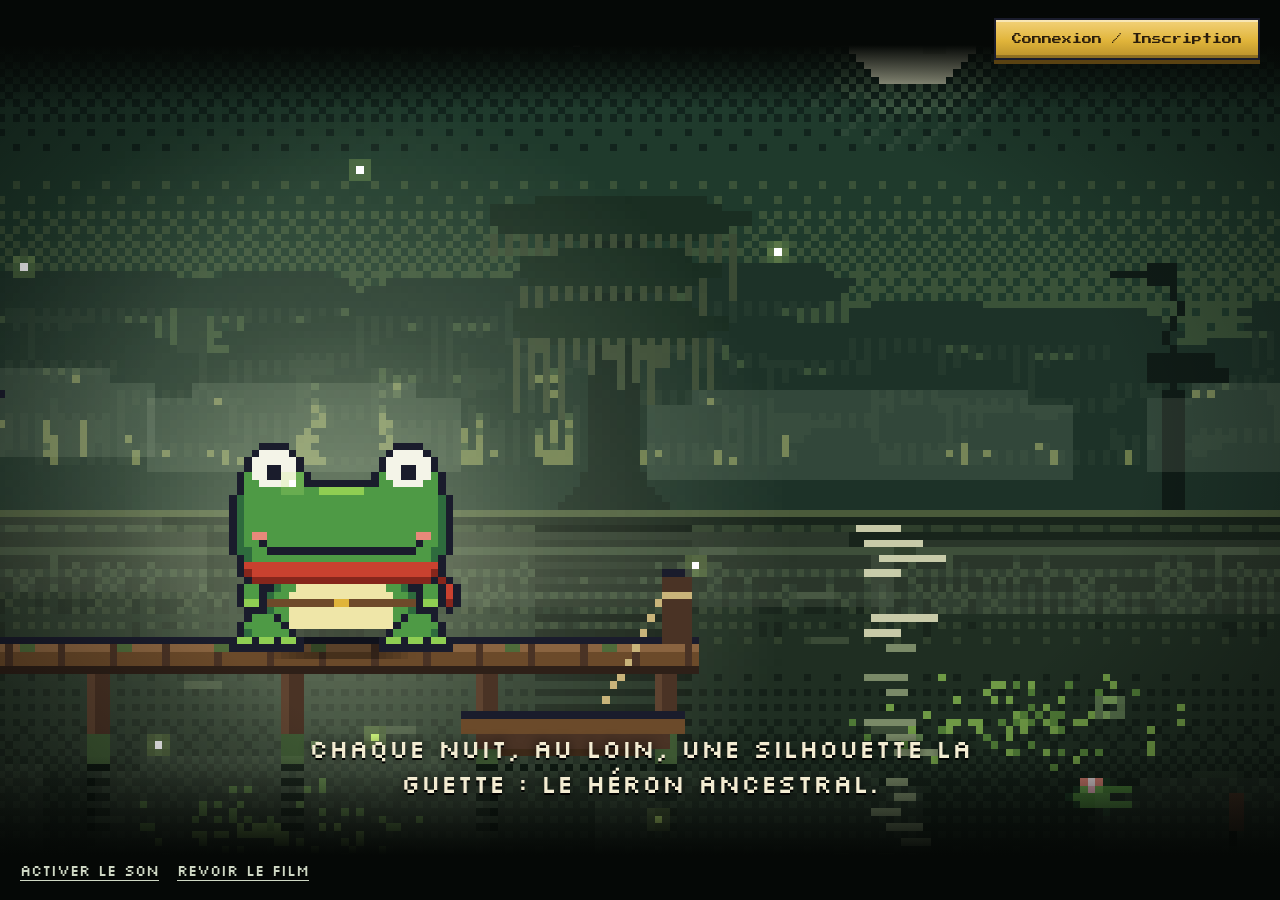
==== commit fffd80af: "L'Archipel des Brumes : six terres de légende après les Colosses - six terres (niveaux 201 à 250) : " ====
--- a/index.html
+++ b/index.html
@@ -44,6 +44,7 @@
 <script src="src/looks.js"></script>
 <script src="src/biomes.js"></script>
 <script src="src/colosses.js"></script>
+<script src="src/archipel.js"></script>
 <script src="src/skills.js"></script>
 <script src="src/items.js"></script>
 <script src="src/tiles.js"></script>
--- a/src/style.css
+++ b/src/style.css
@@ -211,17 +211,17 @@
 .scard-parts .gear b { color: #f4f4e8; }
 .stat-voie { margin: 0; display: flex; align-items: center; gap: 10px; padding: 8px 10px; font-size: 15px; line-height: 1.3; color: var(--soft); background: rgba(0, 0, 0, 0.22); border-left: 3px solid var(--gold); }
 .stat-voie img { width: 28px; height: 28px; flex-shrink: 0; image-rendering: pixelated; }
-.combat-stats { display: flex; flex-direction: column; gap: 8px; padding: 12px; background: rgba(0, 0, 0, 0.22); box-shadow: inset 0 0 0 1px #2a3a31; }
+.combat-stats { display: flex; flex-direction: column; gap: 6px; padding: 10px; background: rgba(0, 0, 0, 0.22); box-shadow: inset 0 0 0 1px #2a3a31; }
 .combat-stats h2 { font-size: 10px; color: var(--gold-2); }
-.cs-list { margin: 0; padding: 0; list-style: none; display: grid; grid-template-columns: repeat(2, minmax(0, 1fr)); gap: 6px 14px; }
-.cs-list li { display: grid; grid-template-columns: 20px minmax(0, 1fr) auto; align-items: center; gap: 8px; padding: 4px 0; border-bottom: 1px solid rgba(51, 68, 58, 0.5); }
-.cs-list img { width: 20px; height: 20px; image-rendering: pixelated; }
-.cs-name { display: flex; flex-direction: column; font-size: 15px; color: var(--text); min-width: 0; }
-.cs-name small { font-size: 12px; line-height: 1.25; color: var(--muted); }
-.cs-list b { font-family: var(--pixel); font-weight: 400; font-size: 10px; color: var(--gold-2); white-space: nowrap; }
-.cs-pas { margin: 0; font-size: 14px; line-height: 1.35; color: var(--soft); }
+.combat-stats h2 small { margin-left: 6px; font-family: var(--body); font-size: 12px; color: var(--muted); }
+.cs-list { margin: 0; padding: 0; list-style: none; display: grid; grid-template-columns: repeat(auto-fill, minmax(118px, 1fr)); gap: 4px; }
+.cs-list li { display: grid; grid-template-columns: 16px minmax(0, 1fr); grid-template-rows: auto auto; column-gap: 6px; align-items: center; padding: 4px 6px; background: rgba(0, 0, 0, 0.25); box-shadow: inset 0 0 0 1px #24322b; cursor: help; }
+.cs-list li:hover { box-shadow: inset 0 0 0 1px var(--gold-3); }
+.cs-list img { grid-row: span 2; width: 16px; height: 16px; image-rendering: pixelated; }
+.cs-name { font-size: 12px; line-height: 1.1; color: var(--muted); min-width: 0; overflow: hidden; text-overflow: ellipsis; white-space: nowrap; }
+.cs-list b { font-family: var(--pixel); font-weight: 400; font-size: 10px; line-height: 1.4; color: var(--gold-2); white-space: nowrap; }
+.cs-pas { margin: 0; font-size: 13px; line-height: 1.3; color: var(--soft); }
 .cs-pas b { color: var(--gold-2); }
-@media (max-width: 1300px) { .cs-list { grid-template-columns: minmax(0, 1fr); } }
 .scard.bump { animation: bump 0.5s ease-out; }
 .float-up { position: absolute; right: 46px; top: 4px; font-family: var(--pixel); font-size: 12px; color: #eaffa0; text-shadow: 0 2px 0 #0b100d; pointer-events: none; animation: float-up 0.9s ease-out forwards; }
 @keyframes shimmer { from { background-position: 100% 0; } to { background-position: -200% 0; } }
@@ -229,18 +229,18 @@
 @keyframes bump { 30% { box-shadow: inset 3px 0 0 var(--c), inset 0 0 0 2px var(--c), 0 0 16px color-mix(in srgb, var(--c) 60%, transparent); } }
 @keyframes float-up { from { opacity: 1; transform: translateY(0); } to { opacity: 0; transform: translateY(-26px); } }
 /* hauts faits et passifs */
-.feats-panel { flex-shrink: 0; max-height: 42%; overflow-y: auto; gap: 10px; }
-.feats-head { display: flex; align-items: baseline; justify-content: space-between; gap: 10px; }
-.feats-head .muted { font-size: 14px; }
-.feats { display: grid; grid-template-columns: repeat(auto-fill, minmax(190px, 1fr)); gap: 8px; }
-.feat { display: flex; align-items: center; gap: 10px; padding: 6px 10px 6px 6px; background: var(--panel-2); box-shadow: inset 0 0 0 1px #2a3a31; }
-.feat img { width: 32px; height: 32px; flex-shrink: 0; }
-.feat span { display: flex; flex-direction: column; min-width: 0; }
-.feat b { font-size: 15px; line-height: 1.15; color: var(--gold-2); }
-.feat small { font-size: 13px; line-height: 1.2; color: var(--muted); }
-.feat.passive { box-shadow: inset 3px 0 0 var(--voie), inset 0 0 0 1px #2a3a31; }
-.feat.passive b { color: var(--voie); }
-.feat.passive img { padding: 2px; background: #0f1512; }
+/* les hauts faits, sur leur double page de l'Album */
+.bk-feats { display: grid; grid-template-columns: repeat(auto-fill, minmax(150px, 1fr)); gap: 6px; }
+.bk-feat { display: flex; align-items: center; gap: 8px; padding: 5px 7px 5px 5px; background: rgba(90, 60, 20, 0.1); box-shadow: inset 0 0 0 1px rgba(90, 60, 20, 0.3); border-radius: 3px; }
+.bk-feat img { width: 30px; height: 30px; flex-shrink: 0; image-rendering: pixelated; }
+.bk-feat span { display: flex; flex-direction: column; min-width: 0; }
+.bk-feat b { font-size: 14px; line-height: 1.1; color: #3a2414; }
+.bk-feat small { font-size: 12px; line-height: 1.2; color: #6a5030; }
+.bk-feat.locked img { filter: grayscale(1) brightness(0.55); opacity: 0.55; }
+.bk-feat.locked b { color: #8a7458; }
+.bk-feat.locked small { color: #9a8468; }
+.bk-feat-h { margin: 10px 0 4px; font-family: var(--pixel); font-weight: 400; font-size: 9px; color: #7a2a14; }
+.bm-3 { background: linear-gradient(90deg, #5a3a0a, #a8781a 40%, #8a6214); }
 #inventory { display: grid; grid-template-columns: repeat(auto-fill, minmax(96px, 1fr)); gap: 8px; }
 .item { position: relative; display: flex; flex-direction: column; align-items: center; gap: 6px; padding: 12px 6px 10px; background: var(--panel-2); border: 2px solid var(--line-2); font-size: 14px; line-height: 1.2; text-align: center; }
 .item img { width: 48px; height: 48px; }
@@ -1340,6 +1340,61 @@
 .ms-spell.on { color: #2a1d0c; background: linear-gradient(#fff0a0, var(--gold)); border-color: #fff0a0; box-shadow: 0 0 10px rgba(255, 220, 120, 0.5); }
 .ms-spell:disabled { opacity: 0.45; cursor: not-allowed; }
 
+/* ---------- Clans : les rôles et les bonus avancés ---------- */
+.cl-role { font-style: normal; font-family: var(--pixel); font-size: 7px; padding: 1px 4px; color: #0b100d; background: var(--gold-2); }
+.cl-role.bras { background: #8ad0ff; }
+.cl-role.veteran { background: #c8a8ff; }
+.cl-role-pick { margin-top: 3px; max-width: 150px; padding: 2px 4px; font: inherit; font-size: 12px; color: var(--text); background: #14201b; border: 1px solid #3a4a40; }
+.cl-myrole { align-self: center; font-family: var(--pixel); font-size: 8px; padding: 6px 8px; color: #0b100d; background: #8ad0ff; }
+.cl-adv-h { margin: 6px 0 0; font-family: var(--pixel); font-weight: 400; font-size: 9px; color: #8ad0ff; }
+.cl-adv-tease { padding: 6px 8px; background: rgba(138, 208, 255, 0.08); box-shadow: inset 2px 0 0 #8ad0ff; }
+
+/* ---------- Les Donjons ---------- */
+.adv-dj { color: #c8b0ff; }
+#page-donjons { background: radial-gradient(ellipse at 40% 20%, #2a2236, #0e0a14 70%); overflow: hidden; }
+.dj-main { position: absolute; inset: 0 400px 0 0; overflow-y: auto; padding: 22px 24px 30px; display: flex; flex-direction: column; gap: 16px; }
+.dj-head h1 { margin: 0; color: #e0d0ff; text-shadow: 0 3px 0 #0a0614; }
+.dj-head p { margin: 6px 0 0; max-width: 720px; font-size: 16px; line-height: 1.4; color: #b8a8d8; }
+.dj-unique { color: #3aff7a; text-shadow: 0 0 8px rgba(58, 255, 122, 0.6); }
+.dj-grid { display: grid; grid-template-columns: repeat(auto-fill, minmax(150px, 1fr)); gap: 12px; }
+.dj-card { position: relative; display: flex; flex-direction: column; align-items: center; gap: 4px; padding: 8px 8px 10px; text-align: center; color: var(--text); background: linear-gradient(#241c30, #16101e); border: 2px solid #3a2e4a; box-shadow: 0 4px 0 rgba(0, 0, 0, 0.45); }
+.dj-card img { width: 96px; height: 80px; image-rendering: pixelated; }
+.dj-card b { font-size: 14px; line-height: 1.15; color: #f0e4ff; }
+.dj-card small { font-size: 12px; color: #a898c8; }
+.dj-card em { font-style: normal; font-family: var(--pixel); font-size: 7px; color: var(--gold-2); }
+.dj-card:hover:not(:disabled) { border-color: #a080e0; transform: translateY(-2px); }
+.dj-card.is-selected { border-color: var(--gold); box-shadow: 0 4px 0 rgba(0, 0, 0, 0.45), 0 0 16px rgba(224, 180, 58, 0.35); }
+.dj-card.done { border-color: #3a8a5a; }
+.dj-card.done em { color: #8fce52; }
+.dj-card.locked { opacity: 0.5; filter: grayscale(0.6); cursor: not-allowed; }
+.dj-bar { width: 100%; height: 5px; background: #0a0610; box-shadow: 0 0 0 1px #2a2236; }
+.dj-bar i { display: block; height: 100%; background: linear-gradient(90deg, #8a5ad0, #e0b43a); }
+.dj-side { position: absolute; z-index: 2; top: 16px; right: 20px; bottom: 16px; width: 370px; overflow-y: auto; gap: 12px; background: linear-gradient(rgba(30, 20, 50, 0.96), rgba(12, 8, 24, 0.97)); box-shadow: inset 0 0 0 2px #a080e0, inset 0 0 0 4px #0a0614, 0 8px 24px rgba(0, 0, 0, 0.5); }
+.dj-title { display: flex; gap: 10px; align-items: center; }
+.dj-title img { width: 72px; height: 60px; flex-shrink: 0; image-rendering: pixelated; }
+.dj-title h2 { margin: 0; color: #f0e4ff; font-size: 12px; line-height: 1.4; }
+.dj-title p { margin: 4px 0 0; font-size: 13px; line-height: 1.3; color: #b8a8d8; }
+.dj-rooms { margin: 0; padding: 0; list-style: none; display: grid; gap: 3px; }
+.dj-rooms li { display: grid; grid-template-columns: 22px minmax(0, 1fr) auto; align-items: center; gap: 8px; padding: 3px 8px; font-size: 13px; background: rgba(0, 0, 0, 0.25); }
+.dj-rooms li span { font-family: var(--pixel); font-size: 8px; color: #a898c8; }
+.dj-rooms li b { font-weight: 400; color: #d8c8f0; overflow: hidden; text-overflow: ellipsis; white-space: nowrap; }
+.dj-rooms li small { color: #8a7aa8; }
+.dj-rooms li.cleared b { color: #8fce52; }
+.dj-rooms li.next { box-shadow: inset 3px 0 0 var(--gold); }
+.dj-rooms li.next b { color: #fff0c0; }
+.dj-rooms li.locked { opacity: 0.6; }
+.dj-rooms li.boss span { color: #ff7a5a; }
+.dj-uniques { display: flex; flex-direction: column; gap: 6px; }
+.dj-uniques p { margin: 0; font-size: 13px; line-height: 1.3; }
+.dj-uq { display: flex; flex-direction: column; gap: 4px; }
+.dj-uq-item { display: flex; align-items: center; gap: 8px; padding: 4px 6px; font-size: 13px; color: #c8ffd8; background: rgba(58, 255, 122, 0.08); box-shadow: inset 0 0 0 1px var(--rar); }
+.dj-uq-item img { width: 22px; height: 22px; image-rendering: pixelated; filter: drop-shadow(0 0 3px rgba(58, 255, 122, 0.8)); }
+@media (max-width: 1000px) { .dj-main { position: static; inset: auto; padding-bottom: 12px; } .dj-side { position: static; width: auto; margin: 0 12px 16px; } #page-donjons { overflow-y: auto; } }
+/* les Uniques : un vert qui rayonne */
+.item.rar-unique { box-shadow: inset 0 0 0 1px #3aff7a, 0 0 14px rgba(58, 255, 122, 0.55); animation: unique-glow 1.8s ease-in-out infinite; }
+.item.rar-unique img { filter: drop-shadow(0 0 4px rgba(90, 255, 140, 0.9)); }
+@keyframes unique-glow { 50% { box-shadow: inset 0 0 0 1px #b0ffc8, 0 0 22px rgba(58, 255, 122, 0.85); } }
+
 /* ---------- La Tour des Ancêtres ---------- */
 .tower-modes { display: flex; gap: 0; margin-top: 8px; pointer-events: auto; }
 .tower-modes button { padding: 7px 12px; font-family: var(--pixel); font-size: 8px; color: #3a2718; background: #efe0b4; border: 2px solid #3a2a18; }
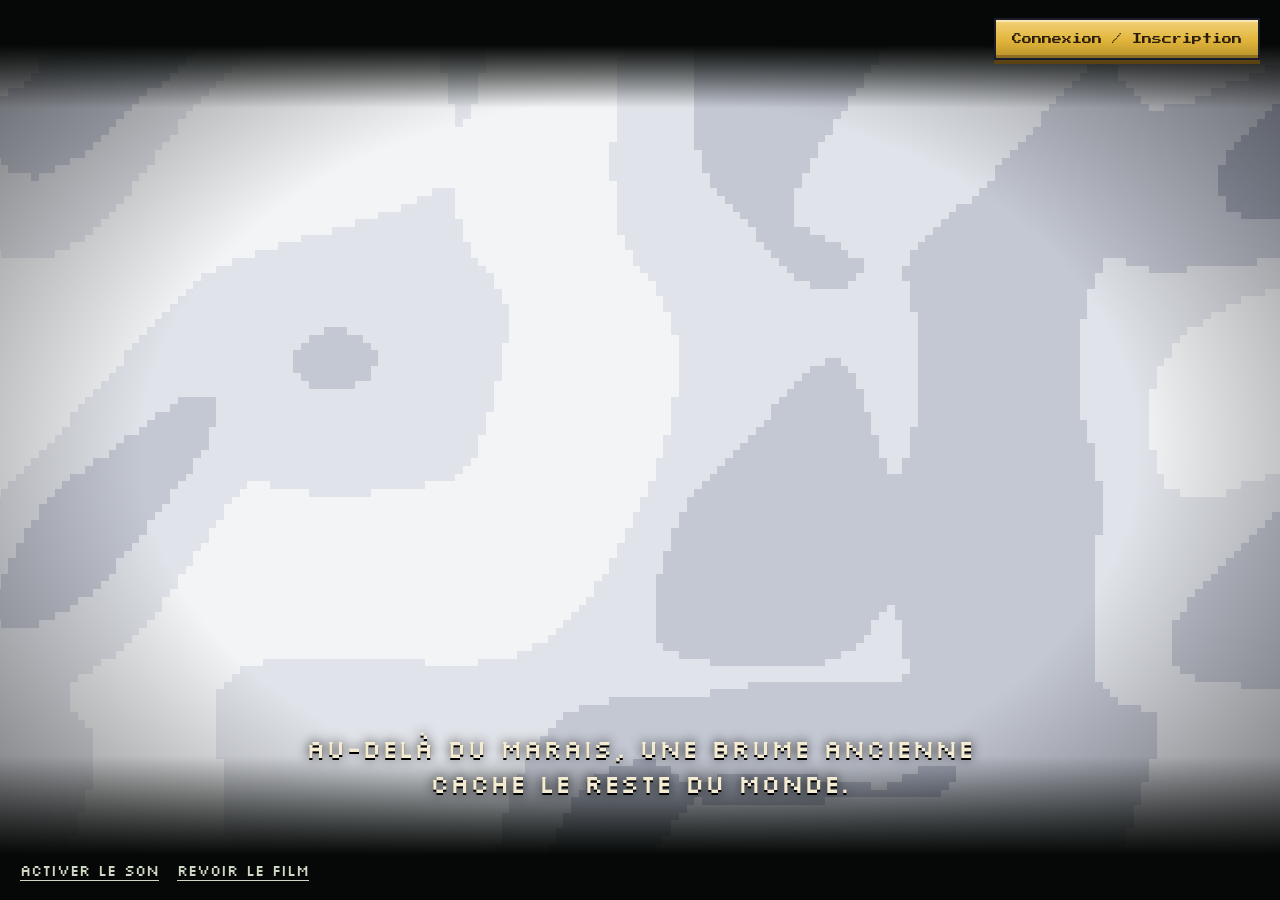
==== commit cc7e54f2: "Le Royaume sous la Terre : six terres sous le monde après l'Archipel - six terres (niveaux 249 à 298" ====
--- a/index.html
+++ b/index.html
@@ -45,6 +45,7 @@
 <script src="src/biomes.js"></script>
 <script src="src/colosses.js"></script>
 <script src="src/archipel.js"></script>
+<script src="src/royaume.js"></script>
 <script src="src/skills.js"></script>
 <script src="src/items.js"></script>
 <script src="src/tiles.js"></script>
--- a/src/style.css
+++ b/src/style.css
@@ -1471,3 +1471,114 @@
   #open-keys, .bt-controls .bt-keys, .bt-key, #bt-auto kbd { display: none; }
   .bt-skill { padding-left: 10px; }
 }
+
+/* ---------- La bourse (lucioles et éclats) et l'événement en cours, dans le menu ---------- */
+.sb-gold { justify-content: space-between; }
+.sb-gold > span { display: flex; align-items: center; gap: 8px; }
+.sb-ecl img { width: 16px; height: 16px; }
+.sb-gold .sb-ecl b { color: #8ff0c8; }
+.sb-event { display: flex; flex-direction: column; gap: 2px; padding: 6px 10px; background: linear-gradient(90deg, rgba(140, 90, 220, 0.38), rgba(140, 90, 220, 0.12)); box-shadow: inset 0 0 0 2px rgba(160, 112, 240, 0.6); animation: glow 2s ease-in-out infinite; }
+.sb-event b { font-family: var(--pixel); font-weight: 400; font-size: 10px; color: #fff; }
+.sb-event span { font-size: 14px; color: #e8dcff; }
+
+/* ---------- Les quêtes du jour, au camp (à gauche ; l'aventure est à droite) ---------- */
+.quests {
+  position: absolute; left: clamp(16px, 3vw, 44px); top: 50%; transform: translateY(-50%); width: 320px; padding: 16px;
+  display: flex; flex-direction: column; gap: 10px;
+  background: rgba(10, 16, 13, 0.55); border: 1px solid rgba(232, 239, 224, 0.12); backdrop-filter: blur(6px); -webkit-backdrop-filter: blur(6px);
+}
+.quests .adv-kicker small { font-family: var(--body); font-size: 13px; letter-spacing: 0; color: var(--muted); }
+.q-list { list-style: none; margin: 0; padding: 0; display: flex; flex-direction: column; gap: 8px; }
+.q { display: flex; align-items: center; gap: 10px; padding: 8px 10px; background: rgba(0, 0, 0, 0.32); border-left: 3px solid var(--line-2); }
+.q.is-done { border-left-color: var(--gold); background: rgba(224, 180, 58, 0.14); }
+.q.is-got { opacity: 0.62; border-left-color: var(--up); }
+.q-txt { flex: 1; min-width: 0; display: flex; flex-direction: column; gap: 4px; }
+.q-txt b { font-size: 15px; font-weight: 600; color: #f4f4e8; }
+.q-txt small { font-size: 13px; line-height: 1.25; color: var(--soft); }
+.q-bar { display: block; height: 5px; background: #0f1512; box-shadow: 0 0 0 1px #0b100d; }
+.q-bar i { display: block; height: 100%; background: linear-gradient(90deg, #a8801f, #f3d27a); }
+.q.is-got .q-bar i { background: var(--up); }
+.q-n { font-family: var(--pixel); font-size: 9px; color: var(--gold-2); white-space: nowrap; }
+.q-ok { font-size: 18px; color: var(--up); }
+.q-claim { padding: 8px 10px; font-size: 8px; animation: glow 1.4s ease-in-out infinite; }
+.q-reward { margin: 0; font-size: 13px; color: var(--muted); }
+.q-reward b { font-weight: 600; color: var(--gold-2); }
+.q-chest { display: flex; align-items: center; gap: 10px; padding: 8px 10px; background: rgba(0, 0, 0, 0.32); box-shadow: inset 0 0 0 1px rgba(224, 180, 58, 0.3); }
+.q-chest img { width: 32px; height: 32px; flex-shrink: 0; }
+.q-chest div { flex: 1; min-width: 0; display: flex; flex-direction: column; gap: 3px; }
+.q-chest b { font-size: 15px; font-weight: 600; color: var(--gold-2); }
+.q-chest small { font-size: 13px; line-height: 1.25; color: var(--soft); }
+.q-chest.is-ready { box-shadow: inset 0 0 0 2px var(--gold), 0 0 14px rgba(224, 180, 58, 0.4); }
+.q-chest.is-open { opacity: 0.62; }
+.q-chest .btn { padding: 9px 12px; font-size: 9px; }
+.q-event { margin: 0; font-size: 13px; line-height: 1.3; color: var(--muted); }
+.q-event b { font-weight: 600; color: #c8b0ff; }
+.q-event.is-on { padding: 6px 8px; color: #e8dcff; background: rgba(140, 90, 220, 0.18); border-left: 3px solid #a070f0; }
+
+/* ---------- La forge, les panoplies, les compagnons (fiche d'un objet) ---------- */
+.fg-badge { position: absolute; top: 4px; left: 4px; padding: 2px 3px; font-style: normal; font-family: var(--pixel); font-size: 7px; color: #0b100d; background: #4fd0a0; box-shadow: 0 0 0 1px #0b100d; }
+.is-selling .fg-badge { left: 24px; }
+.forge, .set-info { display: flex; flex-direction: column; gap: 8px; padding: 10px 12px; background: rgba(79, 208, 160, 0.07); box-shadow: inset 0 0 0 1px rgba(79, 208, 160, 0.35); }
+.forge h3, .set-info h3 { margin: 0; font-family: var(--pixel); font-weight: 400; font-size: 10px; letter-spacing: 1px; color: #8ff0c8; }
+.forge h3 b { color: #fff; }
+.forge h3 small, .set-info h3 small { font-family: var(--body); font-size: 13px; letter-spacing: 0; color: var(--muted); }
+.forge p, .set-info p { margin: 0; font-size: 15px; }
+.fg-pips { display: flex; gap: 3px; }
+.fg-pips i { width: 16px; height: 6px; background: #0f1512; box-shadow: 0 0 0 1px #2a3a31; }
+.fg-pips i.on { background: linear-gradient(#8ff0c8, #2aa07a); }
+.fg-go { align-self: flex-start; padding: 10px 14px; font-size: 9px; }
+.forge .sc-miss { font-size: 14px; color: var(--down); }
+.set-info { background: rgba(58, 255, 122, 0.06); box-shadow: inset 0 0 0 1px rgba(58, 255, 122, 0.35); }
+.set-info h3 { color: #3aff7a; }
+.set-info ul { list-style: none; margin: 0; padding: 0; display: flex; flex-direction: column; gap: 4px; }
+.set-info li { display: flex; gap: 10px; font-size: 15px; color: var(--muted); }
+.set-info li b { min-width: 72px; padding-top: 3px; font-family: var(--pixel); font-weight: 400; font-size: 8px; }
+.set-info li.on { color: #c8ffd8; }
+.set-info li.on b { color: #3aff7a; }
+.pet-fx { list-style: none; margin: 0; padding: 0; display: flex; flex-direction: column; gap: 8px; }
+.pet-fx li { display: flex; flex-direction: column; gap: 3px; font-size: 15px; }
+.pet-fx b { font-family: var(--pixel); font-weight: 400; font-size: 8px; color: var(--gold-2); }
+.pet-fx small { color: var(--muted); }
+.det-head.pet-head img { background: radial-gradient(circle, #2a2240, #0f1512 75%); }
+.dslot.pet-slot.has-pet { border-color: #8a6ab0; background: radial-gradient(circle at 50% 40%, #2a2240, #120e1a 75%); }
+.tab-pet { border-color: #5a4a7a; }
+.tab-pet.is-active { border-color: #a070f0; color: #e8dcff; }
+.item.pet-item.is-equipped { box-shadow: inset 0 0 0 2px #8a6ab0; }
+.item.pet-item b { color: #c8b0ff; }
+.sell-go { display: flex; flex-wrap: wrap; justify-content: flex-end; gap: 8px; }
+.sell-total .btn-ghost.is-armed { color: #fff; background: #1f8a6a; box-shadow: 0 0 0 2px #4fd0a0; }
+.bt-quest { padding: 6px 10px; color: #3a2a0a; background: rgba(224, 180, 58, 0.35); border-left: 3px solid #a8801f; }
+.bt-event { color: #6a3ab0; }
+.bt-pet b { color: #6a3ab0; }
+
+@media (max-width: 900px) {
+  .quests { top: 16px; left: 50%; transform: translateX(-50%); width: min(340px, calc(100% - 32px)); max-height: 46%; overflow-y: auto; }
+  .sb-event { display: none; }
+}
+
+/* ---------- Le Titan de la semaine ---------- */
+#page-titan { background: #0a0814; }
+#titan-bg { position: absolute; inset: 0; width: 100%; height: 100%; object-fit: cover; object-position: 30% 50%; image-rendering: pixelated; }
+.titan-body { position: absolute; inset: 0; overflow-y: auto; padding: 18px 20px 28px 38%; display: flex; flex-direction: column; gap: 14px; }
+.titan-body .panel { background: linear-gradient(rgba(20, 16, 36, 0.93), rgba(12, 10, 24, 0.93)); }
+.tt-head { gap: 8px; }
+.tt-kicker { font-family: var(--pixel); font-size: 9px; letter-spacing: 1px; color: #c8b0ff; }
+.tt-head h1 { margin: 0; font-size: 22px; color: #f4ecff; text-shadow: 0 2px 0 #0b0814, 0 0 14px rgba(160, 112, 240, 0.6); }
+.tt-head p { margin: 0; font-size: 16px; line-height: 1.35; color: #d8d0ec; }
+.tt-hp { height: 28px; margin-top: 4px; }
+.tt-hp i { background: linear-gradient(#b08af0, #6a3ab0); }
+.tt-cols { display: grid; grid-template-columns: minmax(0, 0.85fr) minmax(0, 1.15fr); gap: 14px; align-items: start; }
+.tt-me { gap: 12px; }
+.tt-me .btn { align-self: stretch; }
+.tt-stats { display: grid; grid-template-columns: 1fr 1fr; gap: 10px; }
+.tt-stats span { display: flex; flex-direction: column; gap: 4px; padding: 10px; font-size: 14px; color: #c8bfe0; background: rgba(0, 0, 0, 0.3); box-shadow: inset 0 0 0 1px rgba(160, 112, 240, 0.3); }
+.tt-stats b { font-family: var(--pixel); font-weight: 400; font-size: 14px; color: #fff; }
+.tt-list { list-style: none; margin: 0; padding: 0; display: flex; flex-direction: column; gap: 6px; }
+.tt-list li { display: grid; grid-template-columns: 26px 40px minmax(0, 1fr) auto; align-items: center; gap: 4px 10px; padding: 6px 8px; background: rgba(0, 0, 0, 0.28); }
+.tt-list li.is-me { box-shadow: inset 0 0 0 2px var(--gold); }
+.tt-list img { width: 40px; height: 40px; }
+.tt-pos { font-family: var(--pixel); font-size: 11px; color: var(--gold-2); text-align: center; }
+.tt-dmg { display: flex; flex-direction: column; align-items: flex-end; font-family: var(--pixel); font-size: 11px; color: #fff; }
+.tt-dmg small { font-family: var(--body); font-size: 12px; color: var(--muted); }
+.tt-gift { grid-column: 3 / -1; font-size: 13px; color: #c8b0ff; }
+@media (max-width: 1200px) { .titan-body { padding-left: 20px; } .tt-cols { grid-template-columns: minmax(0, 1fr); } }
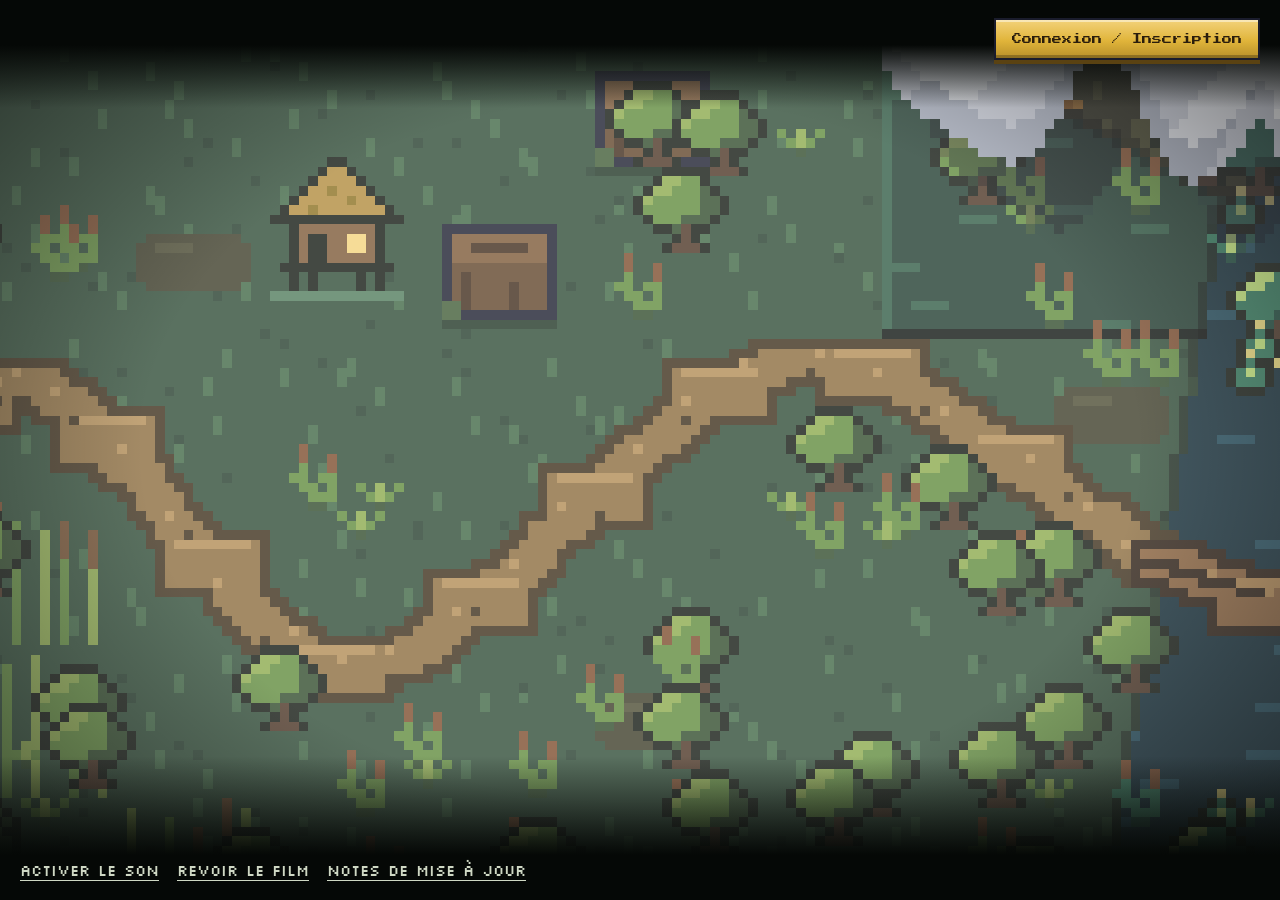
==== commit fb47c9b5: "Notes de mise à jour : la page /patch, et les nouveautés du jeu qui y mènent - patch.html (servie à " ====
--- a/index.html
+++ b/index.html
@@ -37,6 +37,7 @@
 <div class="film-controls">
   <button id="film-sound" class="link" aria-pressed="false">Son coupé</button>
   <button id="film-replay" class="link">Revoir le film</button>
+  <a class="link" href="patch.html">Notes de mise à jour</a>
 </div>
 
 <script src="src/audio.js"></script>
--- a/src/style.css
+++ b/src/style.css
@@ -360,7 +360,7 @@
 .sb-name { font-size: 18px; font-weight: 600; color: #f3e2c0; }
 .sb-gold { display: flex; align-items: center; gap: 8px; padding: 6px 10px; font-size: 16px; color: #d6c09a; background: rgba(0, 0, 0, 0.3); box-shadow: inset 0 0 0 2px rgba(224, 180, 58, 0.25); }
 .sb-gold b { font-family: var(--pixel); font-weight: 400; font-size: 11px; color: #f0ffc8; }
-.luciole { width: 10px; height: 10px; background: #f0ffc8; box-shadow: 0 0 0 2px #c9f07a, 0 0 10px 3px rgba(201, 240, 122, 0.6); animation: blink 2.4s ease-in-out infinite; }
+.luciole { display: inline-block; flex-shrink: 0; vertical-align: -1px; margin: 0 3px; width: 10px; height: 10px; background: #f0ffc8; box-shadow: 0 0 0 2px #c9f07a, 0 0 10px 3px rgba(201, 240, 122, 0.6); animation: blink 2.4s ease-in-out infinite; }
 @keyframes blink { 50% { opacity: 0.55; } }
 .sb-expedition { display: flex; flex-direction: column; gap: 6px; padding: 8px 10px; text-align: left; font-size: 14px; color: #f3e2c0; background: rgba(0, 0, 0, 0.35); border: 2px solid rgba(201, 240, 122, 0.5); }
 .sb-expedition b { font-size: 15px; }
@@ -653,7 +653,9 @@
 .ware2:nth-child(even) .ware2-tag { transform: rotate(2deg); }
 .ware2-tag::before { content: ''; position: absolute; top: -26px; left: 50%; width: 2px; height: 26px; background: #d6c09a; }
 .ware2-tag b { font-size: 17px; text-align: center; line-height: 1.15; }
-.ware2-tag .price { font-family: var(--pixel); font-size: 11px; color: #5a3a14; }
+.ware2-tag .price { font-family: var(--pixel); font-size: 11px; color: #5a3a14; white-space: nowrap; }
+.ware2-tag .price small { font-family: var(--body); font-size: 13px; }
+.shop-card.cramped::before { display: none; }
 .ware2:hover .ware2-icon { transform: translateY(-6px); }
 .ware2.is-selected .ware2-icon { transform: translateY(-8px); }
 .ware2.is-selected .ware2-icon img { filter: drop-shadow(0 0 6px rgba(255, 220, 120, 0.9)) drop-shadow(0 4px 0 rgba(0, 0, 0, 0.45)); animation: ware-bob 1.2s ease-in-out infinite; }
@@ -1582,3 +1584,419 @@
 .tt-dmg small { font-family: var(--body); font-size: 12px; color: var(--muted); }
 .tt-gift { grid-column: 3 / -1; font-size: 13px; color: #c8b0ff; }
 @media (max-width: 1200px) { .titan-body { padding-left: 20px; } .tt-cols { grid-template-columns: minmax(0, 1fr); } }
+
+/* ---------- Le menu sur un écran de portable (moins de 860 px de haut) : tout tient, sans défiler ---------- */
+@media (max-height: 860px) and (min-width: 901px) {
+  #sidebar { gap: 8px; padding: 10px 12px; }
+  .sb-brand { display: none; }
+  .sb-hero { padding: 6px; }
+  #sb-portrait { width: 48px; height: 48px; }
+  .sb-hero-info { gap: 5px; font-size: 14px; }
+  .sb-gold { padding: 4px 10px; }
+  .sb-event { flex-direction: row; align-items: baseline; gap: 8px; padding: 4px 10px; }
+  .sb-menu { gap: 4px; }
+  .menu-btn { padding: 4px 10px; gap: 10px; font-size: 9px; white-space: nowrap; }
+  .menu-btn img { width: 24px; height: 24px; }
+  .menu-sep { margin: 1px 8px; }
+  .mute { width: 34px; height: 34px; }
+}
+@media (max-height: 720px) and (min-width: 901px) { .sb-hero { display: none; } }
+
+/* ---------- Les nouveautés ---------- */
+.news-card { max-width: 640px; }
+.news-list { display: flex; flex-direction: column; gap: 8px; max-height: min(60vh, 520px); overflow-y: auto; }
+.news-row { display: grid; grid-template-columns: 36px minmax(0, 1fr) auto; align-items: center; gap: 12px; padding: 8px 10px; background: rgba(0, 0, 0, 0.25); box-shadow: inset 3px 0 0 var(--gold); }
+.news-row img { width: 32px; height: 32px; }
+.news-row b { display: block; font-size: 16px; color: var(--gold-2); }
+.news-row small { display: block; margin-top: 2px; font-size: 14px; line-height: 1.3; color: var(--soft); }
+.news-row .btn { padding: 8px 10px; font-size: 8px; }
+@media (max-height: 860px) and (min-width: 901px) { .sb-foot > span { display: none; } .sb-foot { justify-content: flex-end; } }
+
+/* ---------- Les donjons : de grandes cartes illustrées qu'on fait glisser ---------- */
+#page-donjons { display: grid; grid-template-columns: minmax(0, 1fr) 360px; background: radial-gradient(ellipse at 40% 30%, #2a1e3a, #0c0a12 70%); }
+#page-donjons .dj-main { position: relative; display: flex; flex-direction: column; gap: 14px; padding: 22px 0 18px; min-width: 0; overflow: hidden; }
+#page-donjons .dj-head { display: flex; align-items: baseline; justify-content: space-between; gap: 12px; padding: 0 28px; }
+#page-donjons .dj-head h1 { color: #e8dcff; text-shadow: 0 2px 0 #0b0814; }
+.dj-count { font-family: var(--pixel); font-size: 10px; color: #c8b0ff; }
+.dj-carousel { position: relative; flex: 1; min-height: 0; display: flex; align-items: center; }
+.dj-viewport { position: relative; flex: 1; height: 100%; overflow: hidden; display: flex; align-items: center; touch-action: pan-y; }
+.dj-track { display: flex; align-items: center; gap: 22px; transition: transform 0.45s cubic-bezier(0.2, 0.8, 0.2, 1); will-change: transform; }
+.dj-card2 {
+  position: relative; flex: 0 0 auto; width: clamp(300px, calc(100vw - 640px), 600px); aspect-ratio: 16 / 10; max-height: 72vh; display: flex; flex-direction: column; justify-content: space-between;
+  background-size: cover; background-position: center; image-rendering: pixelated; cursor: pointer; user-select: none;
+  box-shadow: 0 0 0 3px #0b0814, 0 0 0 5px #4a3a6a, 0 16px 36px rgba(0, 0, 0, 0.6); transform: scale(0.84); filter: brightness(0.55) saturate(0.7); transition: transform 0.4s, filter 0.4s, box-shadow 0.4s;
+}
+.dj-card2.is-active { transform: scale(1); filter: none; cursor: default; box-shadow: 0 0 0 3px #0b0814, 0 0 0 5px #c8a8ff, 0 0 30px rgba(160, 112, 240, 0.45), 0 16px 36px rgba(0, 0, 0, 0.6); }
+.dj-card2.done.is-active { box-shadow: 0 0 0 3px #0b0814, 0 0 0 5px #8fce52, 0 0 30px rgba(143, 206, 82, 0.35), 0 16px 36px rgba(0, 0, 0, 0.6); }
+.dj-c-top { display: flex; justify-content: space-between; padding: 10px 14px; font-family: var(--pixel); font-size: 9px; color: #f4ecff; text-shadow: 0 2px 0 #000; background: linear-gradient(rgba(0, 0, 0, 0.55), rgba(0, 0, 0, 0)); }
+.dj-c-body { display: flex; flex-direction: column; gap: 8px; padding: 40px 18px 16px; background: linear-gradient(rgba(6, 4, 12, 0), rgba(6, 4, 12, 0.85) 38%, rgba(6, 4, 12, 0.95)); }
+.dj-c-body h2 { font-size: 16px; color: #fff; text-shadow: 0 2px 0 #000; letter-spacing: 1px; }
+.dj-c-body p { margin: 0; font-size: 15px; line-height: 1.3; color: #d8d0ec; }
+.dj-c-rooms { display: flex; gap: 4px; }
+.dj-c-rooms i { flex: 1; height: 8px; background: rgba(255, 255, 255, 0.14); box-shadow: inset 0 0 0 1px rgba(0, 0, 0, 0.5); }
+.dj-c-rooms i.guard { height: 10px; margin-top: -1px; }
+.dj-c-rooms i.boss { flex: 1.6; height: 12px; margin-top: -2px; background: rgba(201, 65, 47, 0.35); }
+.dj-c-rooms i.on { background: #8fce52; }
+.dj-c-rooms i.boss.on { background: #e0b43a; }
+.dj-c-rooms i.next { background: #c8a8ff; animation: glow 1.2s ease-in-out infinite; }
+.dj-c-meta { display: flex; flex-wrap: wrap; gap: 4px 16px; font-size: 14px; color: #c8bfe0; }
+.dj-c-meta b { color: #fff; }
+.dj-c-meta b.ok { color: #8fce52; font-family: var(--pixel); font-weight: 400; font-size: 9px; }
+.dj-c-lock { font-size: 17px; color: #ffd0a0 !important; }
+.dj-arrow { position: absolute; z-index: 2; top: 50%; transform: translateY(-50%); width: 44px; height: 64px; font-size: 18px; color: #e8dcff; background: rgba(12, 8, 20, 0.75); border: 2px solid #4a3a6a; }
+.dj-arrow.prev { left: 10px; } .dj-arrow.next { right: 10px; }
+.dj-arrow:hover:not(:disabled) { border-color: #c8a8ff; }
+.dj-arrow:disabled { opacity: 0.25; cursor: default; }
+.dj-dots { display: flex; justify-content: center; flex-wrap: wrap; gap: 6px; padding: 0 28px; }
+.dj-dot { width: 12px; height: 12px; padding: 0; background: #3a2e4a; border: 0; box-shadow: inset 0 0 0 1px #0b0814; }
+.dj-dot.done { background: #5a8a3a; }
+.dj-dot.locked { background: #1a1424; }
+.dj-dot.is-on { background: #e8dcff; box-shadow: 0 0 8px #c8a8ff; }
+#page-donjons .dj-side { position: static; margin: 16px 16px 16px 0; overflow-y: auto; align-items: center; text-align: center; gap: 10px; background: linear-gradient(rgba(22, 16, 36, 0.96), rgba(12, 8, 22, 0.96)); }
+.dj-s-kicker { font-family: var(--pixel); font-size: 9px; letter-spacing: 1px; color: #c8b0ff; }
+.dj-s-foe { width: 170px; height: 170px; display: grid; place-items: center; background: radial-gradient(circle, rgba(160, 112, 240, 0.35), rgba(0, 0, 0, 0) 70%); }
+.dj-s-foe.boss { background: radial-gradient(circle, rgba(224, 80, 60, 0.4), rgba(0, 0, 0, 0) 70%); }
+.dj-s-foe img { width: 150px; height: 150px; animation: ware-bob 2s ease-in-out infinite; }
+.dj-s-name { font-size: 13px; color: #fff; line-height: 1.4; }
+.dj-s-lvl { font-size: 15px; color: var(--muted); }
+.dj-s-lvl b.down { color: var(--down); }
+.dj-s-stats { width: 100%; margin: 0; padding: 0; list-style: none; display: grid; grid-template-columns: repeat(3, minmax(0, 1fr)); gap: 6px; }
+.dj-s-stats li { display: flex; flex-direction: column; gap: 2px; padding: 8px 4px; background: rgba(0, 0, 0, 0.35); box-shadow: inset 0 0 0 1px #3a2e4a; }
+.dj-s-stats span { font-size: 13px; color: #a89ac0; }
+.dj-s-stats b { font-family: var(--pixel); font-weight: 400; font-size: 12px; color: #fff; }
+.dj-s-stats b.down { color: var(--down); } .dj-s-stats b.up { color: var(--up); }
+.dj-s-stats small { font-size: 12px; color: var(--muted); }
+.dj-s-rew { display: flex; flex-wrap: wrap; justify-content: center; gap: 6px; }
+.dj-s-rew span { padding: 4px 8px; font-size: 14px; color: #d8d0ec; background: rgba(0, 0, 0, 0.3); }
+.dj-s-rew b { color: #fff; }
+.dj-s-rew .dj-unique b { color: #3aff7a; }
+.dj-go { align-self: stretch; margin-top: auto; }
+.dj-s-locked { display: flex; flex-direction: column; align-items: center; gap: 10px; margin: auto 0; }
+.dj-s-locked img { width: 144px; height: 120px; filter: grayscale(1) brightness(0.6); }
+@media (max-width: 1100px) { #page-donjons { grid-template-columns: minmax(0, 1fr); overflow-y: auto; } #page-donjons .dj-main { min-height: 520px; } #page-donjons .dj-side { margin: 0 16px 16px; } }
+
+/* ---------- La forge : l'atelier ---------- */
+#page-forge { background: #120c0a; }
+#forge-bg { position: absolute; inset: 0; width: 100%; height: 100%; object-fit: cover; image-rendering: pixelated; }
+.fg-list, .fg-recycle { position: absolute; top: 16px; bottom: 16px; width: 300px; overflow-y: auto; gap: 10px; background: linear-gradient(rgba(30, 20, 14, 0.95), rgba(18, 12, 8, 0.96)); box-shadow: inset 0 0 0 2px #6b4a2a, inset 0 0 0 4px #120c07, 0 8px 24px rgba(0, 0, 0, 0.5); }
+.fg-list { left: 16px; } .fg-recycle { right: 16px; }
+.fg-list h2, .fg-recycle h2 { color: #ffb070; }
+.fg-recycle > p { margin: 0; font-size: 14px; }
+.fg-items { display: flex; flex-direction: column; gap: 6px; }
+.fg-item { position: relative; display: grid; grid-template-columns: 40px minmax(0, 1fr) auto; align-items: center; gap: 8px; padding: 6px 8px; text-align: left; background: rgba(0, 0, 0, 0.35); border: 2px solid var(--rar, #3a2a1e); }
+.fg-item img { width: 36px; height: 36px; }
+.fg-item span { font-size: 14px; line-height: 1.15; }
+.fg-item b { font-family: var(--pixel); font-weight: 400; font-size: 10px; color: #8ff0c8; }
+.fg-item i { position: absolute; top: 2px; right: 4px; font-style: normal; font-family: var(--pixel); font-size: 6px; color: var(--up); }
+.fg-item.is-on { background: rgba(255, 140, 50, 0.18); box-shadow: 0 0 0 2px #ffb070; }
+.fg-anvil { position: absolute; left: 50%; top: 50%; transform: translate(-50%, -62%); width: min(380px, calc(100% - 680px)); min-width: 300px; }
+.fg-card { display: flex; flex-direction: column; align-items: center; gap: 10px; padding: 18px; text-align: center; background: rgba(14, 9, 6, 0.86); box-shadow: 0 0 0 2px #6b4a2a, 0 0 0 4px #120c07, 0 0 40px rgba(255, 120, 40, 0.25); }
+.fg-card h2 { font-size: 12px; color: #fff; line-height: 1.4; }
+.fg-card p { margin: 0; font-size: 15px; color: #e8d8c8; }
+.fg-item-big { position: relative; width: 112px; height: 112px; display: grid; place-items: center; background: radial-gradient(circle, color-mix(in srgb, var(--rar) 40%, transparent), transparent 70%); }
+.fg-item-big img { width: 96px; height: 96px; filter: drop-shadow(0 0 6px var(--rar)); }
+.fg-item-big b { position: absolute; right: 0; bottom: 6px; padding: 2px 5px; font-family: var(--pixel); font-weight: 400; font-size: 11px; color: #0b100d; background: #4fd0a0; box-shadow: 0 0 0 2px #0b100d; }
+.fg-item-big.strike img { animation: fg-strike 0.4s ease-out; }
+@keyframes fg-strike { 20% { transform: translateY(6px) scale(0.94); } 60% { transform: translateY(-4px) scale(1.06); } }
+.fg-pips { display: flex; gap: 4px; }
+.fg-pips i { width: 20px; height: 8px; background: #1a1210; box-shadow: 0 0 0 1px #4a3a2e; }
+.fg-pips i.on { background: linear-gradient(#8ff0c8, #2aa07a); }
+.fg-pips i.next { background: #3a2a1e; box-shadow: 0 0 0 1px #ffb070; animation: glow 1.2s ease-in-out infinite; }
+.fg-stats { width: 100%; margin: 0; padding: 0; list-style: none; display: flex; flex-wrap: wrap; justify-content: center; gap: 6px; }
+.fg-stats li { display: flex; gap: 6px; align-items: baseline; padding: 4px 8px; font-size: 14px; background: rgba(0, 0, 0, 0.35); }
+.fg-stats b { color: #fff; } .fg-stats i { font-style: normal; color: var(--up); }
+.fg-cost { display: flex; flex-wrap: wrap; justify-content: center; gap: 6px 14px; font-size: 14px; color: #e8d8c8; }
+.fg-cost span { display: flex; align-items: center; gap: 5px; }
+.fg-cost img { width: 16px; height: 16px; }
+.fg-cost b { color: #fff; }
+.fg-cost .miss b { color: var(--down); }
+.fg-chance b { color: var(--up); } .fg-chance.risky b { color: #ffb070; }
+.fg-strike { align-self: stretch; font-size: 12px; }
+.fg-warn { font-size: 13px; color: var(--muted); }
+.fg-msg { padding: 6px 10px; font-size: 15px !important; }
+.fg-card.win .fg-msg { color: #c8ffd8 !important; background: rgba(79, 208, 160, 0.18); }
+.fg-card.fail .fg-msg { color: #ffd0c8 !important; background: rgba(201, 65, 47, 0.2); }
+.fg-max { color: #8ff0c8 !important; }
+.fg-picks { display: flex; flex-wrap: wrap; gap: 4px; }
+.fg-picks .tab { padding: 4px 8px; font-size: 13px; }
+.fg-grid { display: grid; grid-template-columns: repeat(auto-fill, minmax(52px, 1fr)); gap: 6px; }
+.fg-cell { position: relative; aspect-ratio: 1; padding: 4px; background: rgba(0, 0, 0, 0.35); border: 2px solid var(--rar, #3a2a1e); }
+.fg-cell img { width: 100%; height: 100%; }
+.fg-cell b { position: absolute; left: 2px; top: 2px; font-family: var(--pixel); font-weight: 400; font-size: 6px; color: #0b100d; background: #4fd0a0; padding: 1px 2px; }
+.fg-cell.is-on { background: rgba(79, 208, 160, 0.25); box-shadow: 0 0 0 2px #4fd0a0; }
+.fg-cell.is-on::after { content: '✓'; position: absolute; right: 2px; bottom: 0; font-size: 14px; color: #8ff0c8; }
+.fg-total { display: flex; flex-direction: column; gap: 8px; margin-top: auto; padding-top: 8px; border-top: 1px solid #3a2a1e; font-size: 15px; }
+.fg-total b { color: #8ff0c8; }
+.fg-total .btn.is-armed { color: #fff; background: #1f8a6a; }
+@media (max-width: 1100px) {
+  #page-forge { overflow-y: auto; display: flex; flex-direction: column; gap: 12px; padding: 12px; }
+  #forge-bg { position: fixed; }
+  .fg-list, .fg-recycle, .fg-anvil { position: relative; inset: auto; transform: none; width: auto; min-width: 0; left: auto; right: auto; top: auto; bottom: auto; max-height: none; }
+}
+
+/* ---------- La fiche d'un objet, simple ---------- */
+.det2 { display: flex; flex-direction: column; gap: 10px; }
+.det2-head { display: flex; align-items: center; gap: 12px; }
+.det2-head img { width: 64px; height: 64px; padding: 4px; background: #0f1512; box-shadow: 0 0 0 2px var(--rar, var(--line-2)), 0 0 10px color-mix(in srgb, var(--rar, transparent) 40%, transparent); }
+.det2-head h3 { margin: 0 0 3px; font-size: 19px; line-height: 1.15; color: var(--rar, #fff); }
+.det2-head span { font-size: 14px; color: var(--muted); }
+.det2-head span b { color: var(--rar, var(--text)); font-weight: 600; }
+.det2-head span b.on { color: var(--up); }
+.det2-chips { display: flex; gap: 4px; margin-top: 4px; }
+.det2-chip { padding: 1px 6px; font-size: 12px; color: #0b100d; background: #c8bfa8; }
+.det2-chip.fg { background: #4fd0a0; } .det2-chip.set { background: #3aff7a; }
+.det2-stats { margin: 0; padding: 0; list-style: none; display: grid; grid-template-columns: repeat(2, minmax(0, 1fr)); gap: 6px; }
+.det2-stats li { display: grid; grid-template-columns: minmax(0, 1fr) auto 48px; align-items: baseline; gap: 6px; padding: 6px 8px; background: rgba(0, 0, 0, 0.3); font-size: 15px; }
+.det2-stats b { font-family: var(--pixel); font-weight: 400; font-size: 11px; color: #fff; }
+.det2-stats i { font-style: normal; font-size: 13px; text-align: right; }
+.det2-stats i.up { color: var(--up); } .det2-stats i.down { color: var(--down); }
+.det2-actions { display: flex; flex-wrap: wrap; gap: 6px; }
+.det2-actions .btn { padding: 9px 12px; font-size: 9px; }
+.det2-why { margin: 0; font-size: 14px; }
+.det2-more summary { cursor: pointer; font-size: 14px; color: var(--muted); }
+.det2-more p { margin: 6px 0 0; font-size: 14px; line-height: 1.35; color: var(--soft); }
+.det2-more .set-info { margin-top: 8px; }
+.det2-empty { margin: 0; }
+
+/* la fiche de l'objet choisi reste visible en bas de l'inventaire */
+#details { position: sticky; bottom: -18px; z-index: 2; margin: 4px -18px -18px; padding: 14px 18px 16px; background: linear-gradient(#1c2721, #141c18); box-shadow: 0 -10px 18px rgba(0, 0, 0, 0.55), inset 0 2px 0 var(--gold-3); }
+#details:empty { display: none; }
+
+/* ---------- La Voie : « Mon build » ---------- */
+.deck-head { display: flex; align-items: center; justify-content: space-between; gap: 10px; }
+.deck-build { padding: 8px 12px; font-size: 9px; }
+.build { position: absolute; z-index: 6; inset: 14px; display: flex; align-items: stretch; justify-content: center; background: rgba(6, 10, 8, 0.6); }
+.bd-card { width: min(1100px, 100%); display: flex; flex-direction: column; gap: 14px; padding: 18px 20px; overflow-y: auto; background: linear-gradient(#1c2721, #121a16); box-shadow: inset 0 0 0 2px var(--line), inset 0 0 0 4px #0f1512, 0 12px 32px rgba(0, 0, 0, 0.6); }
+.bd-head { display: flex; align-items: center; gap: 16px; flex-wrap: wrap; }
+.bd-head > div:first-child { flex: 1; min-width: 240px; }
+.bd-head h2 { font-size: 14px; }
+.bd-head p { margin: 6px 0 0; font-size: 15px; color: var(--soft); }
+.bd-me { display: flex; gap: 8px; }
+.bd-me span { padding: 6px 10px; font-size: 14px; color: var(--muted); background: rgba(0, 0, 0, 0.3); }
+.bd-me b { font-family: var(--pixel); font-weight: 400; font-size: 11px; color: var(--gold-2); }
+.bd-deck { display: grid; grid-template-columns: repeat(5, minmax(0, 1fr)); gap: 10px; }
+.bd-slot { position: relative; display: flex; flex-direction: column; align-items: center; gap: 6px; padding: 12px 8px; min-height: 140px; text-align: center; background: rgba(0, 0, 0, 0.3); border: 2px solid var(--voie, var(--line-2)); }
+.bd-slot img { width: 44px; height: 44px; }
+.bd-slot b { font-size: 15px; line-height: 1.15; }
+.bd-slot small { font-size: 13px; color: var(--muted); }
+.bd-slot i { position: absolute; top: 4px; right: 6px; font-style: normal; color: var(--down); opacity: 0; }
+.bd-slot:hover i { opacity: 1; }
+.bd-slot.base { border-style: double; border-width: 4px; }
+.bd-slot.empty { justify-content: center; border-style: dashed; border-color: var(--line-2); color: var(--muted); }
+.bd-slot.empty span { font-family: var(--pixel); font-size: 16px; color: #3d5145; }
+.bd-slot.off { opacity: 0.55; }
+.bd-h { margin: 4px 0 0; font-family: var(--pixel); font-weight: 400; font-size: 10px; color: var(--gold); }
+.bd-spells { display: grid; grid-template-columns: repeat(auto-fill, minmax(250px, 1fr)); gap: 8px; }
+.bd-spell { position: relative; display: grid; grid-template-columns: 40px minmax(0, 1fr) 20px; align-items: start; gap: 10px; padding: 10px; text-align: left; background: rgba(0, 0, 0, 0.3); border: 2px solid transparent; box-shadow: inset 4px 0 0 var(--voie); }
+.bd-spell:hover:not(:disabled) { border-color: var(--voie); }
+.bd-spell img { width: 36px; height: 36px; }
+.bd-spell b { display: block; font-size: 15px; }
+.bd-spell small { display: block; margin-top: 2px; font-size: 13px; color: var(--gold-2); }
+.bd-spell em { display: block; margin-top: 4px; font-style: normal; font-size: 13px; line-height: 1.3; color: var(--soft); }
+.bd-spell i { font-style: normal; font-size: 16px; color: var(--muted); }
+.bd-spell.in { background: color-mix(in srgb, var(--voie) 16%, rgba(0, 0, 0, 0.3)); border-color: var(--voie); }
+.bd-spell.in i { color: var(--up); }
+.bd-spell.off { opacity: 0.5; }
+.bd-spell:disabled { cursor: default; opacity: 0.6; }
+@media (max-width: 900px) { .bd-deck { grid-template-columns: repeat(2, minmax(0, 1fr)); } .build { position: fixed; inset: 64px 0 0; } }
+
+/* ---------- Les clans : le journal sous l'Alpha, le chat ---------- */
+.cl-log-in { width: 100%; margin-top: 6px; padding-top: 10px; border-top: 1px solid rgba(160, 220, 220, 0.18); text-align: left; }
+.cl-log-in ul { list-style: none; margin: 8px 0 0; padding: 0; display: flex; flex-direction: column; gap: 6px; max-height: 260px; overflow-y: auto; }
+.cl-log-in li { display: flex; justify-content: space-between; gap: 8px; font-size: 14px; line-height: 1.3; color: #c8e0da; }
+.cl-log-in small { flex-shrink: 0; color: var(--muted); }
+.cl-chat { gap: 8px; }
+.cl-chat-list { list-style: none; margin: 0; padding: 0; display: flex; flex-direction: column; gap: 6px; height: 280px; overflow-y: auto; }
+.cl-chat-list li { display: flex; flex-direction: column; gap: 2px; align-self: flex-start; max-width: 88%; padding: 6px 10px; font-size: 15px; background: rgba(0, 0, 0, 0.35); box-shadow: inset 3px 0 0 #3f7a6a; }
+.cl-chat-list li.me { align-self: flex-end; box-shadow: inset -3px 0 0 var(--gold); background: rgba(224, 180, 58, 0.1); }
+.cl-chat-list b { font-size: 13px; color: var(--gold-2); }
+.cl-chat-list span { color: #e8f4f0; word-break: break-word; }
+.cl-chat-list small { font-size: 11px; color: var(--muted); }
+.cl-chat-empty { align-self: center !important; box-shadow: none !important; color: var(--muted); }
+.cl-chat-form { display: flex; gap: 6px; }
+.cl-chat-form input { flex: 1; min-width: 0; padding: 8px 10px; font: inherit; font-size: 15px; color: var(--text); background: #0f1512; border: 2px solid var(--line-2); }
+.cl-chat-form input:focus { outline: none; border-color: var(--gold); }
+.cl-chat-form .btn { padding: 8px 12px; font-size: 9px; }
+.rk-clan .rk-line { cursor: default; }
+.rk-clan .clan-emb { width: 40px; height: 40px; }
+.rk-clan i.war { color: #ff8a7a; font-style: normal; }
+
+/* ---------- Le Titan, animé : tes attaques en haut à gauche, les plus grands coups à droite, ses PV en bas ---------- */
+#page-titan .titan-body { padding: 0; display: block; pointer-events: none; }
+#page-titan .titan-body > * { pointer-events: auto; }
+#titan-bg { object-position: 50% 60%; }
+.tt-center { position: absolute; left: 50%; top: 50%; transform: translate(-50%, -50%); }
+.tt-me2 { position: absolute; top: 16px; left: 16px; width: 290px; gap: 10px; }
+.tt-left { display: flex; align-items: baseline; gap: 8px; flex-wrap: wrap; }
+.tt-left > b { font-family: var(--pixel); font-weight: 400; font-size: 28px; color: #fff; text-shadow: 0 0 12px rgba(160, 112, 240, 0.8); }
+.tt-left > span { font-size: 15px; color: #c8bfe0; }
+.tt-left .pips { width: 100%; }
+.tt-left .pips i { width: 26px; height: 10px; }
+.tt-top2 { position: absolute; top: 16px; right: 16px; width: 330px; max-height: calc(100% - 200px); overflow-y: auto; gap: 8px; }
+.tt-top2 .tt-list li { grid-template-columns: 22px 32px minmax(0, 1fr) auto; padding: 4px 6px; }
+.tt-top2 .tt-list img { width: 32px; height: 32px; }
+.tt-top2 .tt-dmg { font-size: 10px; }
+.tt-note { margin: 0; font-size: 13px; line-height: 1.3; color: #a89ac0; }
+.tt-bottom { position: absolute; left: 50%; bottom: 18px; transform: translateX(-50%); width: min(780px, calc(100% - 32px)); display: flex; flex-direction: column; align-items: center; gap: 6px; text-align: center; }
+.tt-bottom h1 { margin: 0; font-size: 22px; color: #f4ecff; text-shadow: 0 2px 0 #0b0814, 0 0 16px rgba(160, 112, 240, 0.8); }
+.tt-bottom .tt-kicker { text-shadow: 0 2px 0 #000; }
+.tt-bottom .tt-hp { width: 100%; height: 30px; box-shadow: 0 0 0 3px #0b0814, 0 0 0 5px #4a3a6a, 0 6px 18px rgba(0, 0, 0, 0.6); }
+.tt-bottom .tt-hp i { transition: width 1.2s cubic-bezier(0.2, 0.8, 0.2, 1); }
+.tt-bottom .tt-hp em { font-family: var(--pixel); font-size: 10px; }
+@media (max-width: 1000px) {
+  #page-titan .titan-body { overflow-y: auto; pointer-events: auto; display: flex; flex-direction: column; gap: 10px; padding: 12px; }
+  .tt-me2, .tt-top2, .tt-bottom { position: relative; inset: auto; transform: none; width: auto; max-height: none; }
+}
+.cl-mid { display: flex; flex-direction: column; gap: 14px; min-width: 0; }
+.cl-mid .cl-chat-list { height: 240px; }
+
+/* ---------- Petits écrans : rien ne se chevauche ---------- */
+@media (max-width: 900px) {
+  #page-camp { overflow-y: auto; }
+  #page-camp .quests, #page-camp #adventure { position: relative; z-index: 2; inset: auto; transform: none; width: auto; max-height: none; margin: 12px; }
+  #page-camp #adventure { margin-top: 42vh; }
+  .perso-layout { display: flex; flex-direction: column; }
+  .perso-layout > .sheet, .perso-side { flex-shrink: 0; }
+  .doll { grid-template-columns: 64px minmax(0, 1fr) 64px; gap: 8px; }
+  .dslot .dname { font-size: 10px; }
+  .views { flex-wrap: wrap; justify-content: center; }
+  .views .tab { padding: 2px 6px; font-size: 11px; }
+  #page-forge > * { flex-shrink: 0; }
+  .fg-list { max-height: 320px; }
+}
+.tw-spells { display: flex; flex-wrap: wrap; align-items: center; gap: 4px; }
+.tw-spells i { margin: 0; white-space: nowrap; }
+
+/* ---------- Dernier tour : les titres sur deux lignes ne se chevauchent plus ---------- */
+h1 { line-height: 1.3; }
+.cl-head { flex-wrap: wrap; }
+.cl-head > div { flex: 1 1 220px; }
+.wm-switch button { white-space: nowrap; }
+
+/* ---------- Les donjons : de grandes cartes, l'illustration en haut, le texte dessous ---------- */
+.dj-viewport { container-type: size; }
+.dj-card2 { width: min(78cqw, calc((100cqh - 190px) * 16 / 9)); min-width: 260px; aspect-ratio: auto; max-height: none; justify-content: flex-start; background: #0c0a14; }
+.dj-c-art { position: relative; aspect-ratio: 16 / 9; background-size: cover; background-position: center; image-rendering: pixelated; }
+.dj-c-top { position: absolute; top: 0; left: 0; right: 0; }
+.dj-c-body { padding: 14px 18px 16px; background: linear-gradient(#171026, #0c0a14); box-shadow: inset 0 2px 0 rgba(200, 168, 255, 0.25); }
+.dj-c-body h2 { font-size: 18px; }
+.dj-c-body p { font-size: 16px; }
+.dj-s-kicker { margin-top: auto; }
+@media (min-height: 800px) { .dj-s-foe { width: 230px; height: 230px; } .dj-s-foe img { width: 200px; height: 200px; } .dj-s-name { font-size: 15px; } }
+
+/* ---------- La boutique sur un petit écran : la fiche rangée sur le mur de droite ---------- */
+.shop-card.aside { width: 360px; grid-template-columns: minmax(0, 1fr); gap: 10px; }
+.shop-card.aside .sc-id { max-width: none; }
+.shop-card.aside .sc-buy { flex-direction: row; justify-content: space-between; }
+
+/* ---------- Le téléphone ---------- */
+@media (max-width: 900px) {
+  #main { height: calc(100vh - var(--sbh, 64px)); height: calc(100dvh - var(--sbh, 64px)); }
+  .build { inset: var(--sbh, 64px) 0 0; }
+  .menu-sep { display: none; }
+  .menu-btn { position: relative; }
+  .menu-btn .badge { top: -5px; right: -5px; transform: none; min-width: 16px; padding: 2px 3px; font-size: 7px; }
+  #page-camp #adventure { margin-top: 300px; }
+  .attr-head { flex-wrap: wrap; }
+  .attr-head h2 { flex: 1 0 100%; }
+  .attr-actions { justify-content: flex-start; }
+  .det2-stats { grid-template-columns: minmax(0, 1fr); }
+}
+@media (max-width: 700px) {
+  /* le Temple : on fait défiler l'arbre, le deck vient dessous */
+  #page-skills { overflow-y: auto; }
+  .temple-head { top: 12px; left: 12px; right: 12px; max-width: none; padding: 10px 12px; }
+  .temple-head h1 { font-size: 15px; }
+  .temple-head p { font-size: 14px; }
+  .temple-side { left: 12px; right: 12px; bottom: auto; width: auto; height: auto; overflow: visible; margin-bottom: 16px; }
+  .tpath.mini { transform: translate(-50%, -50%); max-width: none; padding: 4px 8px; gap: 6px; clip-path: none; box-shadow: inset 0 -3px 0 var(--voie), 0 4px 10px rgba(0, 0, 0, 0.5); }
+  .tpath.mini b { display: none; }
+  .tpath.mini img { width: 20px; height: 20px; }
+  .tpath.mini small { font-size: 12px; white-space: nowrap; }
+  .tsummit small { display: none; }
+  /* la boutique : Gamako en bandeau, puis l'enseigne, l'étal en grille et la fiche */
+  #page-shop { overflow-y: auto; display: flex; flex-direction: column; background: #2a1d12; }
+  #page-shop .shop-sign { position: relative; inset: auto; order: 1; margin: 250px 12px 0; max-width: none; }
+  #page-shop .shop-wares { position: relative; order: 2; display: grid; grid-template-columns: repeat(3, minmax(0, 1fr)); gap: 12px 8px; margin: 14px 12px; }
+  #page-shop .ware2 { width: auto; flex: none; }
+  #page-shop .ware2-icon { width: 100%; height: 76px; }
+  #page-shop .ware2-icon img { width: 60px; height: 60px; margin-bottom: 8px; }
+  #page-shop .ware2-tag { margin-top: 6px; min-width: 0; width: 100%; padding: 6px 4px; transform: none; }
+  #page-shop .ware2-tag::before { display: none; }
+  #page-shop .ware2-tag b { font-size: 14px; }
+  #page-shop .ware2-tag .price { font-size: 9px; }
+  #page-shop .shop-card { position: relative; order: 3; width: auto; margin: 0 12px 16px; }
+  #page-shop .shop-card::before { display: none; }
+  #page-shop .bubble { top: 10px; left: 12px; right: auto; max-width: 48%; padding: 8px 10px; font-size: 14px; }
+  #page-shop .bubble::after { display: none; }
+  /* le Titan : lui en haut, ses PV dessous, puis tes attaques et les plus grands coups */
+  #titan-bg { height: 340px; bottom: auto; }
+  #page-titan .titan-body { padding: 12px; }
+  .tt-bottom { order: -1; margin-top: 214px; }
+  .tt-bottom h1 { font-size: 17px; }
+  /* la Cascade : les panneaux l'un sous l'autre, devant le décor */
+  #page-dojo { display: flex; flex-direction: column; }
+  .dojo-head { position: relative; inset: auto; margin: 12px; flex-direction: column; align-items: stretch; }
+  .dojo-head h1 { font-size: 15px; }
+  .dojo-head p { font-size: 14px; }
+  .dojo-tabs button { flex: 1; }
+  .dojo-body { position: relative; inset: auto; z-index: 2; flex: 1; min-height: 0; overflow-y: auto; padding: 0 12px 16px; display: flex; flex-direction: column; gap: 12px; }
+  .dojo-body > * { position: relative !important; inset: auto !important; transform: none !important; width: auto !important; max-width: none !important; margin: 0 !important; }
+  .dojo-body > .cz-plate { display: none; }
+  /* le classement : le nom d'abord, le score dessous */
+  .rk-line, .rk-row:has(.rk-gift) .rk-line { grid-template-columns: 26px 40px minmax(0, 1fr); gap: 2px 10px; padding: 10px 12px; }
+  .rk-line > img, .rk-line > .clan-emb { width: 40px; height: 40px; grid-row: span 2; }
+  .rk-pos { grid-row: span 2; font-size: 12px; }
+  .rk-name b { font-size: 17px; }
+  .rk-name small { font-size: 13px; }
+  .rk-metric { grid-column: 3; text-align: left; font-size: 14px; }
+  .rk-detail { padding: 10px 12px 14px; }
+  /* les clans */
+  .cl-head { padding: 12px; gap: 10px; }
+  .cl-head h1 { font-size: 15px; }
+  .cl-head p { font-size: 14px; }
+}
+@media (max-width: 700px) {
+  .dj-arrow { display: none; }
+  .dj-dots { gap: 10px; }
+  .dj-dot { width: 18px; height: 18px; }
+  .tt-kicker { line-height: 1.7; }
+}
+
+/* ---------- Le bouclier, sous les PV ---------- */
+.bt-shield { height: 8px; margin-top: 5px; background: #0b1820; box-shadow: 0 0 0 2px #0b0705, 0 0 0 3px #2a5a7a; }
+.bt-shield[hidden] { display: none; }
+.bt-shield span { display: block; height: 100%; background: linear-gradient(#d8f2ff, #5aa8d8); box-shadow: 0 0 8px rgba(156, 216, 248, 0.7); transition: width 0.25s; }
+.bt-card.enemy .bt-shield { transform: scaleX(-1); }
+
+/* ---------- La fiche d'objet : ce qu'on porte, en bas ---------- */
+.det2-cmp { display: flex; flex-direction: column; gap: 6px; padding: 8px 10px; background: rgba(0, 0, 0, 0.25); box-shadow: inset 3px 0 0 var(--rar, var(--line-2)); }
+.det2-cmp-k { font-family: var(--pixel); font-size: 8px; letter-spacing: 1px; color: var(--muted); }
+.det2-cmp-it { display: flex; align-items: center; gap: 10px; }
+.det2-cmp-it img { width: 34px; height: 34px; }
+.det2-cmp-it b { display: block; font-size: 15px; color: var(--rar); }
+.det2-cmp-it small { font-size: 13px; color: var(--muted); }
+.det2-cmp-stats li { background: rgba(0, 0, 0, 0.2); }
+.det2-cmp-stats b { color: #c8d4cc; }
+
+/* ---------- Les donjons : nettoyé, ou l'heure d'attente ---------- */
+.dj-c-meta b.wait { color: #ffb07a; font-family: var(--body); font-size: 14px; font-weight: 700; }
+.dj-s-foe.done img { filter: grayscale(0.85) brightness(0.7); animation: none; }
+.dj-s-note { margin: 0; font-size: 13px; line-height: 1.3; color: #a89ac0; }
+
+/* ---------- Les cartes des donjons, animées ---------- */
+.dj-c-cv { position: absolute; inset: 0; width: 100%; height: 100%; image-rendering: pixelated; }
+
+/* ---------- Le classement : les mutations (leur aura et leur titre) ---------- */
+.rk-name b i.rk-mut { color: var(--g); background: color-mix(in srgb, var(--g) 14%, transparent); box-shadow: inset 0 0 0 1px var(--g), 0 0 8px color-mix(in srgb, var(--g) 50%, transparent); font-family: var(--body); font-size: 13px; text-transform: none; }
+
+/* ---------- La mutation : l'aura (à masquer) et le titre au choix ---------- */
+.mu-look { display: flex; flex-wrap: wrap; align-items: center; gap: 8px; }
+.mu-look .btn { padding: 6px 10px; font-size: 9px; }
+.mu-titles { display: flex; flex-wrap: wrap; align-items: center; gap: 4px; }
+.mu-titles small { color: var(--muted); font-size: 13px; }
+.mu-titles .tab { padding: 3px 8px; font-size: 13px; }
+
+/* ---------- Les nouveautés : le lien vers les notes de mise à jour ---------- */
+.news-foot { display: flex; flex-wrap: wrap; justify-content: space-between; align-items: center; gap: 10px; }
+.news-foot .btn-ghost { text-decoration: none; }
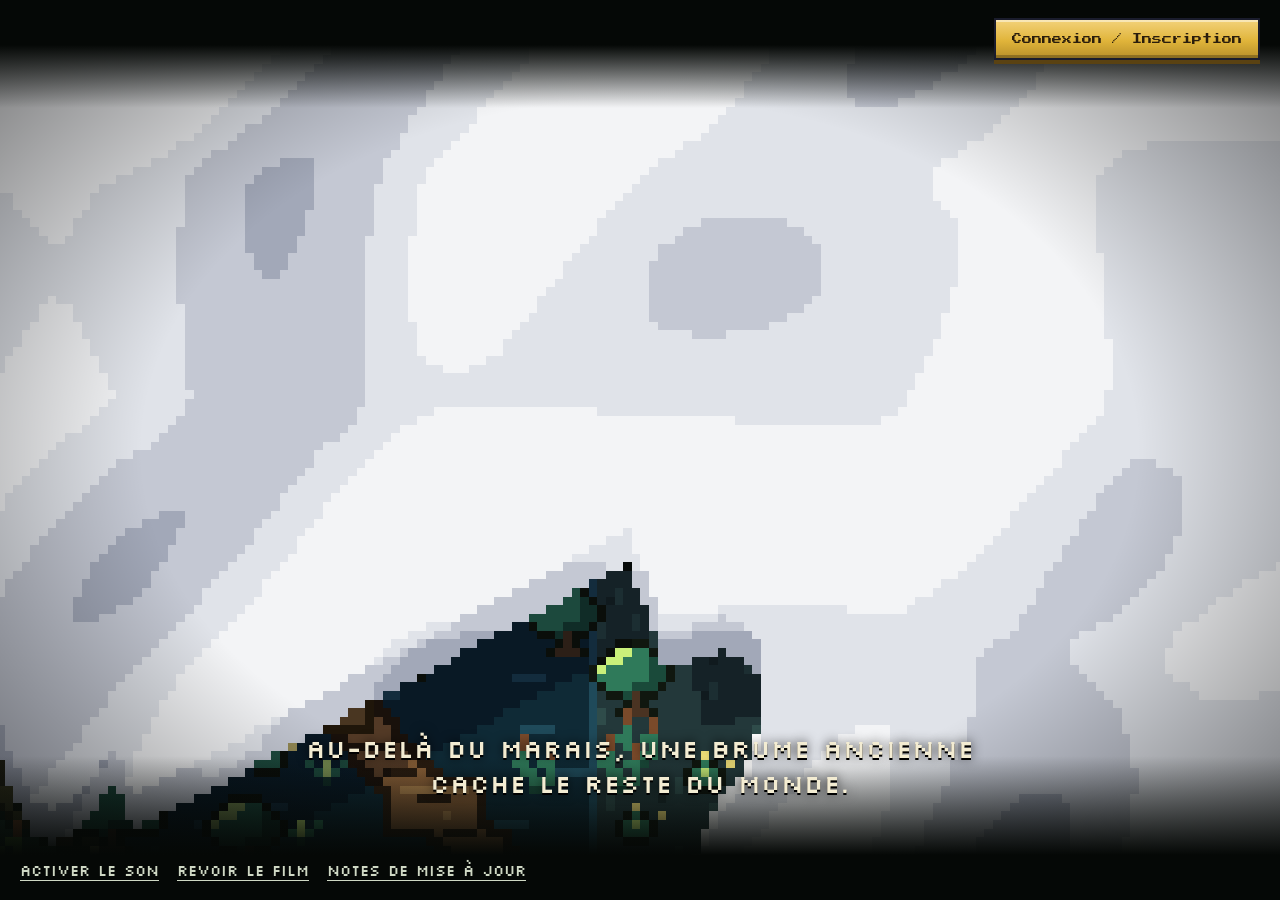
==== commit cbb46a7c: "L'Île de l'Éclipse : six terres sous un soleil noir, la plus dure du jeu, et Lord Bufo - six terres " ====
--- a/index.html
+++ b/index.html
@@ -47,6 +47,7 @@
 <script src="src/colosses.js"></script>
 <script src="src/archipel.js"></script>
 <script src="src/royaume.js"></script>
+<script src="src/eclipse.js"></script>
 <script src="src/skills.js"></script>
 <script src="src/items.js"></script>
 <script src="src/tiles.js"></script>
--- a/src/style.css
+++ b/src/style.css
@@ -1233,6 +1233,27 @@
 .sk-own.is-worn { border-color: #4e9a45; }
 .sk-own.is-selected { background: rgba(224, 180, 58, 0.4); border-color: #8a6f1f; box-shadow: 0 0 0 2px #e0b43a; }
 .sk-empty { margin: 0; font-size: 14px; color: #6b4a2a; }
+/* l'onglet « Aura & titre » de la garde-robe */
+.sk-tabs { display: flex; gap: 4px; }
+.sk-tabs .tab { flex: 1; padding: 5px 6px; font-size: 13px; color: #3a2718; background: rgba(90, 58, 20, 0.12); border-color: rgba(90, 58, 20, 0.35); }
+.sk-tabs .tab.is-active { color: #2a1d0c; background: var(--gold); border-color: #8a6f1f; }
+.sk-wardrobe h2 { display: flex; align-items: center; justify-content: space-between; gap: 6px; }
+.sk-aura-off { padding: 3px 8px; font-family: var(--body); font-size: 13px; color: #3a2718; background: rgba(90, 58, 20, 0.12); border: 2px solid rgba(90, 58, 20, 0.35); }
+.sk-aura-off:hover { background: rgba(90, 58, 20, 0.24); }
+.sk-tiers { display: grid; grid-template-columns: repeat(5, 1fr); gap: 4px; }
+.sk-tier { padding: 4px 0; font-family: var(--pixel); font-size: 8px; color: #3a2718; background: rgba(90, 58, 20, 0.12); border: 2px solid rgba(90, 58, 20, 0.35); }
+.sk-tier:hover:not(:disabled) { background: rgba(90, 58, 20, 0.24); }
+.sk-tier.is-active { color: #2a1d0c; background: var(--gold); border-color: #8a6f1f; }
+.sk-tier:disabled, .sk-color:disabled, .sk-title:disabled { opacity: 0.35; cursor: not-allowed; }
+.sk-colors { display: grid; grid-template-columns: repeat(5, 1fr); gap: 5px; }
+.sk-color { height: 22px; background: var(--g); border: 2px solid #5a3a14; box-shadow: inset 0 0 0 2px rgba(255, 255, 255, 0.35); }
+.sk-color.is-prism { background: linear-gradient(90deg, #5afff0, #fff05a, #ff5ae0, #b8ff4a, #ff7a3a, #4a7dff, #b06aff); }
+.sk-color:disabled { background: repeating-linear-gradient(45deg, rgba(90, 58, 20, 0.25) 0 3px, rgba(90, 58, 20, 0.1) 3px 6px); }
+.sk-color.is-active { outline: 3px solid #e0b43a; outline-offset: 1px; }
+.sk-titles { display: flex; flex-wrap: wrap; gap: 4px; }
+.sk-title { padding: 2px 7px; font-size: 13px; color: #3a2718; background: rgba(90, 58, 20, 0.12); border: 2px solid rgba(90, 58, 20, 0.35); }
+.sk-title:hover:not(:disabled) { background: rgba(90, 58, 20, 0.24); }
+.sk-title.is-active { color: #2a1d0c; background: var(--gold); border-color: #8a6f1f; }
 .sk-card .views .tab { color: #3a2718; background: rgba(90, 58, 20, 0.12); border-color: rgba(90, 58, 20, 0.35); }
 .sk-card .views .tab.is-active { color: #2a1d0c; background: var(--gold); border-color: #8a6f1f; }
 .sk-kind { font-size: 14px; color: #6b4a2a; }
@@ -1993,6 +2014,9 @@
 /* ---------- La mutation : l'aura (à masquer) et le titre au choix ---------- */
 .mu-look { display: flex; flex-wrap: wrap; align-items: center; gap: 8px; }
 .mu-look .btn { padding: 6px 10px; font-size: 9px; }
+.mu-look span { font-size: 15px; color: var(--soft); }
+.mu-look b { color: var(--gold-2); }
+.mu-look .adv-link { padding: 2px 0; font-size: 14px; }
 .mu-titles { display: flex; flex-wrap: wrap; align-items: center; gap: 4px; }
 .mu-titles small { color: var(--muted); font-size: 13px; }
 .mu-titles .tab { padding: 3px 8px; font-size: 13px; }
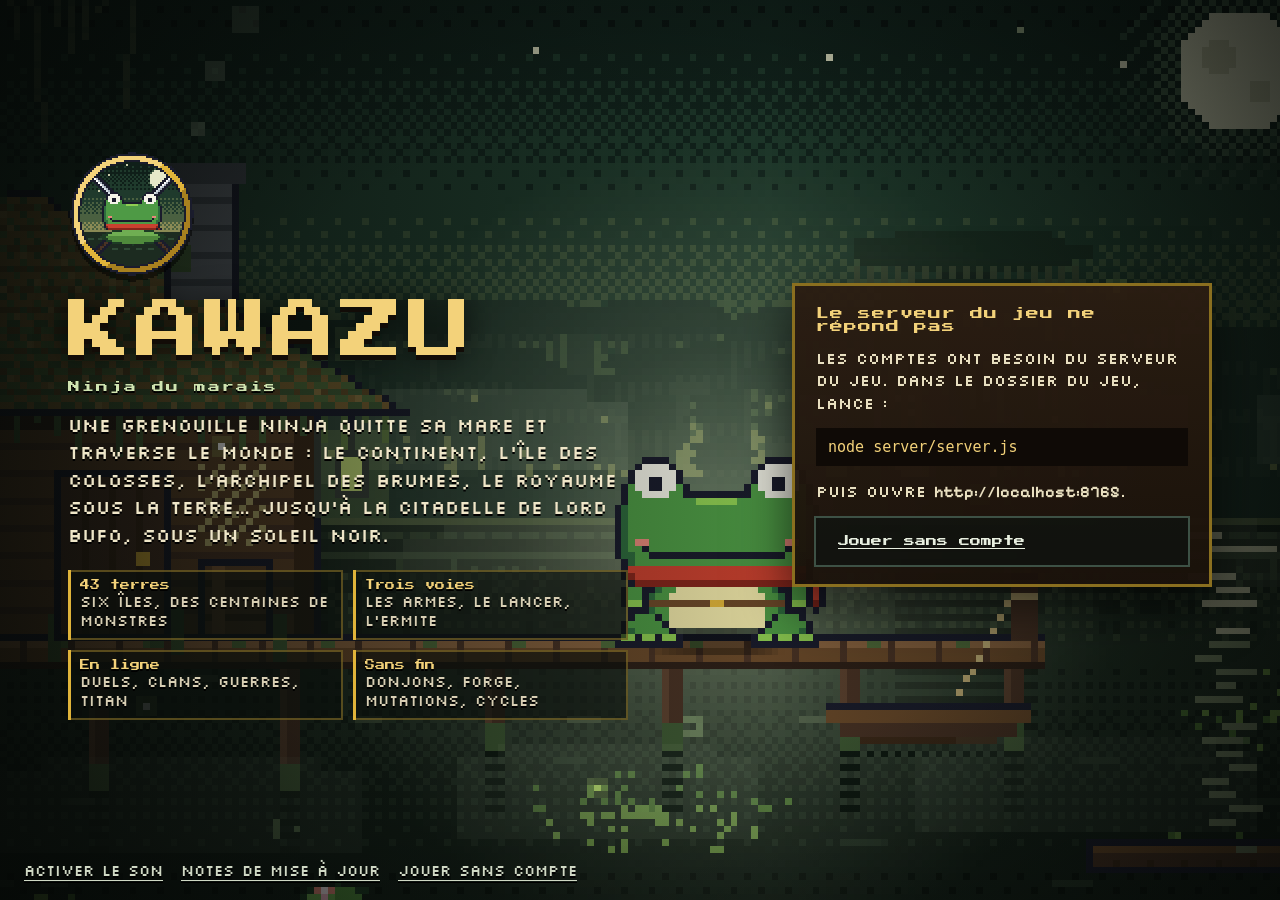
==== commit 2e77e95d: "Accueil : un fond animé et le compte à portée, à la place de la cinématique ; changer de grenouille " ====
--- a/index.html
+++ b/index.html
@@ -4,7 +4,7 @@
 <meta charset="utf-8">
 <meta name="viewport" content="width=device-width, initial-scale=1">
 <title>Kawazu — Ninja du marais</title>
-<meta name="description" content="Kawazu, un RPG en pixel art : une grenouille ninja quitte son marais pour remonter jusqu’au Sommet du Héron.">
+<meta name="description" content="Kawazu, un RPG en pixel art : une grenouille ninja quitte son marais et traverse six îles, jusqu’à la Citadelle du Lord. Duels, clans, donjons, Titan.">
 <link rel="preconnect" href="https://fonts.googleapis.com">
 <link href="https://fonts.googleapis.com/css2?family=Press+Start+2P&amp;family=Pixelify+Sans:wght@400;600&amp;display=swap" rel="stylesheet">
 <link href="https://fonts.googleapis.com/css2?family=Silkscreen&amp;text=0123456789&amp;display=swap" rel="stylesheet">
@@ -13,31 +13,36 @@
 </head>
 <body class="accueil">
 
-<!-- La cinématique, en plein écran -->
-<canvas id="film" aria-label="Cinématique : l’histoire de la grenouille"></canvas>
-<p id="film-caption" class="film-caption" aria-live="polite"></p>
-<p id="film-tag" class="film-tag" aria-hidden="true"></p>
+<!-- Le fond : les camps du jeu, d'une île à l'autre, en fondu -->
+<canvas id="bg" aria-hidden="true"></canvas>
+<p id="bg-land" class="bg-land" aria-live="polite"></p>
 
-<!-- L'écran titre, à la fin du film -->
-<div id="film-title" class="film-title" hidden>
-  <canvas id="title-logo" aria-hidden="true"></canvas>
-  <h1>KAWAZU</h1>
-  <p>Ninja du marais</p>
-  <button id="title-play" class="btn">Jouer ▶</button>
-</div>
+<main class="home">
+  <!-- Le jeu, en quelques mots -->
+  <section class="pitch" aria-labelledby="home-title">
+    <canvas id="title-logo" aria-hidden="true"></canvas>
+    <h1 id="home-title">KAWAZU</h1>
+    <p class="tagline">Ninja du marais</p>
+    <p class="lead">Une grenouille ninja quitte sa mare et traverse le monde : le Continent, l’Île des Colosses,
+      l’Archipel des Brumes, le Royaume sous la Terre… jusqu’à la Citadelle de Lord Bufo, sous un soleil noir.</p>
+    <ul class="features">
+      <li><b>43 terres</b><span>six îles, des centaines de monstres</span></li>
+      <li><b>Trois voies</b><span>les Armes, le Lancer, l’Ermite</span></li>
+      <li><b>En ligne</b><span>duels, clans, guerres, Titan</span></li>
+      <li><b>Sans fin</b><span>donjons, forge, mutations, cycles</span></li>
+    </ul>
+  </section>
 
-<!-- En haut à droite : le compte, et rien d'autre -->
-<button id="account-btn" class="btn account-btn">Connexion / Inscription</button>
-<aside id="account-panel" class="account-panel" hidden aria-label="Ton compte">
-  <button id="account-close" class="account-close" aria-label="Fermer">×</button>
-  <div id="account-body"></div>
-</aside>
+  <!-- Le compte : se connecter, puis ses grenouilles -->
+  <section class="account-card" aria-label="Ton compte">
+    <div id="account-body"></div>
+  </section>
+</main>
 
-<!-- En bas à gauche : le son et revoir le film -->
-<div class="film-controls">
-  <button id="film-sound" class="link" aria-pressed="false">Son coupé</button>
-  <button id="film-replay" class="link">Revoir le film</button>
+<div class="home-links">
+  <button id="bg-sound" class="link" aria-pressed="false">Activer le son</button>
   <a class="link" href="patch.html">Notes de mise à jour</a>
+  <a class="link" href="jeu.html">Jouer sans compte</a>
 </div>
 
 <script src="src/audio.js"></script>
@@ -52,7 +57,6 @@
 <script src="src/items.js"></script>
 <script src="src/tiles.js"></script>
 <script src="src/scene.js"></script>
-<script src="src/map.js"></script>
 <script src="src/accueil.js"></script>
 </body>
 </html>
--- a/src/style.css
+++ b/src/style.css
@@ -71,6 +71,18 @@
 .sb-sub { display: block; margin-top: 6px; font-size: 15px; color: #d6c09a; }
 .sb-hero { display: flex; align-items: center; gap: 10px; padding: 8px; background: rgba(0, 0, 0, 0.3); box-shadow: inset 0 0 0 2px rgba(224, 180, 58, 0.25); }
 #sb-portrait { width: 64px; height: 64px; flex-shrink: 0; background: radial-gradient(circle, #2f4a38, #141c18 70%); }
+.sb-switch { align-self: flex-start; width: 30px; height: 30px; padding: 0; font-size: 16px; line-height: 1; color: var(--gold-2); background: rgba(0, 0, 0, 0.35); border: 2px solid rgba(224, 180, 58, 0.45); }
+.sb-switch:hover, .sb-switch[aria-expanded="true"] { background: rgba(224, 180, 58, 0.2); border-color: var(--gold); }
+.frog-switch { position: relative; z-index: 30; display: flex; flex-direction: column; gap: 6px; padding: 10px; background: #1a110a; box-shadow: inset 0 0 0 2px var(--gold-3), 0 10px 24px rgba(0, 0, 0, 0.6); }
+.frog-switch h3 { margin: 0 0 2px; font-family: var(--pixel); font-weight: 400; font-size: 8px; color: #a8997a; }
+.fs-frog { display: flex; align-items: center; gap: 8px; padding: 4px 6px; text-align: left; color: #e8dfc0; background: rgba(0, 0, 0, 0.3); border: 2px solid #5a3e25; }
+.fs-frog:hover { border-color: var(--gold); }
+.fs-frog.is-current { border-color: var(--gold); background: rgba(224, 180, 58, 0.12); cursor: default; }
+.fs-frog img { width: 32px; height: 32px; flex-shrink: 0; }
+.fs-frog span { display: flex; flex-direction: column; min-width: 0; }
+.fs-frog b { font-size: 15px; color: var(--gold-2); overflow-wrap: anywhere; }
+.fs-frog small { font-size: 13px; color: #cdbf9c; }
+.fs-home { align-self: flex-start; margin-top: 2px; font-size: 14px; color: #cdbf9c; }
 .sb-hero-info { flex-grow: 1; display: flex; flex-direction: column; gap: 8px; font-size: 16px; color: #d6c09a; }
 .sb-hero-info b { font-family: var(--pixel); font-weight: 400; font-size: 13px; color: var(--gold-2); }
 .sb-menu { display: flex; flex-direction: column; gap: 7px; }
--- a/src/accueil.css
+++ b/src/accueil.css
@@ -1,63 +1,40 @@
-/* Page d'accueil : la cinématique en plein écran, l'écran titre et le compte */
-body.accueil { overflow: hidden; background: #050806; }
-#film { position: fixed; inset: 0; width: 100%; height: 100%; display: block; image-rendering: pixelated; }
-/* bandes de cinéma et vignette */
+/* Page d'accueil : le fond animé (les camps du jeu), la présentation et le compte */
+body.accueil { min-height: 100vh; overflow-x: hidden; background: #050806; }
+#bg { position: fixed; inset: 0; z-index: 0; width: 100%; height: 100%; display: block; image-rendering: pixelated; }
+/* une vignette, pour que le texte se lise sur n'importe quel décor */
 body.accueil::after {
-  content: ''; position: fixed; inset: 0; pointer-events: none;
-  background: linear-gradient(#050806 0 5%, transparent 12% 84%, #050806 95%), radial-gradient(ellipse at center, transparent 55%, rgba(0, 0, 0, 0.55));
+  content: ''; position: fixed; inset: 0; z-index: 1; pointer-events: none;
+  background: linear-gradient(90deg, rgba(5, 8, 6, 0.78), rgba(5, 8, 6, 0.25) 45%, rgba(5, 8, 6, 0.1) 60%, rgba(5, 8, 6, 0.6)), radial-gradient(ellipse at center, transparent 50%, rgba(0, 0, 0, 0.5));
 }
-.film-caption {
-  position: fixed; z-index: 2; left: 50%; bottom: calc(env(safe-area-inset-bottom, 0px) + 11%); width: min(760px, calc(100% - 40px)); transform: translate(-50%, 0);
-  margin: 0; text-align: center; font-family: var(--body); font-size: clamp(18px, 2.4vw, 26px); line-height: 1.35; color: #f3ecd2;
-  text-shadow: 0 2px 0 #000, 0 0 12px rgba(0, 0, 0, 0.9); opacity: 0; transition: opacity 0.12s;
+.bg-land {
+  position: fixed; z-index: 2; right: 24px; bottom: calc(env(safe-area-inset-bottom, 0px) + 18px); margin: 0;
+  font-family: var(--pixel); font-size: 9px; letter-spacing: 1px; color: #efe6c8; text-shadow: 0 2px 0 #000; opacity: 0;
 }
-.film-caption.on { opacity: 1; animation: caption-in 0.45s cubic-bezier(0.2, 1.3, 0.4, 1) both; }
-@keyframes caption-in { from { opacity: 0; transform: translate(-50%, 14px) scale(1.06); } to { opacity: 1; transform: translate(-50%, 0); } }
-/* le nom qui claque en haut de l'écran : une voie, un gardien */
-.film-tag {
-  position: fixed; z-index: 2; left: 50%; top: calc(env(safe-area-inset-top, 0px) + 12%); transform: translateX(-50%); width: calc(100% - 40px);
-  display: flex; flex-direction: column; align-items: center; gap: 12px; margin: 0; text-align: center; pointer-events: none; opacity: 0;
+.bg-land.on { animation: land-in 8s ease both; }
+@keyframes land-in { 0% { opacity: 0; transform: translateY(8px); } 10%, 82% { opacity: 0.9; transform: none; } 100% { opacity: 0; } }
+
+.home {
+  position: relative; z-index: 2; min-height: 100vh; max-width: 1240px; margin: 0 auto; padding: 40px 48px 70px;
+  display: grid; grid-template-columns: minmax(0, 1fr) min(420px, 100%); gap: 40px; align-items: center;
 }
-.film-tag b { font-family: var(--pixel); font-weight: 400; font-size: clamp(20px, 4.4vw, 46px); letter-spacing: 3px; color: var(--tag, var(--gold-2)); text-shadow: 0 4px 0 #000, 0 0 26px rgba(0, 0, 0, 0.85); }
-.film-tag small { font-size: clamp(14px, 1.7vw, 19px); letter-spacing: 3px; text-transform: uppercase; color: #efe6c8; text-shadow: 0 2px 0 #000; }
-.film-tag.on { animation: tag-in var(--dur, 1.1s) cubic-bezier(0.2, 1.4, 0.4, 1) both; }
-@keyframes tag-in {
-  0% { opacity: 0; transform: translateX(-50%) scale(2.4); }
-  16% { opacity: 1; transform: translateX(-50%) scale(1); }
-  82% { opacity: 1; transform: translateX(-50%) scale(1.05); }
-  100% { opacity: 0; transform: translateX(-50%) scale(1.08); }
+.pitch { max-width: 560px; display: flex; flex-direction: column; gap: 12px; color: #efe6c8; text-shadow: 0 2px 0 #000; }
+.pitch canvas { width: 96px; height: 96px; image-rendering: pixelated; filter: drop-shadow(0 6px 0 rgba(0, 0, 0, 0.5)); animation: logo-bob 3.2s ease-in-out infinite; }
+@keyframes logo-bob { 50% { transform: translateY(-6px); } }
+.pitch h1 { margin: 0; font-size: clamp(36px, 6vw, 64px); color: var(--gold-2); letter-spacing: 4px; text-shadow: 0 5px 0 #120c07, 0 0 30px rgba(0, 0, 0, 0.8); }
+.pitch .tagline { margin: -4px 0 6px; font-family: var(--pixel); font-size: 12px; letter-spacing: 2px; color: #cfe3b0; }
+.pitch .lead { margin: 0; font-size: 19px; line-height: 1.45; }
+.features { display: grid; grid-template-columns: repeat(2, minmax(0, 1fr)); gap: 10px; margin: 10px 0 0; padding: 0; list-style: none; }
+.features li { display: flex; flex-direction: column; gap: 2px; padding: 10px 12px; background: rgba(10, 16, 12, 0.62); box-shadow: inset 0 0 0 2px rgba(224, 180, 58, 0.35), inset 3px 0 0 var(--gold); }
+.features b { font-family: var(--pixel); font-weight: 400; font-size: 10px; color: var(--gold-2); }
+.features span { font-size: 15px; color: #d8cfb4; }
+
+/* le compte : toujours à portée */
+.account-card {
+  max-height: calc(100vh - 80px); overflow-y: auto; padding: 24px 24px 22px;
+  background: linear-gradient(rgba(43, 29, 18, 0.96), rgba(26, 17, 10, 0.96)); box-shadow: inset 0 0 0 3px var(--gold-3), 0 18px 50px rgba(0, 0, 0, 0.6);
 }
-/* l'écran titre s'abat sur le dernier plan */
-.film-title {
-  position: fixed; z-index: 2; left: 50%; top: 50%; transform: translate(-50%, -50%); display: flex; flex-direction: column; align-items: center; gap: 12px; text-align: center;
-  opacity: 0;
-}
-.film-title.on { opacity: 1; }
-.film-title.on h1 { animation: title-slam 0.55s cubic-bezier(0.18, 1.35, 0.4, 1) both; }
-.film-title.on canvas { animation: title-drop 0.6s 0.12s cubic-bezier(0.2, 1.5, 0.4, 1) both; }
-.film-title.on p { animation: title-rise 0.5s 0.45s ease-out both; }
-.film-title.on .btn { animation: title-rise 0.5s 0.65s ease-out both; }
-@keyframes title-slam { from { opacity: 0; transform: scale(3.4); filter: blur(6px); } 55% { opacity: 1; filter: none; } to { opacity: 1; transform: none; } }
-@keyframes title-drop { from { opacity: 0; transform: translateY(-50px) scale(1.5); } to { opacity: 1; transform: none; } }
-@keyframes title-rise { from { opacity: 0; transform: translateY(16px); } to { opacity: 1; transform: none; } }
-.film-title canvas { width: 112px; height: 112px; image-rendering: pixelated; filter: drop-shadow(0 6px 0 rgba(0, 0, 0, 0.5)); }
-.film-title h1 { font-size: clamp(34px, 7vw, 64px); color: var(--gold-2); text-shadow: 0 5px 0 #120c07, 0 0 30px rgba(0, 0, 0, 0.8); letter-spacing: 4px; }
-.film-title p { margin: 0; font-size: 20px; color: #e8dfc0; text-shadow: 0 2px 0 #000; }
-.film-title .btn { margin-top: 10px; padding: 16px 28px; font-size: 14px; }
-.film-controls { position: fixed; z-index: 2; left: 20px; bottom: calc(env(safe-area-inset-bottom, 0px) + 16px); display: flex; gap: 18px; }
-.link { padding: 4px 0; background: none; border: 0; font: inherit; font-size: 15px; color: #cfd8c4; text-decoration: underline; text-underline-offset: 4px; }
-.link:hover { color: var(--gold-2); }
-.link.danger { color: #ffb3a8; }
-/* le compte */
-.account-btn { position: fixed; z-index: 4; top: calc(env(safe-area-inset-top, 0px) + 18px); right: 20px; padding: 12px 16px; font-size: 10px; }
-.account-panel {
-  position: fixed; z-index: 5; top: 0; right: 0; bottom: 0; width: min(420px, 100%); padding: 70px 26px 26px; overflow-y: auto; display: flex; flex-direction: column;
-  background: linear-gradient(#2b1d12, #1a110a); box-shadow: inset 3px 0 0 var(--gold-3), -12px 0 40px rgba(0, 0, 0, 0.6);
-}
-.account-close { position: absolute; top: 18px; right: 20px; width: 36px; height: 36px; padding: 0; font-size: 24px; line-height: 1; color: #e0cfa8; background: none; border: 2px solid #5a3e25; }
-.account-close:hover { border-color: var(--gold); }
-#account-body { display: flex; flex-direction: column; gap: 16px; color: #e8dfc0; }
-#account-body h2 { font-size: 13px; }
+#account-body { display: flex; flex-direction: column; gap: 14px; color: #e8dfc0; }
+#account-body h2 { margin: 0; font-size: 13px; color: var(--gold-2); }
 #account-body p { margin: 0; font-size: 16px; line-height: 1.4; }
 #account-body pre { margin: 0; padding: 10px 12px; background: #0f0a06; color: var(--gold-2); font-size: 15px; }
 .tabs2 { display: flex; gap: 6px; }
@@ -71,7 +48,6 @@
 .auth .row { display: flex; gap: 10px; flex-wrap: wrap; }
 .hint { font-size: 14px !important; color: #a8997a; }
 .error { min-height: 1.2em; color: #ffb3a8; font-size: 15px !important; }
-.play-offline { align-self: flex-start; font-size: 15px; color: #cdbf9c; }
 .frog-preview { align-self: center; padding: 10px; background: radial-gradient(circle, #2f4a38, #141c18 70%); }
 .frog-preview img { display: block; width: 96px; height: 96px; }
 .skins2 { display: grid; grid-template-columns: repeat(2, minmax(0, 1fr)); gap: 6px; }
@@ -80,14 +56,31 @@
 .skins2 i { width: 14px; height: 14px; flex-shrink: 0; box-shadow: 0 0 0 2px #0f0a06; }
 .frogs { display: flex; flex-direction: column; gap: 10px; }
 .frog { display: grid; grid-template-columns: 64px minmax(0, 1fr); gap: 4px 12px; align-items: center; padding: 10px; background: rgba(0, 0, 0, 0.3); box-shadow: inset 0 0 0 2px #5a3e25; }
+.frog.is-last { box-shadow: inset 0 0 0 2px var(--gold), 0 0 16px rgba(224, 180, 58, 0.25); }
 .frog img { width: 64px; height: 64px; grid-row: span 2; background: radial-gradient(circle, #2f4a38, #141c18 70%); }
 .frog-info { display: flex; flex-direction: column; gap: 2px; min-width: 0; }
-.frog-info b { font-size: 18px; color: var(--gold-2); }
+.frog-info b { font-size: 18px; color: var(--gold-2); overflow-wrap: anywhere; }
 .frog-info span { font-size: 14px; color: #cdbf9c; }
 .frog-actions { display: flex; align-items: center; gap: 12px; flex-wrap: wrap; }
 .frog-actions .btn { padding: 8px 12px; font-size: 9px; text-decoration: none; }
 .frog-actions .link { font-size: 14px; }
 .confirm { font-size: 14px; color: #ffb3a8; }
 .new-frog { align-self: flex-start; }
-.logout { align-self: flex-start; margin-top: 8px; }
-@media (prefers-reduced-motion: reduce) { .film-caption, .film-title { transition: none; } .film-caption.on, .film-title.on * { animation-duration: 0.01s !important; animation-delay: 0s !important; } }
+.logout { align-self: flex-start; }
+
+.home-links { position: fixed; z-index: 3; left: 24px; bottom: calc(env(safe-area-inset-bottom, 0px) + 16px); display: flex; gap: 18px; flex-wrap: wrap; }
+.link { padding: 4px 0; background: none; border: 0; font: inherit; font-size: 15px; color: #cfd8c4; text-decoration: underline; text-underline-offset: 4px; text-shadow: 0 2px 0 #000; }
+.link:hover { color: var(--gold-2); }
+.link.danger { color: #ffb3a8; }
+
+@media (max-width: 860px) {
+  body.accueil::after { background: linear-gradient(rgba(5, 8, 6, 0.55), rgba(5, 8, 6, 0.8)); }
+  .home { grid-template-columns: minmax(0, 1fr); gap: 24px; padding: 28px 16px 24px; align-items: start; }
+  .pitch { max-width: none; }
+  .pitch canvas { width: 72px; height: 72px; }
+  .pitch .lead { font-size: 17px; }
+  .account-card { max-height: none; padding: 20px 16px; }
+  .home-links { position: static; z-index: 2; padding: 0 16px calc(env(safe-area-inset-bottom, 0px) + 20px); position: relative; }
+  .bg-land { display: none; }
+}
+@media (prefers-reduced-motion: reduce) { .pitch canvas, .bg-land.on { animation: none; opacity: 0.9; } }
